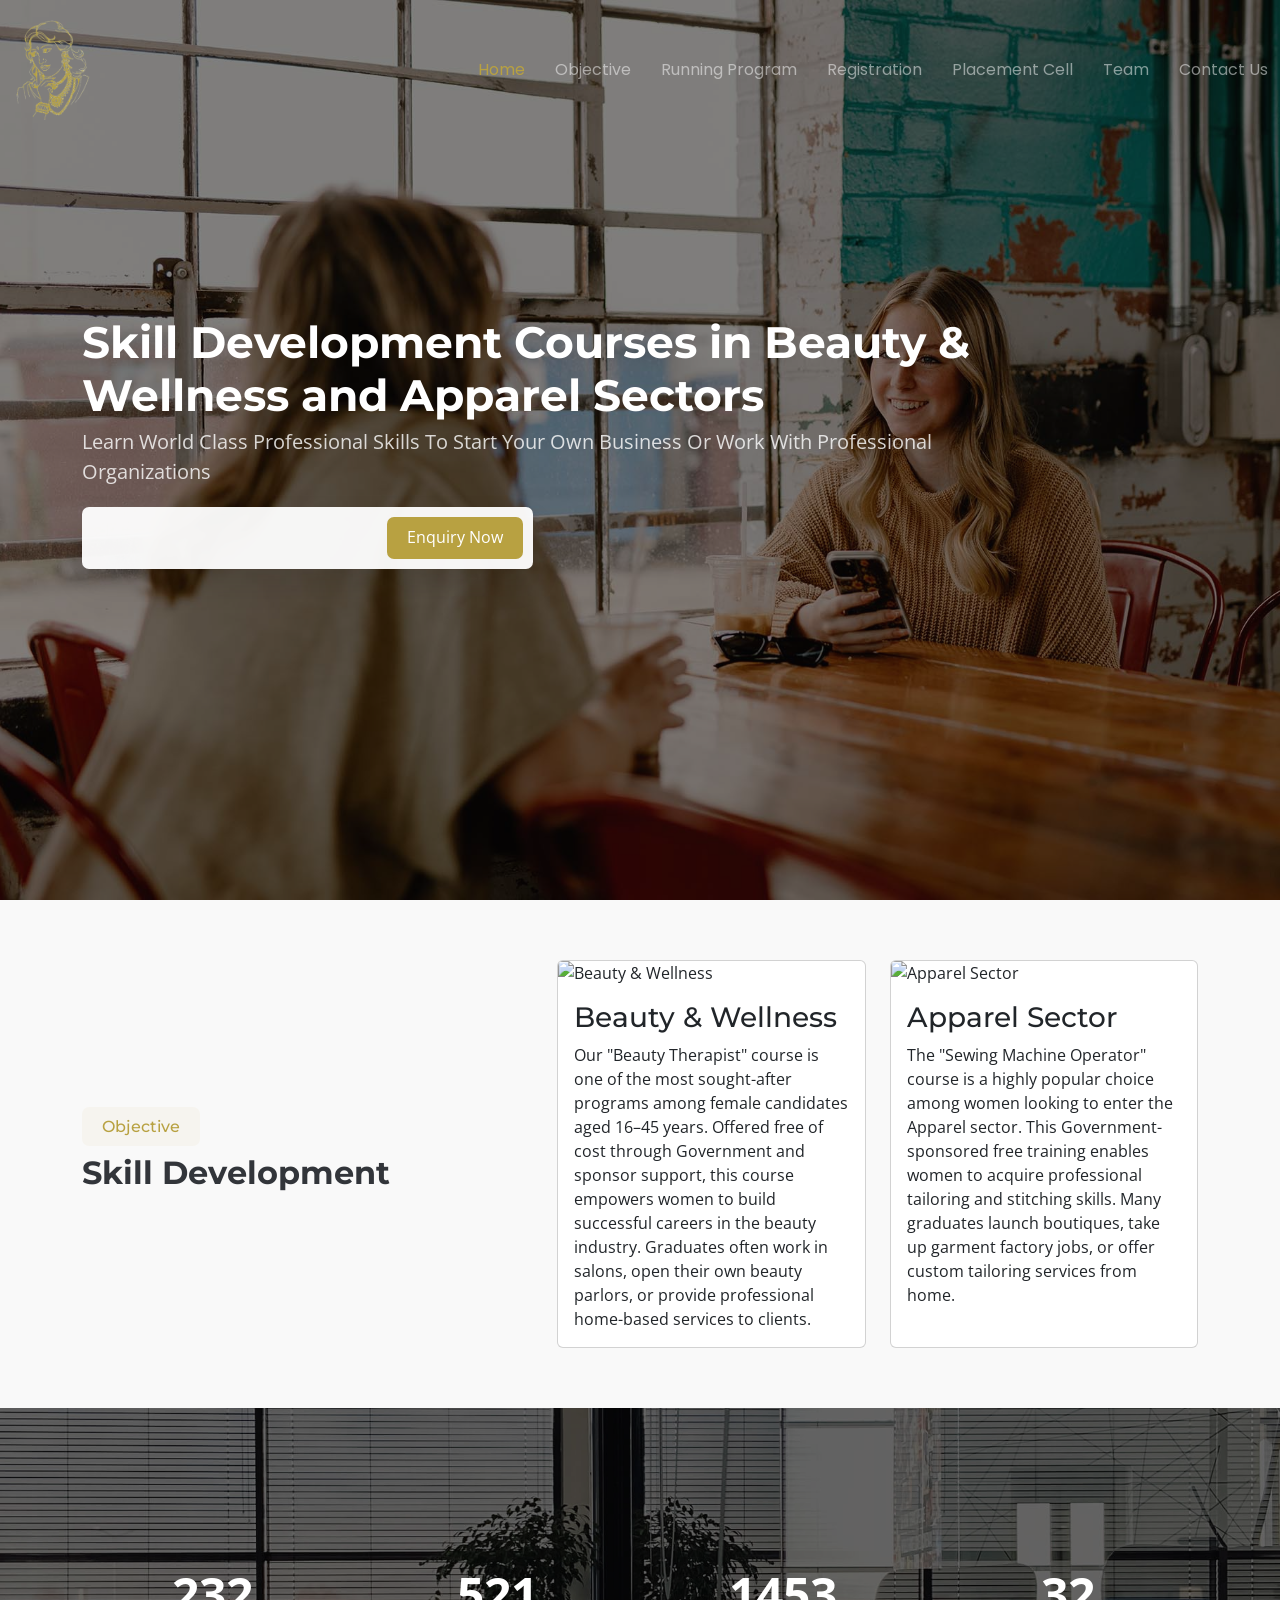
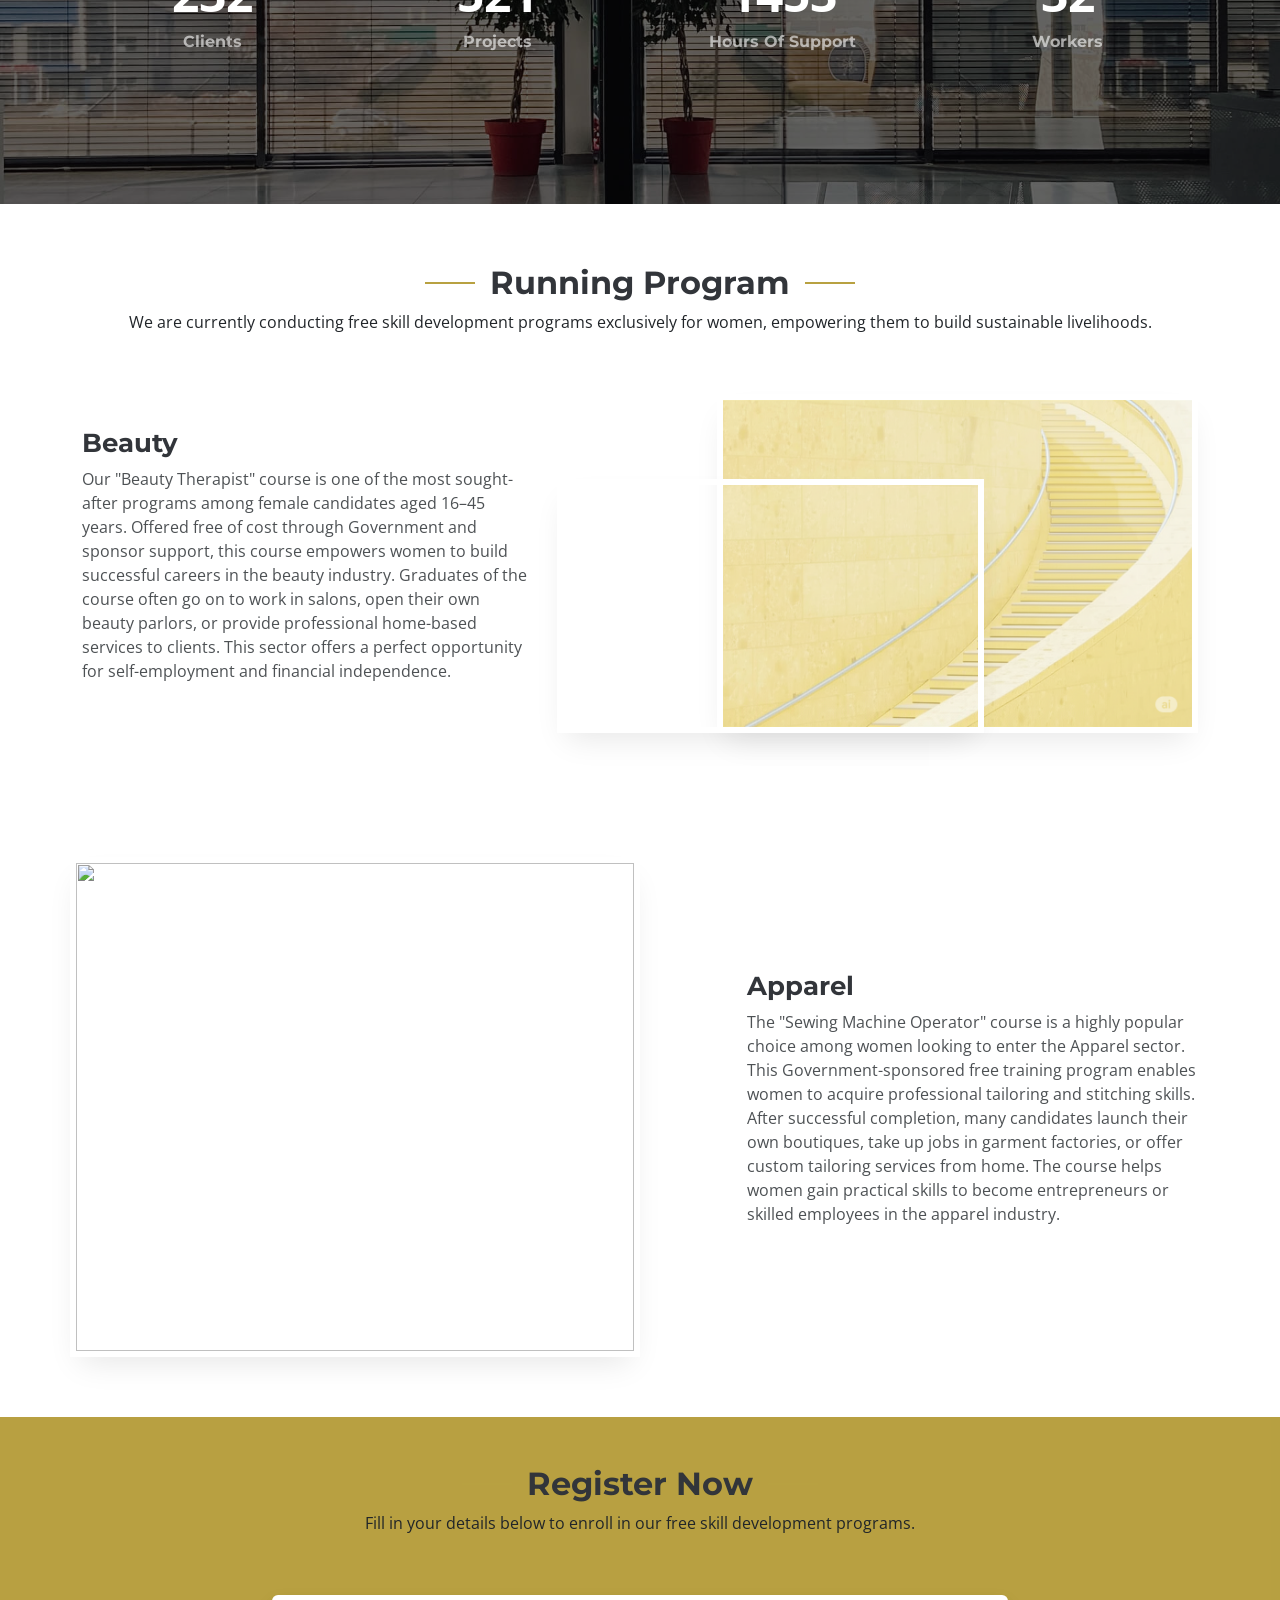
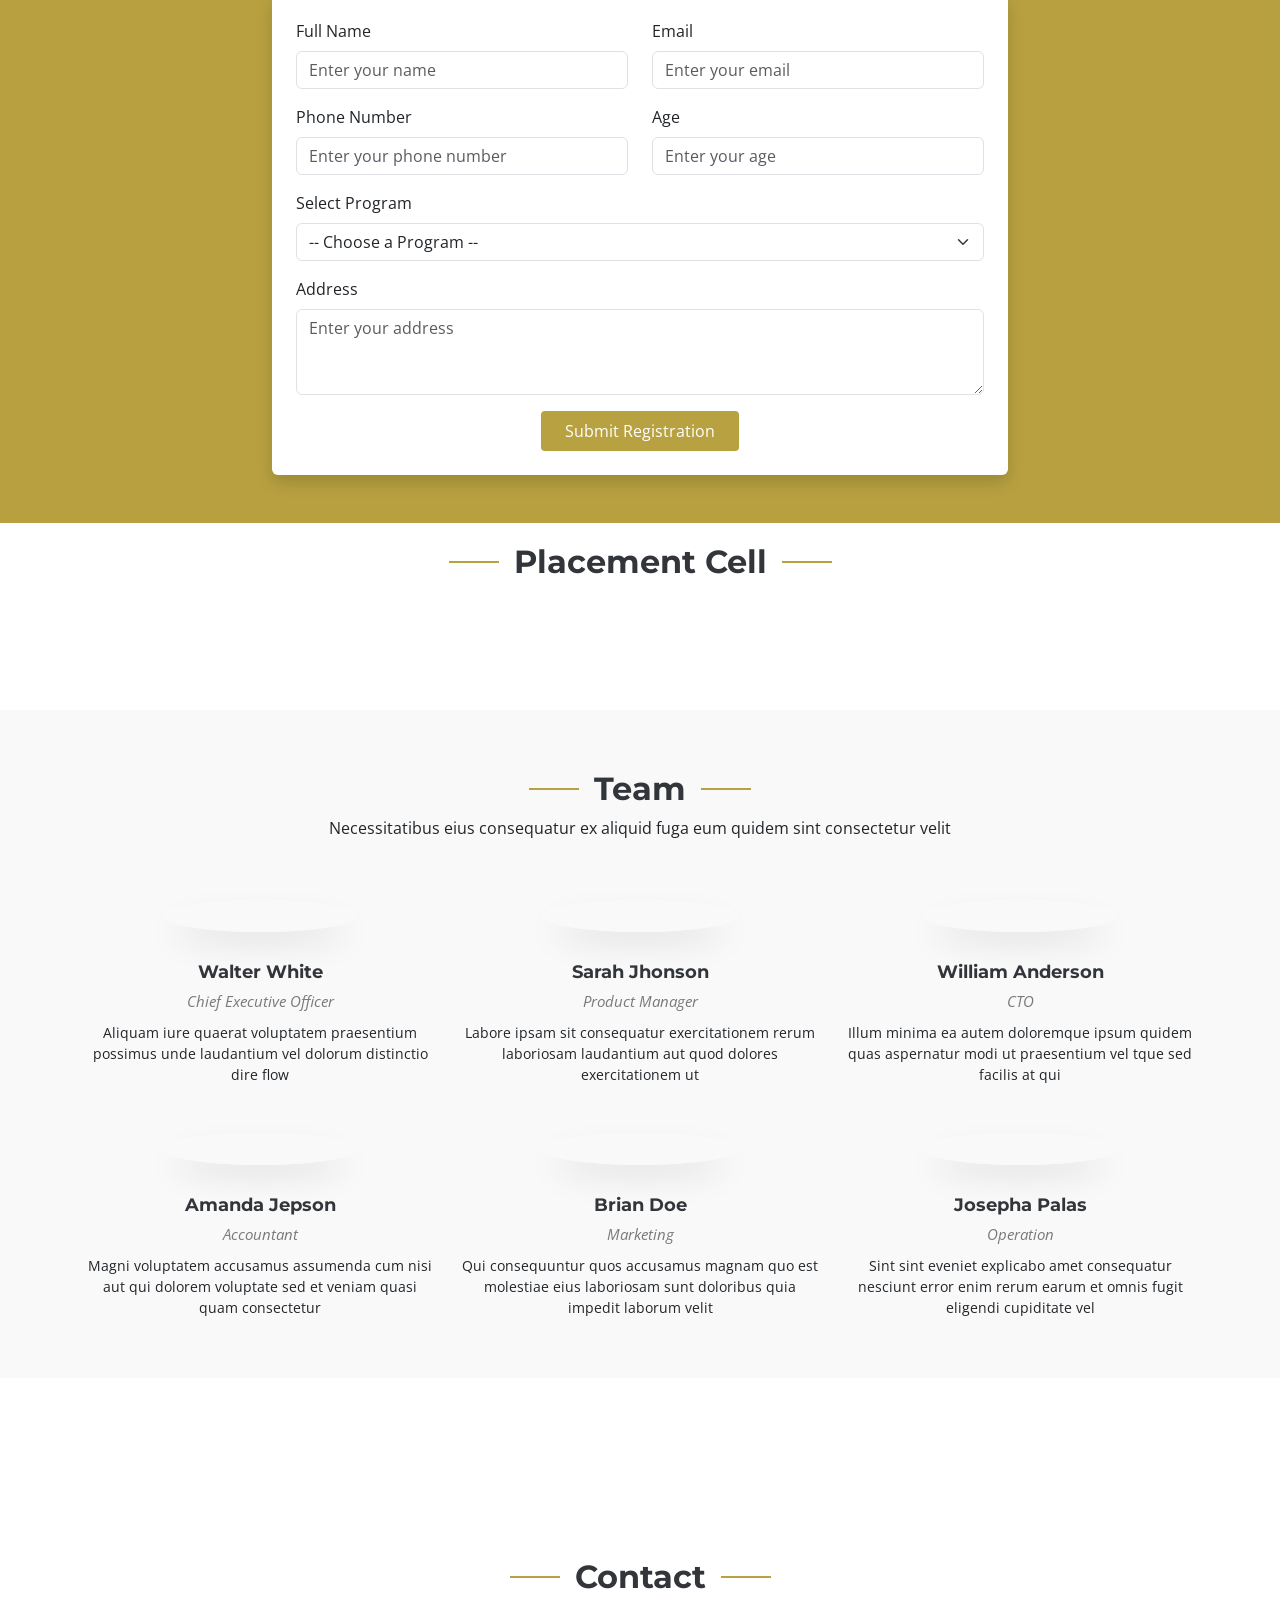
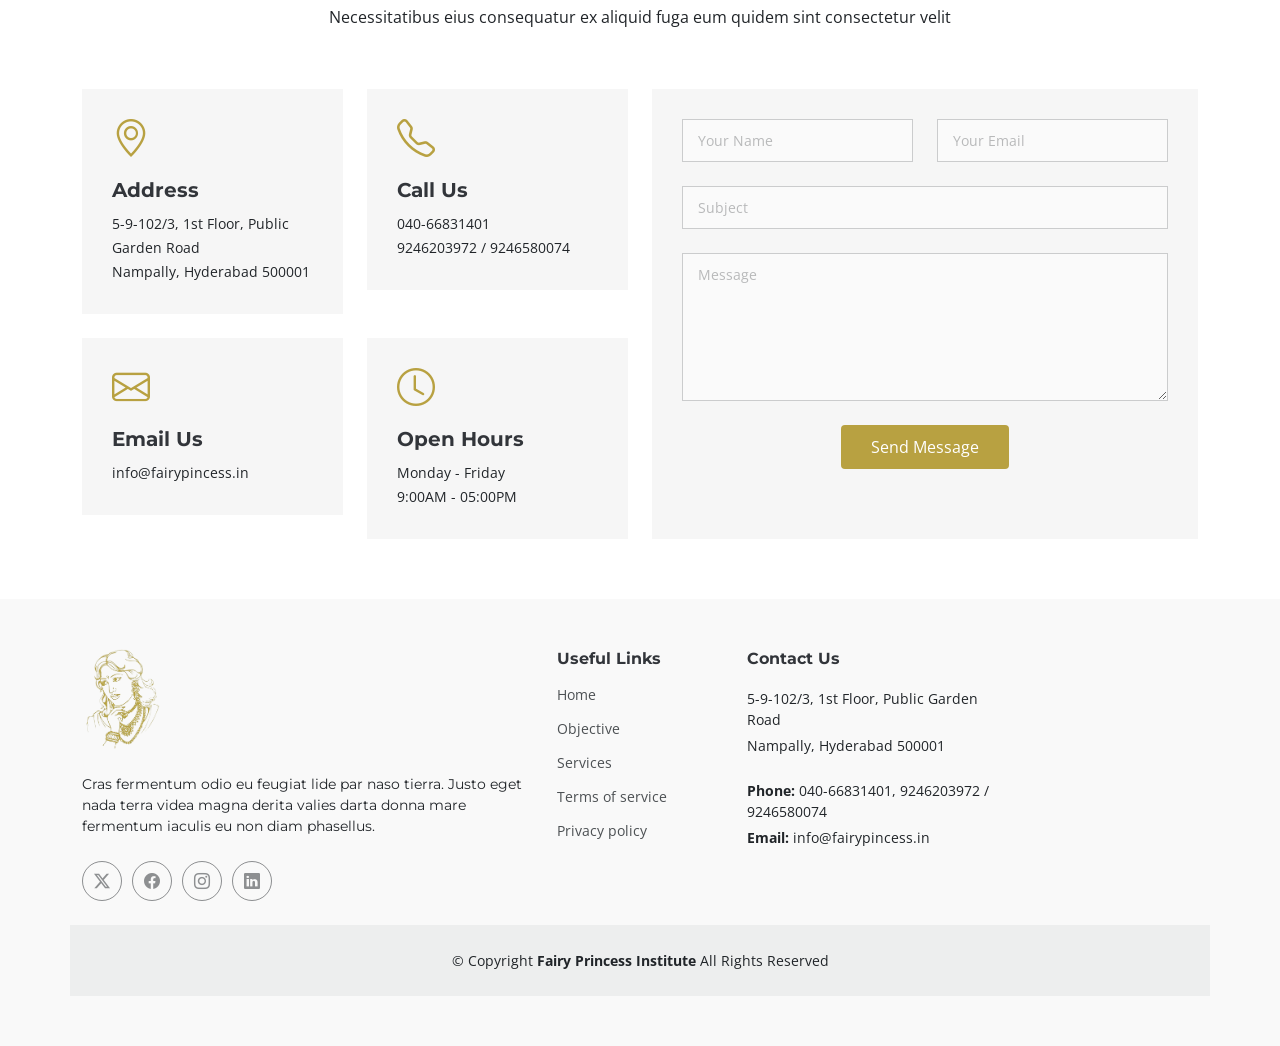
==== index.html @ ab614d85 "Initial commit for fairy_princess_institute" ====
<!DOCTYPE html>
<html lang="en">

<head>
  <meta charset="utf-8">
  <meta content="width=device-width, initial-scale=1.0" name="viewport">
  <title>Index - Append Bootstrap Template</title>
  <meta name="description" content="">
  <meta name="keywords" content="">

  <!-- Favicons -->
  <link href="assets/img/favicon.png" rel="icon">
  <link href="assets/img/apple-touch-icon.png" rel="apple-touch-icon">

  <!-- Fonts -->
  <link href="https://fonts.googleapis.com" rel="preconnect">
  <link href="https://fonts.gstatic.com" rel="preconnect" crossorigin>
  <link href="https://fonts.googleapis.com/css2?family=Open+Sans:ital,wght@0,300;0,400;0,500;0,600;0,700;0,800;1,300;1,400;1,500;1,600;1,700;1,800&family=Montserrat:ital,wght@0,100;0,200;0,300;0,400;0,500;0,600;0,700;0,800;0,900;1,100;1,200;1,300;1,400;1,500;1,600;1,700;1,800;1,900&family=Poppins:ital,wght@0,100;0,200;0,300;0,400;0,500;0,600;0,700;0,800;0,900;1,100;1,200;1,300;1,400;1,500;1,600;1,700;1,800;1,900&display=swap" rel="stylesheet">

  <!-- Vendor CSS Files -->
  <link href="assets/vendor/bootstrap/css/bootstrap.min.css" rel="stylesheet">
  <link href="assets/vendor/bootstrap-icons/bootstrap-icons.css" rel="stylesheet">
  <link href="assets/vendor/aos/aos.css" rel="stylesheet">
  <link href="assets/vendor/glightbox/css/glightbox.min.css" rel="stylesheet">
  <link href="assets/vendor/swiper/swiper-bundle.min.css" rel="stylesheet">

  <!-- Main CSS File -->
  <link href="assets/css/main.css" rel="stylesheet">

  <!-- =======================================================
  * Template Name: Append
  * Template URL: https://bootstrapmade.com/append-bootstrap-website-template/
  * Updated: Aug 07 2024 with Bootstrap v5.3.3
  * Author: BootstrapMade.com
  * License: https://bootstrapmade.com/license/
  ======================================================== -->
</head>

<body class="index-page">

  <header id="header" class="header d-flex align-items-center fixed-top">
    <div class="container-fluid position-relative d-flex align-items-center justify-content-between">

      <a href="index.html" class="logo d-flex align-items-center me-auto me-xl-0">
        <!-- Uncomment the line below if you also wish to use an image logo -->
        <img src="assets/img/company-logo-removebg.png" alt="">
        <!-- <h1 class="sitename">Append</h1><span>.</span> -->
      </a>

      <nav id="navmenu" class="navmenu">
        <ul>
          <li><a href="index.html#hero" class="active">Home</a></li>
          <li><a href="index.html#objective">Objective</a></li>
          <li><a href="index.html#runningprogram">Running Program</a></li>
          <li><a href="index.html#registration">Registration</a></li>
          <li><a href="index.html#clients">Placement Cell</a></li>
          <li><a href="index.html#team">Team</a></li>
          <li><a href="index.html#contact">Contact Us</a></li>
          <!-- <li><a href="index.html#pricing">Pricing</a></li> -->
          <!-- <li><a href="index.html#team">Team</a></li> -->
          <!-- <li><a href="blog.html">Blog</a></li> -->
          <!-- <li class="dropdown"><a href="#"><span>Dropdown</span> <i class="bi bi-chevron-down toggle-dropdown"></i></a>
            <ul>
              <li><a href="#">Dropdown 1</a></li>
              <li class="dropdown"><a href="#"><span>Deep Dropdown</span> <i class="bi bi-chevron-down toggle-dropdown"></i></a>
                <ul>
                  <li><a href="#">Deep Dropdown 1</a></li>
                  <li><a href="#">Deep Dropdown 2</a></li>
                  <li><a href="#">Deep Dropdown 3</a></li>
                  <li><a href="#">Deep Dropdown 4</a></li>
                  <li><a href="#">Deep Dropdown 5</a></li>
                </ul>
              </li>
              <li><a href="#">Dropdown 2</a></li>
              <li><a href="#">Dropdown 3</a></li>
              <li><a href="#">Dropdown 4</a></li>
            </ul>
          </li> -->
          <!-- <li><a href="index.html#contact">Contact</a></li> -->
        </ul>
        <i class="mobile-nav-toggle d-xl-none bi bi-list"></i>
      </nav>

      <!-- <a class="btn-getstarted" href="index.html#about">Get Started</a> -->

    </div>
  </header>

  <main class="main">

    <!-- Hero Section -->
    <section id="hero" class="hero section dark-background">

      <img src="assets/img/hero-bg.jpg" alt="" data-aos="fade-in">

      <div class="container">
        <div class="row">
          <div class="col-lg-10">
            <h2 data-aos="fade-up" data-aos-delay="100">Skill Development Courses in Beauty & Wellness and Apparel Sectors</h2>
            <p data-aos="fade-up" data-aos-delay="200">Learn World Class Professional Skills To Start Your Own Business

Or Work With Professional Organizations</p>
          </div>
          <div class="col-lg-5" data-aos="fade-up" data-aos-delay="300">
            <form action="forms/newsletter.php" method="post" class="php-email-form">
              <div class="sign-up-form"><input type="email" name="email"><input type="submit" value="Enquiry Now"></div>
              <div class="loading">Loading</div>
              <div class="error-message"></div>
              <div class="sent-message">Your subscription request has been sent. Thank you!</div>
            </form>
          </div>
        </div>
      </div>

    </section><!-- /Hero Section -->


    <!-- About Section -->
    <!-- <section id="about" class="about section light-background">

      <div class="container" data-aos="fade-up" data-aos-delay="100">
        <div class="row align-items-xl-center gy-5">

          <div class="col-xl-5 content">
            <h3>About Us</h3>
             <h3>Objective</h3>
            <h2>Skill Development</h2>
            <p>Ipsa sint sit. Quis ducimus tempore dolores impedit et dolor cumque alias maxime. Enim reiciendis minus et rerum hic non. Dicta quas cum quia maiores iure. Quidem nulla qui assumenda incidunt voluptatem tempora deleniti soluta.</p>
            <a href="#" class="read-more"><span>Read More</span><i class="bi bi-arrow-right"></i></a>
          </div>

          <div class="col-xl-7">
            <div class="row gy-4 icon-boxes">

              <div class="col-md-6" data-aos="fade-up" data-aos-delay="200">
      <img src="assets/img/blog/blog-recent-2.jpg" alt="" data-aos="fade-in">

                <div class="icon-box">
                  <i class="bi bi-buildings"></i>
                  <h3>Beauty & Wellness</h3>
                  <p>Our "Beauty Therapist" course is one of the most sought-after programs among female candidates aged 16–45 years. Offered free of cost through Government and sponsor support, this course empowers women to build successful careers in the beauty industry. Graduates of the course often go on to work in salons, open their own beauty parlors, or provide professional home-based services to clients. This sector offers a perfect opportunity for self-employment and financial independence.</p>
                </div>
              </div> 

              <div class="col-md-6" data-aos="fade-up" data-aos-delay="300">
                <div class="icon-box">
                  <i class="bi bi-clipboard-pulse"></i>
                  <h3>Apparel Sectors</h3>
                  <p>The "Sewing Machine Operator" course is a highly popular choice among women looking to enter the Apparel sector. This Government-sponsored free training program enables women to acquire professional tailoring and stitching skills. After successful completion, many candidates launch their own boutiques, take up jobs in garment factories, or offer custom tailoring services from home. The course helps women gain practical skills to become entrepreneurs or skilled employees in the apparel industry.

</p>
                </div>
              </div> 

              <div class="col-md-6" data-aos="fade-up" data-aos-delay="400">
                <div class="icon-box">
                  <i class="bi bi-command"></i>
                  <h3>Veniam omnis</h3>
                  <p>Omnis perferendis molestias culpa sed. Recusandae quas possimus. Quod consequatur corrupti</p>
                </div>
              </div> 

              <div class="col-md-6" data-aos="fade-up" data-aos-delay="500">
                <div class="icon-box">
                  <i class="bi bi-graph-up-arrow"></i>
                  <h3>Delares sapiente</h3>
                  <p>Sint et dolor voluptas minus possimus nostrum. Reiciendis commodi eligendi omnis quideme lorenda</p>
                </div>
              </div> 

            </div>
          </div>

        </div>
      </div>

    </section> -->
    <!-- /About Section -->

    <section id="objective" class="objective section light-background">
  <div class="container" data-aos="fade-up" data-aos-delay="100">
    <div class="row align-items-xl-center gy-5">
      <!-- Heading Section -->
      <div class="col-xl-5 content">
        <h3>Objective</h3>
        <h2>Skill Development</h2>
      </div>

      <!-- Cards Section -->
      <div class="col-xl-7">
        <div class="row gy-4">

          <!-- Beauty & Wellness Card -->
          <div class="col-md-6" data-aos="fade-up" data-aos-delay="200">
            <div class="card h-100">
              <img src="assets/img/Beauty-parlour.png" class="card-img-top" alt="Beauty & Wellness">
              <div class="card-body">
                <h3 class="card-title">Beauty & Wellness</h3>
                <p class="card-text">
                  Our "Beauty Therapist" course is one of the most sought-after programs among female candidates aged 16–45 years. Offered free of cost through Government and sponsor support, this course empowers women to build successful careers in the beauty industry. Graduates often work in salons, open their own beauty parlors, or provide professional home-based services to clients.
                </p>
              </div>
            </div>
          </div>

          <!-- Apparel Sector Card -->
          <div class="col-md-6" data-aos="fade-up" data-aos-delay="300">
            <div class="card h-100">
              <img src="assets/img/sewing.png" class="card-img-top" alt="Apparel Sector">
              <div class="card-body">
                <h3 class="card-title">Apparel Sector</h3>
                <p class="card-text">
                  The "Sewing Machine Operator" course is a highly popular choice among women looking to enter the Apparel sector. This Government-sponsored free training enables women to acquire professional tailoring and stitching skills. Many graduates launch boutiques, take up garment factory jobs, or offer custom tailoring services from home.
                </p>
              </div>
            </div>
          </div>

        </div>
      </div>
    </div>
  </div>
</section>


    <!-- Stats Section -->
    <section id="stats" class="stats section dark-background">

      <img src="assets/img/stats-bg.jpg" alt="" data-aos="fade-in">

      <div class="container position-relative" data-aos="fade-up" data-aos-delay="100">

        <div class="row gy-4">

          <div class="col-lg-3 col-md-6">
            <div class="stats-item text-center w-100 h-100">
              <span data-purecounter-start="0" data-purecounter-end="232" data-purecounter-duration="1" class="purecounter"></span>
              <p>Clients</p>
            </div>
          </div><!-- End Stats Item -->

          <div class="col-lg-3 col-md-6">
            <div class="stats-item text-center w-100 h-100">
              <span data-purecounter-start="0" data-purecounter-end="521" data-purecounter-duration="1" class="purecounter"></span>
              <p>Projects</p>
            </div>
          </div><!-- End Stats Item -->

          <div class="col-lg-3 col-md-6">
            <div class="stats-item text-center w-100 h-100">
              <span data-purecounter-start="0" data-purecounter-end="1453" data-purecounter-duration="1" class="purecounter"></span>
              <p>Hours Of Support</p>
            </div>
          </div><!-- End Stats Item -->

          <div class="col-lg-3 col-md-6">
            <div class="stats-item text-center w-100 h-100">
              <span data-purecounter-start="0" data-purecounter-end="32" data-purecounter-duration="1" class="purecounter"></span>
              <p>Workers</p>
            </div>
          </div><!-- End Stats Item -->

        </div>

      </div>

    </section><!-- /Stats Section -->

    <!-- Services Section -->
    <!-- <section id="services" class="services section">

      <div class="container section-title" data-aos="fade-up">
        <h2>Services</h2>
        <p>Necessitatibus eius consequatur ex aliquid fuga eum quidem sint consectetur velit</p>
      </div>

      <div class="container">

        <div class="row gy-4">

          <div class="col-lg-6 " data-aos="fade-up" data-aos-delay="100">
            <div class="service-item d-flex">
              <div class="icon flex-shrink-0"><i class="bi bi-briefcase"></i></div>
              <div>
                <h4 class="title"><a href="services-details.html" class="stretched-link">Lorem Ipsum</a></h4>
                <p class="description">Voluptatum deleniti atque corrupti quos dolores et quas molestias excepturi sint occaecati cupiditate non provident</p>
              </div>
            </div>
          </div>

          <div class="col-lg-6 " data-aos="fade-up" data-aos-delay="200">
            <div class="service-item d-flex">
              <div class="icon flex-shrink-0"><i class="bi bi-card-checklist"></i></div>
              <div>
                <h4 class="title"><a href="services-details.html" class="stretched-link">Dolor Sitema</a></h4>
                <p class="description">Minim veniam, quis nostrud exercitation ullamco laboris nisi ut aliquip ex ea commodo consequat tarad limino ata</p>
              </div>
            </div>
          </div>

          <div class="col-lg-6 " data-aos="fade-up" data-aos-delay="300">
            <div class="service-item d-flex">
              <div class="icon flex-shrink-0"><i class="bi bi-bar-chart"></i></div>
              <div>
                <h4 class="title"><a href="services-details.html" class="stretched-link">Sed ut perspiciatis</a></h4>
                <p class="description">Duis aute irure dolor in reprehenderit in voluptate velit esse cillum dolore eu fugiat nulla pariatur</p>
              </div>
            </div>
          </div>

          <div class="col-lg-6 " data-aos="fade-up" data-aos-delay="400">
            <div class="service-item d-flex">
              <div class="icon flex-shrink-0"><i class="bi bi-binoculars"></i></div>
              <div>
                <h4 class="title"><a href="services-details.html" class="stretched-link">Magni Dolores</a></h4>
                <p class="description">Excepteur sint occaecat cupidatat non proident, sunt in culpa qui officia deserunt mollit anim id est laborum</p>
              </div>
            </div>
          </div>

          <div class="col-lg-6 " data-aos="fade-up" data-aos-delay="500">
            <div class="service-item d-flex">
              <div class="icon flex-shrink-0"><i class="bi bi-brightness-high"></i></div>
              <div>
                <h4 class="title"><a href="services-details.html" class="stretched-link">Nemo Enim</a></h4>
                <p class="description">At vero eos et accusamus et iusto odio dignissimos ducimus qui blanditiis praesentium voluptatum deleniti atque</p>
              </div>
            </div>
          </div>

          <div class="col-lg-6 " data-aos="fade-up" data-aos-delay="600">
            <div class="service-item d-flex">
              <div class="icon flex-shrink-0"><i class="bi bi-calendar4-week"></i></div>
              <div>
                <h4 class="title"><a href="services-details.html" class="stretched-link">Eiusmod Tempor</a></h4>
                <p class="description">Et harum quidem rerum facilis est et expedita distinctio. Nam libero tempore, cum soluta nobis est eligendi</p>
              </div>
            </div>
          </div>

        </div>

      </div>

    </section> -->
    <!-- /Services Section -->

    <!-- runningprogram Section -->
    <section id="runningprogram" class="runningprogram section">

      <!-- Section Title -->
      <div class="container section-title" data-aos="fade-up">
        <h2>Running Program</h2>
        <p>We are currently conducting free skill development programs exclusively for women, empowering them to build sustainable livelihoods.</p>
      </div><!-- End Section Title -->

      <div class="container">

        <div class="row gy-4 align-items-center runningprogram-item">
          <div class="col-lg-5 order-2 order-lg-1" data-aos="fade-up" data-aos-delay="200">
            <h3>Beauty</h3>
            <p>
              Our "Beauty Therapist" course is one of the most sought-after programs among female candidates aged 16–45 years. Offered free of cost through Government and sponsor support, this course empowers women to build successful careers in the beauty industry. Graduates of the course often go on to work in salons, open their own beauty parlors, or provide professional home-based services to clients. This sector offers a perfect opportunity for self-employment and financial independence.
            </p>
            <!-- <a href="#" class="btn btn-get-started">Get Started</a> -->
          </div>
          <div class="col-lg-7 order-1 order-lg-2 d-flex align-items-center" data-aos="zoom-out" data-aos-delay="100">
            <div class="image-stack">
              <img src="assets/img/Beauty-parlour-2.png" alt="" class="stack-front">
              <img src="assets/img/Beauty-parlour-bg.png" alt="" class="stack-back">
            </div>
          </div>
        </div><!-- runningprogram Item -->

        <div class="row gy-4 align-items-stretch justify-content-between runningprogram-item ">
          <div class="col-lg-6 d-flex align-items-center runningprogram-img-bg" data-aos="zoom-out">
            <img src="assets/img/multitasking.png" class="img-fluid" alt="">
          </div>
          <div class="col-lg-5 d-flex justify-content-center flex-column" data-aos="fade-up">
            <h3>Apparel</h3>
            <p>The "Sewing Machine Operator" course is a highly popular choice among women looking to enter the Apparel sector. This Government-sponsored free training program enables women to acquire professional tailoring and stitching skills. After successful completion, many candidates launch their own boutiques, take up jobs in garment factories, or offer custom tailoring services from home. The course helps women gain practical skills to become entrepreneurs or skilled employees in the apparel industry.

</p>
            <!-- <ul>
              <li><i class="bi bi-check"></i> <span>Ullamco laboris nisi ut aliquip ex ea commodo consequat.</span></li>
              <li><i class="bi bi-check"></i><span> Duis aute irure dolor in reprehenderit in voluptate velit.</span></li>
              <li><i class="bi bi-check"></i> <span>Facilis ut et voluptatem aperiam. Autem soluta ad fugiat</span>.</li>
            </ul> -->
            <!-- <a href="#" class="btn btn-get-started align-self-start">Get Started</a> -->
          </div>
        </div><!-- runningprogram Item -->

      </div>

    </section><!-- /runningprogram Section -->


    <!-- Registration Form Section -->
<section id="registration" class="registration section-bg py-5" style="background-color: #B8A141;">
  
  <img src="assets/img/cta-bg.jpg" alt="">

  <div class="container" data-aos="fade-up">

    <div class="section-title text-center">
      <h2>Register Now</h2>
      <p>Fill in your details below to enroll in our free skill development programs.</p>
    </div>

    <div class="row justify-content-center">
      <div class="col-lg-8">
        <form action="#" method="post" class="php-email-form p-4 shadow rounded bg-white">
          <div class="row gy-3">
            
            <!-- Name -->
            <div class="col-md-6">
              <label for="name" class="form-label">Full Name</label>
              <input type="text" name="name" class="form-control" id="name" placeholder="Enter your name" required>
            </div>

            <!-- Email -->
            <div class="col-md-6">
              <label for="email" class="form-label">Email</label>
              <input type="email" class="form-control" name="email" id="email" placeholder="Enter your email" required>
            </div>

            <!-- Phone -->
            <div class="col-md-6">
              <label for="phone" class="form-label">Phone Number</label>
              <input type="tel" class="form-control" name="phone" id="phone" placeholder="Enter your phone number" required>
            </div>

            <!-- Age -->
            <div class="col-md-6">
              <label for="age" class="form-label">Age</label>
              <input type="number" class="form-control" name="age" id="age" min="16" max="60" placeholder="Enter your age" required>
            </div>

            <!-- Program Selection -->
            <div class="col-12">
              <label for="program" class="form-label">Select Program</label>
              <select class="form-select" name="program" id="program" required>
                <option value="">-- Choose a Program --</option>
                <option value="beauty">Beauty Therapist</option>
                <option value="apparel">Sewing Machine Operator</option>
              </select>
            </div>

            <!-- Address -->
            <div class="col-12">
              <label for="address" class="form-label">Address</label>
              <textarea class="form-control" name="address" id="address" rows="3" placeholder="Enter your address" required></textarea>
            </div>

            <!-- Submit Button -->
            <div class="col-12 text-center">
              <button type="submit" class="px-4 py-2">Submit Registration</button>
            </div>

          </div>
        </form>
      </div>
    </div>

  </div>
</section>


    <!-- Portfolio Section -->
    <!-- <section id="portfolio" class="portfolio section">

    
      <div class="container section-title" data-aos="fade-up">
        <h2>Portfolio</h2>
        <p>Necessitatibus eius consequatur ex aliquid fuga eum quidem sint consectetur velit</p>
      </div>

      <div class="container">

        <div class="isotope-layout" data-default-filter="*" data-layout="masonry" data-sort="original-order">

          <ul class="portfolio-filters isotope-filters" data-aos="fade-up" data-aos-delay="100">
            <li data-filter="*" class="filter-active">All</li>
            <li data-filter=".filter-app">App</li>
            <li data-filter=".filter-product">Card</li>
            <li data-filter=".filter-branding">Web</li>
          </ul>

          <div class="row gy-4 isotope-container" data-aos="fade-up" data-aos-delay="200">

            <div class="col-lg-4 col-md-6 portfolio-item isotope-item filter-app">
              <img src="assets/img/masonry-portfolio/masonry-portfolio-1.jpg" class="img-fluid" alt="">
              <div class="portfolio-info">
                <h4>App 1</h4>
                <p>Lorem ipsum, dolor sit</p>
                <a href="assets/img/masonry-portfolio/masonry-portfolio-1.jpg" title="App 1" data-gallery="portfolio-gallery-app" class="glightbox preview-link"><i class="bi bi-zoom-in"></i></a>
                <a href="portfolio-details.html" title="More Details" class="details-link"><i class="bi bi-link-45deg"></i></a>
              </div>
            </div>

            <div class="col-lg-4 col-md-6 portfolio-item isotope-item filter-product">
              <img src="assets/img/masonry-portfolio/masonry-portfolio-2.jpg" class="img-fluid" alt="">
              <div class="portfolio-info">
                <h4>Product 1</h4>
                <p>Lorem ipsum, dolor sit</p>
                <a href="assets/img/masonry-portfolio/masonry-portfolio-2.jpg" title="Product 1" data-gallery="portfolio-gallery-product" class="glightbox preview-link"><i class="bi bi-zoom-in"></i></a>
                <a href="portfolio-details.html" title="More Details" class="details-link"><i class="bi bi-link-45deg"></i></a>
              </div>
            </div>

            <div class="col-lg-4 col-md-6 portfolio-item isotope-item filter-branding">
              <img src="assets/img/masonry-portfolio/masonry-portfolio-3.jpg" class="img-fluid" alt="">
              <div class="portfolio-info">
                <h4>Branding 1</h4>
                <p>Lorem ipsum, dolor sit</p>
                <a href="assets/img/masonry-portfolio/masonry-portfolio-3.jpg" title="Branding 1" data-gallery="portfolio-gallery-branding" class="glightbox preview-link"><i class="bi bi-zoom-in"></i></a>
                <a href="portfolio-details.html" title="More Details" class="details-link"><i class="bi bi-link-45deg"></i></a>
              </div>
            </div>

            <div class="col-lg-4 col-md-6 portfolio-item isotope-item filter-app">
              <img src="assets/img/masonry-portfolio/masonry-portfolio-4.jpg" class="img-fluid" alt="">
              <div class="portfolio-info">
                <h4>App 2</h4>
                <p>Lorem ipsum, dolor sit</p>
                <a href="assets/img/masonry-portfolio/masonry-portfolio-4.jpg" title="App 2" data-gallery="portfolio-gallery-app" class="glightbox preview-link"><i class="bi bi-zoom-in"></i></a>
                <a href="portfolio-details.html" title="More Details" class="details-link"><i class="bi bi-link-45deg"></i></a>
              </div>
            </div>

            <div class="col-lg-4 col-md-6 portfolio-item isotope-item filter-product">
              <img src="assets/img/masonry-portfolio/masonry-portfolio-5.jpg" class="img-fluid" alt="">
              <div class="portfolio-info">
                <h4>Product 2</h4>
                <p>Lorem ipsum, dolor sit</p>
                <a href="assets/img/masonry-portfolio/masonry-portfolio-5.jpg" title="Product 2" data-gallery="portfolio-gallery-product" class="glightbox preview-link"><i class="bi bi-zoom-in"></i></a>
                <a href="portfolio-details.html" title="More Details" class="details-link"><i class="bi bi-link-45deg"></i></a>
              </div>
            </div>

            <div class="col-lg-4 col-md-6 portfolio-item isotope-item filter-branding">
              <img src="assets/img/masonry-portfolio/masonry-portfolio-6.jpg" class="img-fluid" alt="">
              <div class="portfolio-info">
                <h4>Branding 2</h4>
                <p>Lorem ipsum, dolor sit</p>
                <a href="assets/img/masonry-portfolio/masonry-portfolio-6.jpg" title="Branding 2" data-gallery="portfolio-gallery-branding" class="glightbox preview-link"><i class="bi bi-zoom-in"></i></a>
                <a href="portfolio-details.html" title="More Details" class="details-link"><i class="bi bi-link-45deg"></i></a>
              </div>
            </div>

            <div class="col-lg-4 col-md-6 portfolio-item isotope-item filter-app">
              <img src="assets/img/masonry-portfolio/masonry-portfolio-7.jpg" class="img-fluid" alt="">
              <div class="portfolio-info">
                <h4>App 3</h4>
                <p>Lorem ipsum, dolor sit</p>
                <a href="assets/img/masonry-portfolio/masonry-portfolio-7.jpg" title="App 3" data-gallery="portfolio-gallery-app" class="glightbox preview-link"><i class="bi bi-zoom-in"></i></a>
                <a href="portfolio-details.html" title="More Details" class="details-link"><i class="bi bi-link-45deg"></i></a>
              </div>
            </div>

            <div class="col-lg-4 col-md-6 portfolio-item isotope-item filter-product">
              <img src="assets/img/masonry-portfolio/masonry-portfolio-8.jpg" class="img-fluid" alt="">
              <div class="portfolio-info">
                <h4>Product 3</h4>
                <p>Lorem ipsum, dolor sit</p>
                <a href="assets/img/masonry-portfolio/masonry-portfolio-8.jpg" title="Product 3" data-gallery="portfolio-gallery-product" class="glightbox preview-link"><i class="bi bi-zoom-in"></i></a>
                <a href="portfolio-details.html" title="More Details" class="details-link"><i class="bi bi-link-45deg"></i></a>
              </div>
            </div>

            <div class="col-lg-4 col-md-6 portfolio-item isotope-item filter-branding">
              <img src="assets/img/masonry-portfolio/masonry-portfolio-9.jpg" class="img-fluid" alt="">
              <div class="portfolio-info">
                <h4>Branding 3</h4>
                <p>Lorem ipsum, dolor sit</p>
                <a href="assets/img/masonry-portfolio/masonry-portfolio-9.jpg" title="Branding 2" data-gallery="portfolio-gallery-branding" class="glightbox preview-link"><i class="bi bi-zoom-in"></i></a>
                <a href="portfolio-details.html" title="More Details" class="details-link"><i class="bi bi-link-45deg"></i></a>
              </div>
            </div>

          </div>

        </div>

      </div>

    </section> -->

    <!-- Pricing Section -->
    <!-- <section id="pricing" class="pricing section">

 
      <div class="container section-title" data-aos="fade-up">
        <h2>Pricing</h2>
        <p>Necessitatibus eius consequatur ex aliquid fuga eum quidem sint consectetur velit</p>
      </div>

      <div class="container" data-aos="zoom-in" data-aos-delay="100">

        <div class="row g-4">

          <div class="col-lg-4">
            <div class="pricing-item">
              <h3>Free Plan</h3>
              <div class="icon">
                <i class="bi bi-box"></i>
              </div>
              <h4><sup>$</sup>0<span> / month</span></h4>
              <ul>
                <li><i class="bi bi-check"></i> <span>Quam adipiscing vitae proin</span></li>
                <li><i class="bi bi-check"></i> <span>Nec feugiat nisl pretium</span></li>
                <li><i class="bi bi-check"></i> <span>Nulla at volutpat diam uteera</span></li>
                <li class="na"><i class="bi bi-x"></i> <span>Pharetra massa massa ultricies</span></li>
                <li class="na"><i class="bi bi-x"></i> <span>Massa ultricies mi quis hendrerit</span></li>
              </ul>
              <div class="text-center"><a href="#" class="buy-btn">Buy Now</a></div>
            </div>
          </div>

          <div class="col-lg-4">
            <div class="pricing-item featured">
              <h3>Business Plan</h3>
              <div class="icon">
                <i class="bi bi-rocket"></i>
              </div>

              <h4><sup>$</sup>29<span> / month</span></h4>
              <ul>
                <li><i class="bi bi-check"></i> <span>Quam adipiscing vitae proin</span></li>
                <li><i class="bi bi-check"></i> <span>Nec feugiat nisl pretium</span></li>
                <li><i class="bi bi-check"></i> <span>Nulla at volutpat diam uteera</span></li>
                <li><i class="bi bi-check"></i> <span>Pharetra massa massa ultricies</span></li>
                <li><i class="bi bi-check"></i> <span>Massa ultricies mi quis hendrerit</span></li>
              </ul>
              <div class="text-center"><a href="#" class="buy-btn">Buy Now</a></div>
            </div>
          </div>

          <div class="col-lg-4">
            <div class="pricing-item">
              <h3>Developer Plan</h3>
              <div class="icon">
                <i class="bi bi-send"></i>
              </div>
              <h4><sup>$</sup>49<span> / month</span></h4>
              <ul>
                <li><i class="bi bi-check"></i> <span>Quam adipiscing vitae proin</span></li>
                <li><i class="bi bi-check"></i> <span>Nec feugiat nisl pretium</span></li>
                <li><i class="bi bi-check"></i> <span>Nulla at volutpat diam uteera</span></li>
                <li><i class="bi bi-check"></i> <span>Pharetra massa massa ultricies</span></li>
                <li><i class="bi bi-check"></i> <span>Massa ultricies mi quis hendrerit</span></li>
              </ul>
              <div class="text-center"><a href="#" class="buy-btn">Buy Now</a></div>
            </div>
          </div>

        </div>

      </div>

    </section> -->
    <!-- /Pricing Section -->

    <!-- Faq Section -->
    <!-- <section id="faq" class="faq section">

      <div class="container">

        <div class="row gy-4">

          <div class="col-lg-4" data-aos="fade-up" data-aos-delay="100">
            <div class="content px-xl-5">
              <h3><span>Frequently Asked </span><strong>Questions</strong></h3>
              <p>
                Lorem ipsum dolor sit amet, consectetur adipiscing elit, sed do eiusmod tempor incididunt ut labore et dolore magna aliqua. Duis aute irure dolor in reprehenderit
              </p>
            </div>
          </div>

          <div class="col-lg-8" data-aos="fade-up" data-aos-delay="200">

            <div class="faq-container">
              <div class="faq-item faq-active">
                <h3><span class="num">1.</span> <span>Non consectetur a erat nam at lectus urna duis?</span></h3>
                <div class="faq-content">
                  <p>Feugiat pretium nibh ipsum consequat. Tempus iaculis urna id volutpat lacus laoreet non curabitur gravida. Venenatis lectus magna fringilla urna porttitor rhoncus dolor purus non.</p>
                </div>
                <i class="faq-toggle bi bi-chevron-right"></i>
              </div>

              <div class="faq-item">
                <h3><span class="num">2.</span> <span>Feugiat scelerisque varius morbi enim nunc faucibus a pellentesque?</span></h3>
                <div class="faq-content">
                  <p>Dolor sit amet consectetur adipiscing elit pellentesque habitant morbi. Id interdum velit laoreet id donec ultrices. Fringilla phasellus faucibus scelerisque eleifend donec pretium. Est pellentesque elit ullamcorper dignissim. Mauris ultrices eros in cursus turpis massa tincidunt dui.</p>
                </div>
                <i class="faq-toggle bi bi-chevron-right"></i>
              </div>

              <div class="faq-item">
                <h3><span class="num">3.</span> <span>Dolor sit amet consectetur adipiscing elit pellentesque?</span></h3>
                <div class="faq-content">
                  <p>Eleifend mi in nulla posuere sollicitudin aliquam ultrices sagittis orci. Faucibus pulvinar elementum integer enim. Sem nulla pharetra diam sit amet nisl suscipit. Rutrum tellus pellentesque eu tincidunt. Lectus urna duis convallis convallis tellus. Urna molestie at elementum eu facilisis sed odio morbi quis</p>
                </div>
                <i class="faq-toggle bi bi-chevron-right"></i>
              </div>

              <div class="faq-item">
                <h3><span class="num">4.</span> <span>Ac odio tempor orci dapibus. Aliquam eleifend mi in nulla?</span></h3>
                <div class="faq-content">
                  <p>Dolor sit amet consectetur adipiscing elit pellentesque habitant morbi. Id interdum velit laoreet id donec ultrices. Fringilla phasellus faucibus scelerisque eleifend donec pretium. Est pellentesque elit ullamcorper dignissim. Mauris ultrices eros in cursus turpis massa tincidunt dui.</p>
                </div>
                <i class="faq-toggle bi bi-chevron-right"></i>
              </div>

              <div class="faq-item">
                <h3><span class="num">5.</span> <span>Tempus quam pellentesque nec nam aliquam sem et tortor consequat?</span></h3>
                <div class="faq-content">
                  <p>Molestie a iaculis at erat pellentesque adipiscing commodo. Dignissim suspendisse in est ante in. Nunc vel risus commodo viverra maecenas accumsan. Sit amet nisl suscipit adipiscing bibendum est. Purus gravida quis blandit turpis cursus in</p>
                </div>
                <i class="faq-toggle bi bi-chevron-right"></i>
              </div>

            </div>

          </div>
        </div>

      </div>

    </section> -->
    <!-- /Faq Section -->

        <!-- Clients Section -->
    <section id="clients" class="clients section">

      <div class="container" data-aos="fade-up">

         <div class="container section-title" data-aos="fade-up">
        <h2>Placement Cell</h2>
      </div>

        <div class="row gy-4">

          <div class="col-xl-2 col-md-3 col-6 client-logo">
            <img src="assets/img/clients/client-1.png" class="img-fluid" alt="">
          </div>

          <div class="col-xl-2 col-md-3 col-6 client-logo">
            <img src="assets/img/clients/client-2.png" class="img-fluid" alt="">
          </div>

          <div class="col-xl-2 col-md-3 col-6 client-logo">
            <img src="assets/img/clients/client-3.png" class="img-fluid" alt="">
          </div>

          <div class="col-xl-2 col-md-3 col-6 client-logo">
            <img src="assets/img/clients/client-4.png" class="img-fluid" alt="">
          </div>

          <div class="col-xl-2 col-md-3 col-6 client-logo">
            <img src="assets/img/clients/client-5.png" class="img-fluid" alt="">
          </div>

          <div class="col-xl-2 col-md-3 col-6 client-logo">
            <img src="assets/img/clients/client-6.png" class="img-fluid" alt="">
          </div>

        </div>

      </div>

    </section>
    <!-- /Clients Section -->

    <!-- Team Section -->
    <section id="team" class="team section light-background">

      <!-- Section Title -->
      <div class="container section-title" data-aos="fade-up">
        <h2>Team</h2>
        <p>Necessitatibus eius consequatur ex aliquid fuga eum quidem sint consectetur velit</p>
      </div><!-- End Section Title -->

      <div class="container">

        <div class="row gy-5">

          <div class="col-lg-4 col-md-6 member" data-aos="fade-up" data-aos-delay="100">
            <div class="member-img">
              <img src="assets/img/team/team-1.jpg" class="img-fluid" alt="">
              <div class="social">
                <a href="#"><i class="bi bi-twitter-x"></i></a>
                <a href="#"><i class="bi bi-facebook"></i></a>
                <a href="#"><i class="bi bi-instagram"></i></a>
                <a href="#"><i class="bi bi-linkedin"></i></a>
              </div>
            </div>
            <div class="member-info text-center">
              <h4>Walter White</h4>
              <span>Chief Executive Officer</span>
              <p>Aliquam iure quaerat voluptatem praesentium possimus unde laudantium vel dolorum distinctio dire flow</p>
            </div>
          </div><!-- End Team Member -->

          <div class="col-lg-4 col-md-6 member" data-aos="fade-up" data-aos-delay="200">
            <div class="member-img">
              <img src="assets/img/team/team-2.jpg" class="img-fluid" alt="">
              <div class="social">
                <a href="#"><i class="bi bi-twitter-x"></i></a>
                <a href="#"><i class="bi bi-facebook"></i></a>
                <a href="#"><i class="bi bi-instagram"></i></a>
                <a href="#"><i class="bi bi-linkedin"></i></a>
              </div>
            </div>
            <div class="member-info text-center">
              <h4>Sarah Jhonson</h4>
              <span>Product Manager</span>
              <p>Labore ipsam sit consequatur exercitationem rerum laboriosam laudantium aut quod dolores exercitationem ut</p>
            </div>
          </div><!-- End Team Member -->

          <div class="col-lg-4 col-md-6 member" data-aos="fade-up" data-aos-delay="300">
            <div class="member-img">
              <img src="assets/img/team/team-3.jpg" class="img-fluid" alt="">
              <div class="social">
                <a href="#"><i class="bi bi-twitter-x"></i></a>
                <a href="#"><i class="bi bi-facebook"></i></a>
                <a href="#"><i class="bi bi-instagram"></i></a>
                <a href="#"><i class="bi bi-linkedin"></i></a>
              </div>
            </div>
            <div class="member-info text-center">
              <h4>William Anderson</h4>
              <span>CTO</span>
              <p>Illum minima ea autem doloremque ipsum quidem quas aspernatur modi ut praesentium vel tque sed facilis at qui</p>
            </div>
          </div><!-- End Team Member -->

          <div class="col-lg-4 col-md-6 member" data-aos="fade-up" data-aos-delay="400">
            <div class="member-img">
              <img src="assets/img/team/team-4.jpg" class="img-fluid" alt="">
              <div class="social">
                <a href="#"><i class="bi bi-twitter-x"></i></a>
                <a href="#"><i class="bi bi-facebook"></i></a>
                <a href="#"><i class="bi bi-instagram"></i></a>
                <a href="#"><i class="bi bi-linkedin"></i></a>
              </div>
            </div>
            <div class="member-info text-center">
              <h4>Amanda Jepson</h4>
              <span>Accountant</span>
              <p>Magni voluptatem accusamus assumenda cum nisi aut qui dolorem voluptate sed et veniam quasi quam consectetur</p>
            </div>
          </div><!-- End Team Member -->

          <div class="col-lg-4 col-md-6 member" data-aos="fade-up" data-aos-delay="500">
            <div class="member-img">
              <img src="assets/img/team/team-5.jpg" class="img-fluid" alt="">
              <div class="social">
                <a href="#"><i class="bi bi-twitter-x"></i></a>
                <a href="#"><i class="bi bi-facebook"></i></a>
                <a href="#"><i class="bi bi-instagram"></i></a>
                <a href="#"><i class="bi bi-linkedin"></i></a>
              </div>
            </div>
            <div class="member-info text-center">
              <h4>Brian Doe</h4>
              <span>Marketing</span>
              <p>Qui consequuntur quos accusamus magnam quo est molestiae eius laboriosam sunt doloribus quia impedit laborum velit</p>
            </div>
          </div><!-- End Team Member -->

          <div class="col-lg-4 col-md-6 member" data-aos="fade-up" data-aos-delay="600">
            <div class="member-img">
              <img src="assets/img/team/team-6.jpg" class="img-fluid" alt="">
              <div class="social">
                <a href="#"><i class="bi bi-twitter-x"></i></a>
                <a href="#"><i class="bi bi-facebook"></i></a>
                <a href="#"><i class="bi bi-instagram"></i></a>
                <a href="#"><i class="bi bi-linkedin"></i></a>
              </div>
            </div>
            <div class="member-info text-center">
              <h4>Josepha Palas</h4>
              <span>Operation</span>
              <p>Sint sint eveniet explicabo amet consequatur nesciunt error enim rerum earum et omnis fugit eligendi cupiditate vel</p>
            </div>
          </div><!-- End Team Member -->

        </div>

      </div>

    </section><!-- /Team Section -->

    <!-- Call To Action Section -->
    <!-- <section id="call-to-action" class="call-to-action section dark-background">

      <img src="assets/img/cta-bg.jpg" alt="">

      <div class="container">
        <div class="row justify-content-center" data-aos="zoom-in" data-aos-delay="100">
          <div class="col-xl-10">
            <div class="text-center">
              <h3>Call To Action</h3>
              <p>Duis aute irure dolor in reprehenderit in voluptate velit esse cillum dolore eu fugiat nulla pariatur. Excepteur sint occaecat cupidatat non proident, sunt in culpa qui officia deserunt mollit anim id est laborum.</p>
              <a class="cta-btn" href="#">Call To Action</a>
            </div>
          </div>
        </div>
      </div>

    </section> -->
    <!-- /Call To Action Section -->

    <!-- Testimonials Section -->
    <!-- <section id="testimonials" class="testimonials section light-background">

      <div class="container">

        <div class="row align-items-center">

          <div class="col-lg-5 info" data-aos="fade-up" data-aos-delay="100">
            <h3>Testimonials</h3>
            <p>
              Ullamco laboris nisi ut aliquip ex ea commodo consequat. Duis aute irure dolor in reprehenderit in voluptate
              velit esse cillum dolore eu fugiat nulla pariatur. Excepteur sint occaecat cupidatat non proident.
            </p>
          </div>

          <div class="col-lg-7" data-aos="fade-up" data-aos-delay="200">

            <div class="swiper init-swiper">
              <script type="application/json" class="swiper-config">
                {
                  "loop": true,
                  "speed": 600,
                  "autoplay": {
                    "delay": 5000
                  },
                  "slidesPerView": "auto",
                  "pagination": {
                    "el": ".swiper-pagination",
                    "type": "bullets",
                    "clickable": true
                  }
                }
              </script>
              <div class="swiper-wrapper">

                <div class="swiper-slide">
                  <div class="testimonial-item">
                    <div class="d-flex">
                      <img src="assets/img/testimonials/testimonials-1.jpg" class="testimonial-img flex-shrink-0" alt="">
                      <div>
                        <h3>Saul Goodman</h3>
                        <h4>Ceo &amp; Founder</h4>
                        <div class="stars">
                          <i class="bi bi-star-fill"></i><i class="bi bi-star-fill"></i><i class="bi bi-star-fill"></i><i class="bi bi-star-fill"></i><i class="bi bi-star-fill"></i>
                        </div>
                      </div>
                    </div>
                    <p>
                      <i class="bi bi-quote quote-icon-left"></i>
                      <span>Proin iaculis purus consequat sem cure digni ssim donec porttitora entum suscipit rhoncus. Accusantium quam, ultricies eget id, aliquam eget nibh et. Maecen aliquam, risus at semper.</span>
                      <i class="bi bi-quote quote-icon-right"></i>
                    </p>
                  </div>
                </div>

                <div class="swiper-slide">
                  <div class="testimonial-item">
                    <div class="d-flex">
                      <img src="assets/img/testimonials/testimonials-2.jpg" class="testimonial-img flex-shrink-0" alt="">
                      <div>
                        <h3>Sara Wilsson</h3>
                        <h4>Designer</h4>
                        <div class="stars">
                          <i class="bi bi-star-fill"></i><i class="bi bi-star-fill"></i><i class="bi bi-star-fill"></i><i class="bi bi-star-fill"></i><i class="bi bi-star-fill"></i>
                        </div>
                      </div>
                    </div>
                    <p>
                      <i class="bi bi-quote quote-icon-left"></i>
                      <span>Export tempor illum tamen malis malis eram quae irure esse labore quem cillum quid cillum eram malis quorum velit fore eram velit sunt aliqua noster fugiat irure amet legam anim culpa.</span>
                      <i class="bi bi-quote quote-icon-right"></i>
                    </p>
                  </div>
                </div>

                <div class="swiper-slide">
                  <div class="testimonial-item">
                    <div class="d-flex">
                      <img src="assets/img/testimonials/testimonials-3.jpg" class="testimonial-img flex-shrink-0" alt="">
                      <div>
                        <h3>Jena Karlis</h3>
                        <h4>Store Owner</h4>
                        <div class="stars">
                          <i class="bi bi-star-fill"></i><i class="bi bi-star-fill"></i><i class="bi bi-star-fill"></i><i class="bi bi-star-fill"></i><i class="bi bi-star-fill"></i>
                        </div>
                      </div>
                    </div>
                    <p>
                      <i class="bi bi-quote quote-icon-left"></i>
                      <span>Enim nisi quem export duis labore cillum quae magna enim sint quorum nulla quem veniam duis minim tempor labore quem eram duis noster aute amet eram fore quis sint minim.</span>
                      <i class="bi bi-quote quote-icon-right"></i>
                    </p>
                  </div>
                </div>

                <div class="swiper-slide">
                  <div class="testimonial-item">
                    <div class="d-flex">
                      <img src="assets/img/testimonials/testimonials-4.jpg" class="testimonial-img flex-shrink-0" alt="">
                      <div>
                        <h3>Matt Brandon</h3>
                        <h4>Freelancer</h4>
                        <div class="stars">
                          <i class="bi bi-star-fill"></i><i class="bi bi-star-fill"></i><i class="bi bi-star-fill"></i><i class="bi bi-star-fill"></i><i class="bi bi-star-fill"></i>
                        </div>
                      </div>
                    </div>
                    <p>
                      <i class="bi bi-quote quote-icon-left"></i>
                      <span>Fugiat enim eram quae cillum dolore dolor amet nulla culpa multos export minim fugiat minim velit minim dolor enim duis veniam ipsum anim magna sunt elit fore quem dolore labore illum veniam.</span>
                      <i class="bi bi-quote quote-icon-right"></i>
                    </p>
                  </div>
                </div>

                <div class="swiper-slide">
                  <div class="testimonial-item">
                    <div class="d-flex">
                      <img src="assets/img/testimonials/testimonials-5.jpg" class="testimonial-img flex-shrink-0" alt="">
                      <div>
                        <h3>John Larson</h3>
                        <h4>Entrepreneur</h4>
                        <div class="stars">
                          <i class="bi bi-star-fill"></i><i class="bi bi-star-fill"></i><i class="bi bi-star-fill"></i><i class="bi bi-star-fill"></i><i class="bi bi-star-fill"></i>
                        </div>
                      </div>
                    </div>
                    <p>
                      <i class="bi bi-quote quote-icon-left"></i>
                      <span>Quis quorum aliqua sint quem legam fore sunt eram irure aliqua veniam tempor noster veniam enim culpa labore duis sunt culpa nulla illum cillum fugiat legam esse veniam culpa fore nisi cillum quid.</span>
                      <i class="bi bi-quote quote-icon-right"></i>
                    </p>
                  </div>
                </div>

              </div>
              <div class="swiper-pagination"></div>
            </div>

          </div>

        </div>

      </div>

    </section> -->
    <!-- /Testimonials Section -->

    <!-- Recent Posts Section -->
    <section id="recent-posts" class="recent-posts section">

      <!-- Section Title -->
      <!-- <div class="container section-title" data-aos="fade-up">
        <h2>Recent Posts</h2>
        <p>Necessitatibus eius consequatur ex aliquid fuga eum quidem sint consectetur velit</p>
      </div>

      <div class="container">

        <div class="row gy-4">

          <div class="col-xl-4 col-md-6" data-aos="fade-up" data-aos-delay="100">
            <article>

              <div class="post-img">
                <img src="assets/img/blog/blog-1.jpg" alt="" class="img-fluid">
              </div>

              <p class="post-category">Politics</p>

              <h2 class="title">
                <a href="blog-details.html">Dolorum optio tempore voluptas dignissimos</a>
              </h2>

              <div class="d-flex align-items-center">
                <img src="assets/img/blog/blog-author.jpg" alt="" class="img-fluid post-author-img flex-shrink-0">
                <div class="post-meta">
                  <p class="post-author">Maria Doe</p>
                  <p class="post-date">
                    <time datetime="2022-01-01">Jan 1, 2022</time>
                  </p>
                </div>
              </div>

            </article>
          </div>

          <div class="col-xl-4 col-md-6" data-aos="fade-up" data-aos-delay="200">
            <article>

              <div class="post-img">
                <img src="assets/img/blog/blog-2.jpg" alt="" class="img-fluid">
              </div>

              <p class="post-category">Sports</p>

              <h2 class="title">
                <a href="blog-details.html">Nisi magni odit consequatur autem nulla dolorem</a>
              </h2>

              <div class="d-flex align-items-center">
                <img src="assets/img/blog/blog-author-2.jpg" alt="" class="img-fluid post-author-img flex-shrink-0">
                <div class="post-meta">
                  <p class="post-author">Allisa Mayer</p>
                  <p class="post-date">
                    <time datetime="2022-01-01">Jun 5, 2022</time>
                  </p>
                </div>
              </div>

            </article>
          </div>

          <div class="col-xl-4 col-md-6" data-aos="fade-up" data-aos-delay="300">
            <article>

              <div class="post-img">
                <img src="assets/img/blog/blog-3.jpg" alt="" class="img-fluid">
              </div>

              <p class="post-category">Entertainment</p>

              <h2 class="title">
                <a href="blog-details.html">Possimus soluta ut id suscipit ea ut in quo quia et soluta</a>
              </h2>

              <div class="d-flex align-items-center">
                <img src="assets/img/blog/blog-author-3.jpg" alt="" class="img-fluid post-author-img flex-shrink-0">
                <div class="post-meta">
                  <p class="post-author">Mark Dower</p>
                  <p class="post-date">
                    <time datetime="2022-01-01">Jun 22, 2022</time>
                  </p>
                </div>
              </div>

            </article>
          </div>

        </div>

      </div> -->

    </section>
    <!-- /Recent Posts Section -->

    <!-- Contact Section -->
    <section id="contact" class="contact section">

      <!-- Section Title -->
      <div class="container section-title" data-aos="fade-up">
        <h2>Contact</h2>
        <p>Necessitatibus eius consequatur ex aliquid fuga eum quidem sint consectetur velit</p>
      </div><!-- End Section Title -->

      <div class="container" data-aos="fade-up" data-aos-delay="100">

        <div class="row gy-4">

          <div class="col-lg-6">

            <div class="row gy-4">
              <div class="col-md-6">
                <div class="info-item" data-aos="fade" data-aos-delay="200">
                  <i class="bi bi-geo-alt"></i>
                  <h3>Address</h3>
                  <p>5-9-102/3, 1st Floor, Public Garden Road</p>
                  <p>Nampally, Hyderabad 500001</p>
                </div>
              </div><!-- End Info Item -->

              <div class="col-md-6">
                <div class="info-item" data-aos="fade" data-aos-delay="300">
                  <i class="bi bi-telephone"></i>
                  <h3>Call Us</h3>
                  <p>040-66831401</p>
                  <p>9246203972 / 9246580074</p>
                </div>
              </div><!-- End Info Item -->

              <div class="col-md-6">
                <div class="info-item" data-aos="fade" data-aos-delay="400">
                  <i class="bi bi-envelope"></i>
                  <h3>Email Us</h3>
                  <p>info@fairypincess.in</p>
                  <!-- <p>contact@example.com</p> -->
                </div>
              </div><!-- End Info Item -->

              <div class="col-md-6">
                <div class="info-item" data-aos="fade" data-aos-delay="500">
                  <i class="bi bi-clock"></i>
                  <h3>Open Hours</h3>
                  <p>Monday - Friday</p>
                  <p>9:00AM - 05:00PM</p>
                </div>
              </div><!-- End Info Item -->

            </div>

          </div>

          <div class="col-lg-6">
            <form action="forms/contact.php" method="post" class="php-email-form" data-aos="fade-up" data-aos-delay="200">
              <div class="row gy-4">

                <div class="col-md-6">
                  <input type="text" name="name" class="form-control" placeholder="Your Name" required="">
                </div>

                <div class="col-md-6 ">
                  <input type="email" class="form-control" name="email" placeholder="Your Email" required="">
                </div>

                <div class="col-12">
                  <input type="text" class="form-control" name="subject" placeholder="Subject" required="">
                </div>

                <div class="col-12">
                  <textarea class="form-control" name="message" rows="6" placeholder="Message" required=""></textarea>
                </div>

                <div class="col-12 text-center">
                  <div class="loading">Loading</div>
                  <div class="error-message"></div>
                  <div class="sent-message">Your message has been sent. Thank you!</div>

                  <button type="submit">Send Message</button>
                </div>

              </div>
            </form>
          </div><!-- End Contact Form -->

        </div>

      </div>

    </section><!-- /Contact Section -->

  </main>

  <footer id="footer" class="footer position-relative light-background">

    <div class="container footer-top">
      <div class="row gy-4">
        <div class="col-lg-5 col-md-12 footer-about">
          <a href="index.html" class="logo d-flex align-items-center">
            <!-- <span class="sitename">Append</span> -->
             <img src="assets/img/company-logo-removebg.png" alt="">
          </a>
          <p>Cras fermentum odio eu feugiat lide par naso tierra. Justo eget nada terra videa magna derita valies darta donna mare fermentum iaculis eu non diam phasellus.</p>
          <div class="social-links d-flex mt-4">
            <a href=""><i class="bi bi-twitter-x"></i></a>
            <a href=""><i class="bi bi-facebook"></i></a>
            <a href=""><i class="bi bi-instagram"></i></a>
            <a href=""><i class="bi bi-linkedin"></i></a>
          </div>
        </div>

        <div class="col-lg-2 col-6 footer-links">
          <h4>Useful Links</h4>
          <ul>
            <li><a href="#">Home</a></li>
            <li><a href="#">Objective</a></li>
            <li><a href="#">Services</a></li>
            <li><a href="#">Terms of service</a></li>
            <li><a href="#">Privacy policy</a></li>
          </ul>
        </div>

        <!-- <div class="col-lg-2 col-6 footer-links">
          <h4>Our Services</h4>
          <ul>
            <li><a href="#">Web Design</a></li>
            <li><a href="#">Web Development</a></li>
            <li><a href="#">Product Management</a></li>
            <li><a href="#">Marketing</a></li>
            <li><a href="#">Graphic Design</a></li>
          </ul>
        </div> -->

        <div class="col-lg-3 col-md-12 footer-contact text-center text-md-start">
          <h4>Contact Us</h4>
          <p>5-9-102/3, 1st Floor, Public Garden Road</p>
          <p>Nampally, Hyderabad 500001</p>
          <!-- <p>United States</p> -->
          <p class="mt-4"><strong>Phone:</strong> <span>040-66831401, 9246203972 / 9246580074</span></p>
          <p><strong>Email:</strong> <span>info@fairypincess.in</span></p>
        </div>

      </div>
    </div>

    <div class="container copyright text-center mt-4">
      <p>© <span>Copyright</span> <strong class="sitename">Fairy Princess Institute</strong> <span>All Rights Reserved</span></p>
      <!-- <div class="credits"> -->
        <!-- All the links in the footer should remain intact. -->
        <!-- You can delete the links only if you've purchased the pro version. -->
        <!-- Licensing information: https://bootstrapmade.com/license/ -->
        <!-- Purchase the pro version with working PHP/AJAX contact form: [buy-url] -->
        <!-- Designed by <a href="https://bootstrapmade.com/">BootstrapMade</a> -->
      <!-- </div> -->
    </div>

  </footer>

  <!-- Scroll Top -->
  <a href="#" id="scroll-top" class="scroll-top d-flex align-items-center justify-content-center"><i class="bi bi-arrow-up-short"></i></a>

  <!-- Preloader -->
  <div id="preloader"></div>

  <!-- Vendor JS Files -->
  <script src="assets/vendor/bootstrap/js/bootstrap.bundle.min.js"></script>
  <script src="assets/vendor/php-email-form/validate.js"></script>
  <script src="assets/vendor/aos/aos.js"></script>
  <script src="assets/vendor/glightbox/js/glightbox.min.js"></script>
  <script src="assets/vendor/purecounter/purecounter_vanilla.js"></script>
  <script src="assets/vendor/imagesloaded/imagesloaded.pkgd.min.js"></script>
  <script src="assets/vendor/isotope-layout/isotope.pkgd.min.js"></script>
  <script src="assets/vendor/swiper/swiper-bundle.min.js"></script>

  <!-- Main JS File -->
  <script src="assets/js/main.js"></script>

</body>

</html>
---- assets/css/main.css ----
/**
* Template Name: Append
* Template URL: https://bootstrapmade.com/append-bootstrap-website-template/
* Updated: Aug 07 2024 with Bootstrap v5.3.3
* Author: BootstrapMade.com
* License: https://bootstrapmade.com/license/
*/

/*--------------------------------------------------------------
# Font & Color Variables
# Help: https://bootstrapmade.com/color-system/
--------------------------------------------------------------*/
/* Fonts */
:root {
  --default-font: "Open Sans",  system-ui, -apple-system, "Segoe UI", Roboto, "Helvetica Neue", Arial, "Noto Sans", "Liberation Sans", sans-serif, "Apple Color Emoji", "Segoe UI Emoji", "Segoe UI Symbol", "Noto Color Emoji";
  --heading-font: "Montserrat",  sans-serif;
  --nav-font: "Poppins",  sans-serif;
}

/* Global Colors - The following color variables are used throughout the website. Updating them here will change the color scheme of the entire website */
:root { 
  --background-color: #ffffff; /* Background color for the entire website, including individual sections */
  --default-color: #212529; /* Default color used for the majority of the text content across the entire website */
  --heading-color: #32353a; /* Color for headings, subheadings and title throughout the website */
  --accent-color: #B8A141; /* Accent color that represents your brand on the website. It's used for buttons, links, and other elements that need to stand out */
  --surface-color: #ffffff; /* The surface color is used as a background of boxed elements within sections, such as cards, icon boxes, or other elements that require a visual separation from the global background. */
  --contrast-color: #ffffff; /* Contrast color for text, ensuring readability against backgrounds of accent, heading, or default colors. */
}

/* Nav Menu Colors - The following color variables are used specifically for the navigation menu. They are separate from the global colors to allow for more customization options */
:root {
  --nav-color: #3a3939;  /* The default color of the main navmenu links */
  --nav-hover-color: #e84545; /* Applied to main navmenu links when they are hovered over or active */
  --nav-mobile-background-color: #ffffff; /* Used as the background color for mobile navigation menu */
  --nav-dropdown-background-color: #ffffff; /* Used as the background color for dropdown items that appear when hovering over primary navigation items */
  --nav-dropdown-color: #3a3939; /* Used for navigation links of the dropdown items in the navigation menu. */
  --nav-dropdown-hover-color: #e84545; /* Similar to --nav-hover-color, this color is applied to dropdown navigation links when they are hovered over. */
}

/* Color Presets - These classes override global colors when applied to any section or element, providing reuse of the sam color scheme. */

.light-background {
  --background-color: #f9f9f9;
  --surface-color: #ffffff;
}

.dark-background {
  --background-color: #060606;
  --default-color: #ffffff;
  --heading-color: #ffffff;
  --surface-color: #252525;
  --contrast-color: #ffffff;
}

/* Smooth scroll */
:root {
  scroll-behavior: smooth;
}

/*--------------------------------------------------------------
# General Styling & Shared Classes
--------------------------------------------------------------*/
body {
  color: var(--default-color);
  background-color: var(--background-color);
  font-family: var(--default-font);
}

a {
  color: var(--accent-color);
  text-decoration: none;
  transition: 0.3s;
}

a:hover {
  color: color-mix(in srgb, var(--accent-color), transparent 25%);
  text-decoration: none;
}

h1,
h2,
h3,
h4,
h5,
h6 {
  color: var(--heading-color);
  font-family: var(--heading-font);
}

/* PHP Email Form Messages
------------------------------*/
.php-email-form .error-message {
  display: none;
  background: #df1529;
  color: #ffffff;
  text-align: left;
  padding: 15px;
  margin-bottom: 24px;
  font-weight: 600;
}

.php-email-form .sent-message {
  display: none;
  color: #ffffff;
  background: #059652;
  text-align: center;
  padding: 15px;
  margin-bottom: 24px;
  font-weight: 600;
}

.php-email-form .loading {
  display: none;
  background: var(--surface-color);
  text-align: center;
  padding: 15px;
  margin-bottom: 24px;
}

.php-email-form .loading:before {
  content: "";
  display: inline-block;
  border-radius: 50%;
  width: 24px;
  height: 24px;
  margin: 0 10px -6px 0;
  border: 3px solid var(--accent-color);
  border-top-color: var(--surface-color);
  animation: php-email-form-loading 1s linear infinite;
}

@keyframes php-email-form-loading {
  0% {
    transform: rotate(0deg);
  }

  100% {
    transform: rotate(360deg);
  }
}

/*--------------------------------------------------------------
# Global Header
--------------------------------------------------------------*/
.header {
  color: var(--default-color);
  background-color: var(--background-color);
  padding: 20px 0;
  transition: all 0.5s;
  z-index: 997;
}

.header .logo {
  line-height: 1;
}

.header .logo img {
  max-height: 100px;
  margin-right: auto;
}

.header .logo h1 {
  font-size: 24px;
  margin: 0;
  font-weight: 600;
  color: var(--heading-color);
}

.header .logo span {
  color: var(--accent-color);
  font-size: 24px;
  font-weight: 600;
  padding-left: 3px;
}

.header .btn-getstarted,
.header .btn-getstarted:focus {
  color: var(--contrast-color);
  background: var(--accent-color);
  font-size: 14px;
  padding: 8px 26px;
  margin: 0;
  border-radius: 4px;
  transition: 0.3s;
}

.header .btn-getstarted:hover,
.header .btn-getstarted:focus:hover {
  color: var(--contrast-color);
  background: color-mix(in srgb, var(--accent-color), transparent 15%);
}

@media (max-width: 1200px) {
  .header .logo {
    order: 1;
  }

  .header .btn-getstarted {
    order: 2;
    margin: 0 15px 0 0;
    padding: 6px 20px;
  }

  .header .navmenu {
    order: 3;
  }
}

.scrolled .header {
  box-shadow: 0 0 30px 10px rgba(0, 0, 0, 0.1);
}

/* Index Page Header
------------------------------*/
.index-page .header {
  --background-color: rgba(255, 255, 255, 0);
  --heading-color: #ffffff;
  --nav-color: rgba(255, 255, 255, 0.5);
  --nav-hover-color: #ffffff;
}

/* Index Page Header on Scroll
------------------------------*/
.index-page.scrolled .header {
  --background-color: #ffffff;
  --heading-color: #32353a;
  --nav-color: #3a3939;
  --nav-hover-color: #e84545;
}

/*--------------------------------------------------------------
# Navigation Menu
--------------------------------------------------------------*/
/* Navmenu - Desktop */
@media (min-width: 1200px) {
  .navmenu {
    padding: 0;
  }

  .navmenu ul {
    margin: 0;
    padding: 0;
    display: flex;
    list-style: none;
    align-items: center;
  }

  .navmenu li {
    position: relative;
  }

  .navmenu a,
  .navmenu a:focus {
    color: var(--nav-color);
    padding: 18px 15px;
    font-size: 16px;
    font-family: var(--nav-font);
    font-weight: 400;
    display: flex;
    align-items: center;
    justify-content: space-between;
    white-space: nowrap;
    transition: 0.3s;
  }

  .navmenu a i,
  .navmenu a:focus i {
    font-size: 12px;
    line-height: 0;
    margin-left: 5px;
    transition: 0.3s;
  }

  .navmenu li:last-child a {
    padding-right: 0;
  }

  .navmenu li:hover>a,
  .navmenu .active,
  .navmenu .active:focus {
    /* color: var(--nav-hover-color); */
    color: var(--accent-color)
  }

  .navmenu .dropdown ul {
    margin: 0;
    padding: 10px 0;
    background: var(--nav-dropdown-background-color);
    display: block;
    position: absolute;
    visibility: hidden;
    left: 14px;
    top: 130%;
    opacity: 0;
    transition: 0.3s;
    border-radius: 4px;
    z-index: 99;
    box-shadow: 0px 0px 30px rgba(0, 0, 0, 0.1);
  }

  .navmenu .dropdown ul li {
    min-width: 200px;
  }

  .navmenu .dropdown ul a {
    padding: 10px 20px;
    font-size: 15px;
    text-transform: none;
    color: var(--nav-dropdown-color);
  }

  .navmenu .dropdown ul a i {
    font-size: 12px;
  }

  .navmenu .dropdown ul a:hover,
  .navmenu .dropdown ul .active:hover,
  .navmenu .dropdown ul li:hover>a {
    /* color: var(--nav-dropdown-hover-color); */
    color: var(--accent-color)
  }

  .navmenu .dropdown:hover>ul {
    opacity: 1;
    top: 100%;
    visibility: visible;
  }

  .navmenu .dropdown .dropdown ul {
    top: 0;
    left: -90%;
    visibility: hidden;
  }

  .navmenu .dropdown .dropdown:hover>ul {
    opacity: 1;
    top: 0;
    left: -100%;
    visibility: visible;
  }
}

/* Navmenu - Mobile */
@media (max-width: 1199px) {
  .mobile-nav-toggle {
    color: var(--nav-color);
    font-size: 28px;
    line-height: 0;
    margin-right: 10px;
    cursor: pointer;
    transition: color 0.3s;
  }

  .navmenu {
    padding: 0;
    z-index: 9997;
  }

  .navmenu ul {
    display: none;
    list-style: none;
    position: absolute;
    inset: 60px 20px 20px 20px;
    padding: 10px 0;
    margin: 0;
    border-radius: 6px;
    background-color: var(--nav-mobile-background-color);
    overflow-y: auto;
    transition: 0.3s;
    z-index: 9998;
    box-shadow: 0px 0px 30px rgba(0, 0, 0, 0.1);
  }

  .navmenu a,
  .navmenu a:focus {
    color: var(--nav-dropdown-color);
    padding: 10px 20px;
    font-family: var(--nav-font);
    font-size: 17px;
    font-weight: 500;
    display: flex;
    align-items: center;
    justify-content: space-between;
    white-space: nowrap;
    transition: 0.3s;
  }

  .navmenu a i,
  .navmenu a:focus i {
    font-size: 12px;
    line-height: 0;
    margin-left: 5px;
    width: 30px;
    height: 30px;
    display: flex;
    align-items: center;
    justify-content: center;
    border-radius: 50%;
    transition: 0.3s;
    background-color: color-mix(in srgb, var(--accent-color), transparent 90%);
  }

  .navmenu a i:hover,
  .navmenu a:focus i:hover {
    background-color: var(--accent-color);
    color: var(--contrast-color);
  }

  .navmenu a:hover,
  .navmenu .active,
  .navmenu .active:focus {
    /* color: var(--nav-dropdown-hover-color); */
    color: var(--accent-color)
  }

  .navmenu .active i,
  .navmenu .active:focus i {
    background-color: var(--accent-color);
    color: var(--contrast-color);
    transform: rotate(180deg);
  }

  .navmenu .dropdown ul {
    position: static;
    display: none;
    z-index: 99;
    padding: 10px 0;
    margin: 10px 20px;
    background-color: var(--nav-dropdown-background-color);
    border: 1px solid color-mix(in srgb, var(--default-color), transparent 90%);
    box-shadow: none;
    transition: all 0.5s ease-in-out;
  }

  .navmenu .dropdown ul ul {
    background-color: rgba(33, 37, 41, 0.1);
  }

  .navmenu .dropdown>.dropdown-active {
    display: block;
    background-color: rgba(33, 37, 41, 0.03);
  }

  .mobile-nav-active {
    overflow: hidden;
  }

  .mobile-nav-active .mobile-nav-toggle {
    color: #fff;
    position: absolute;
    font-size: 32px;
    top: 15px;
    right: 15px;
    margin-right: 0;
    z-index: 9999;
  }

  .mobile-nav-active .navmenu {
    position: fixed;
    overflow: hidden;
    inset: 0;
    background: rgba(33, 37, 41, 0.8);
    transition: 0.3s;
  }

  .mobile-nav-active .navmenu>ul {
    display: block;
  }
}

/*--------------------------------------------------------------
# Global Footer
--------------------------------------------------------------*/
.footer {
  color: var(--default-color);
  background-color: var(--background-color);
  font-size: 14px;
  padding-bottom: 50px;
  position: relative;
}

.footer .footer-top {
  padding-top: 50px;
}

.footer .footer-about .logo {
  margin-bottom: 25px;
}

.footer .footer-about .logo img {
  max-height: 100px;
  margin-right: 6px;
}

.footer .footer-about .logo span {
  color: var(--heading-color);
  font-size: 30px;
  font-weight: 700;
  letter-spacing: 1px;
  font-family: var(--heading-font);
}

.footer .footer-about p {
  font-size: 14px;
  font-family: var(--heading-font);
}

.footer .social-links a {
  display: flex;
  align-items: center;
  justify-content: center;
  width: 40px;
  height: 40px;
  border-radius: 50%;
  border: 1px solid color-mix(in srgb, var(--default-color), transparent 50%);
  font-size: 16px;
  color: color-mix(in srgb, var(--default-color), transparent 50%);
  margin-right: 10px;
  transition: 0.3s;
}

.footer .social-links a:hover {
  color: var(--accent-color);
  border-color: var(--accent-color);
}

.footer h4 {
  font-size: 16px;
  font-weight: bold;
  position: relative;
  padding-bottom: 12px;
}

.footer .footer-links {
  margin-bottom: 30px;
}

.footer .footer-links ul {
  list-style: none;
  padding: 0;
  margin: 0;
}

.footer .footer-links ul i {
  padding-right: 2px;
  font-size: 12px;
  line-height: 0;
}

.footer .footer-links ul li {
  padding: 10px 0;
  display: flex;
  align-items: center;
}

.footer .footer-links ul li:first-child {
  padding-top: 0;
}

.footer .footer-links ul a {
  color: color-mix(in srgb, var(--default-color), transparent 20%);
  display: inline-block;
  line-height: 1;
}

.footer .footer-links ul a:hover {
  color: var(--accent-color);
}

.footer .footer-contact p {
  margin-bottom: 5px;
}

.footer .copyright {
  padding-top: 25px;
  padding-bottom: 25px;
  background-color: color-mix(in srgb, var(--default-color), transparent 95%);
}

.footer .copyright p {
  margin-bottom: 0;
}

.footer .credits {
  margin-top: 6px;
  font-size: 13px;
}

/*--------------------------------------------------------------
# Preloader
--------------------------------------------------------------*/
#preloader {
  position: fixed;
  inset: 0;
  z-index: 999999;
  overflow: hidden;
  background: var(--background-color);
  transition: all 0.6s ease-out;
}

#preloader:before {
  content: "";
  position: fixed;
  top: calc(50% - 30px);
  left: calc(50% - 30px);
  border: 6px solid #ffffff;
  border-color: var(--accent-color) transparent var(--accent-color) transparent;
  border-radius: 50%;
  width: 60px;
  height: 60px;
  animation: animate-preloader 1.5s linear infinite;
}

@keyframes animate-preloader {
  0% {
    transform: rotate(0deg);
  }

  100% {
    transform: rotate(360deg);
  }
}

/*--------------------------------------------------------------
# Scroll Top Button
--------------------------------------------------------------*/
.scroll-top {
  position: fixed;
  visibility: hidden;
  opacity: 0;
  right: 15px;
  bottom: 15px;
  z-index: 99999;
  background-color: var(--accent-color);
  width: 40px;
  height: 40px;
  border-radius: 4px;
  transition: all 0.4s;
}

.scroll-top i {
  font-size: 24px;
  color: var(--contrast-color);
  line-height: 0;
}

.scroll-top:hover {
  background-color: color-mix(in srgb, var(--accent-color), transparent 20%);
  color: var(--contrast-color);
}

.scroll-top.active {
  visibility: visible;
  opacity: 1;
}

/*--------------------------------------------------------------
# Disable aos animation delay on mobile devices
--------------------------------------------------------------*/
@media screen and (max-width: 768px) {
  [data-aos-delay] {
    transition-delay: 0 !important;
  }
}

/*--------------------------------------------------------------
# Global Page Titles & Breadcrumbs
--------------------------------------------------------------*/
.page-title {
  color: var(--default-color);
  background-color: var(--background-color);
  position: relative;
}

.page-title .heading {
  padding: 80px 0;
  border-top: 1px solid color-mix(in srgb, var(--default-color), transparent 90%);
}

.page-title .heading h1 {
  font-size: 38px;
  font-weight: 700;
}

.page-title nav {
  background-color: color-mix(in srgb, var(--default-color), transparent 95%);
  padding: 20px 0;
}

.page-title nav ol {
  display: flex;
  flex-wrap: wrap;
  list-style: none;
  margin: 0;
  font-size: 16px;
  font-weight: 600;
}

.page-title nav ol li+li {
  padding-left: 10px;
}

.page-title nav ol li+li::before {
  content: "/";
  display: inline-block;
  padding-right: 10px;
  color: color-mix(in srgb, var(--default-color), transparent 70%);
}

/*--------------------------------------------------------------
# Global Sections
--------------------------------------------------------------*/
section,
.section {
  color: var(--default-color);
  background-color: var(--background-color);
  padding: 60px 0;
  scroll-margin-top: 98px;
  overflow: clip;
}

@media (max-width: 1199px) {

  section,
  .section {
    scroll-margin-top: 64px;
  }
}

/*--------------------------------------------------------------
# Global Section Titles
--------------------------------------------------------------*/
.section-title {
  text-align: center;
  padding-bottom: 60px;
  position: relative;
}

.section-title h2 {
  font-size: 32px;
  font-weight: 700;
  position: relative;
}

.section-title h2:before,
.section-title h2:after {
  content: "";
  width: 50px;
  height: 2px;
  background: var(--accent-color);
  display: inline-block;
}

.section-title h2:before {
  margin: 0 15px 10px 0;
}

.section-title h2:after {
  margin: 0 0 10px 15px;
}

.section-title p {
  margin-bottom: 0;
}

/*--------------------------------------------------------------
# Hero Section
--------------------------------------------------------------*/
.hero {
  width: 100%;
  min-height: 100vh;
  position: relative;
  padding: 80px 0;
  display: flex;
  align-items: center;
  justify-content: center;
}

.hero img {
  position: absolute;
  inset: 0;
  display: block;
  width: 100%;
  height: 100%;
  object-fit: cover;
  z-index: 1;
}

.hero:before {
  content: "";
  background: color-mix(in srgb, var(--background-color), transparent 50%);
  position: absolute;
  inset: 0;
  z-index: 2;
}

.hero .container {
  position: relative;
  z-index: 3;
}

.hero h2 {
  margin: 0;
  font-size: 44px;
  font-weight: 700;
}

.hero p {
  color: color-mix(in srgb, var(--default-color), transparent 20%);
  margin: 5px 0 0 0;
  font-size: 20px;
}

.hero .sign-up-form {
  margin-top: 20px;
  margin-bottom: 15px;
  padding: 10px;
  border-radius: 7px;
  background: color-mix(in srgb, var(--default-color) 5%, white 90%);
  box-shadow: 0 15px 30px 0 rgba(0, 0, 0, 0.1);
  display: flex;
}

.hero .sign-up-form input[type=email] {
  background-color: transparent;
  border: 0;
  padding: 4px 10px;
  width: 100%;
}

.hero .sign-up-form input[type=email]:focus-visible {
  outline: none;
}

.hero .sign-up-form input[type=submit] {
  border: 0;
  box-shadow: none;
  background-color: var(--accent-color);
  border-color: var(--accent-color);
  padding: 8px 20px 10px 20px;
  border-radius: 7px;
  color: var(--contrast-color);
  transition: 0.3s;
}

.hero .sign-up-form input[type=submit]:hover {
  background-color: color-mix(in srgb, var(--accent-color), transparent 10%);
}

.hero .sign-up-form input[type=submit] {
  border: 0;
  box-shadow: none;
  background-color: var(--accent-color);
  border-color: var(--accent-color);
  padding: 8px 20px 10px 20px;
  border-radius: 7px;
  color: var(--contrast-color);
  transition: 0.3s;
}

@media (max-width: 768px) {
  .hero h2 {
    font-size: 32px;
  }

  .hero p {
    font-size: 18px;
  }
}

/*--------------------------------------------------------------
# Clients Section
--------------------------------------------------------------*/
.clients {
  padding: 20px 0;
}

.clients .client-logo {
  display: flex;
  justify-content: center;
  align-items: center;
  overflow: hidden;
}

.clients .client-logo img {
  padding: 20px 40px;
  max-width: 90%;
  transition: 0.3s;
  opacity: 0.5;
  filter: grayscale(100);
}

.clients .client-logo img:hover {
  filter: none;
  opacity: 1;
}

@media (max-width: 640px) {
  .clients .client-logo img {
    padding: 20px;
  }
}

/*--------------------------------------------------------------
# About Section
--------------------------------------------------------------*/
.objective .content h3 {
  font-size: 16px;
  font-weight: 500;
  line-height: 19px;
  padding: 10px 20px;
  background: color-mix(in srgb, var(--accent-color), transparent 95%);
  color: var(--accent-color);
  border-radius: 7px;
  display: inline-block;
}

.objective .content h2 {
  font-weight: 700;
}

.objective .content p:last-child {
  margin-bottom: 0;
}

.objective .content .read-more {
  background: var(--accent-color);
  color: var(--contrast-color);
  font-family: var(--heading-font);
  font-weight: 500;
  font-size: 16px;
  letter-spacing: 1px;
  padding: 12px 24px;
  border-radius: 5px;
  transition: 0.3s;
  display: inline-flex;
  align-items: center;
  justify-content: center;
}

.objective .content .read-more i {
  font-size: 18px;
  margin-left: 5px;
  line-height: 0;
  transition: 0.3s;
}

.objective .content .read-more:hover {
  background: color-mix(in srgb, var(--accent-color), transparent 20%);
  padding-right: 19px;
}

.objective .content .read-more:hover i {
  margin-left: 10px;
}

.objective .icon-box {
  background-color: var(--surface-color);
  padding: 50px 40px;
  box-shadow: 0px 10px 50px rgba(0, 0, 0, 0.1);
  border-radius: 10px;
  transition: all 0.3s ease-out 0s;
}

.objective .icon-box i {
  width: 80px;
  height: 80px;
  border-radius: 50%;
  display: inline-flex;
  align-items: center;
  justify-content: center;
  margin-bottom: 24px;
  font-size: 32px;
  line-height: 0;
  transition: all 0.4s ease-out 0s;
  background-color: color-mix(in srgb, var(--accent-color), transparent 95%);
  color: var(--accent-color);
}

.objective .icon-box h3 {
  margin-bottom: 10px;
  font-size: 24px;
  font-weight: 700;
}

.objective .icon-box p {
  margin-bottom: 0;
}

.objective .icon-box:hover i {
  background-color: var(--accent-color);
  color: var(--contrast-color);
}

.objective .icon-boxes .col-md-6:nth-child(2) .icon-box,
.objective .icon-boxes .col-md-6:nth-child(4) .icon-box {
  margin-top: -40px;
}

@media (max-width: 768px) {

  .objective .icon-boxes .col-md-6:nth-child(2) .icon-box,
  .objective .icon-boxes .col-md-6:nth-child(4) .icon-box {
    margin-top: 0;
  }
}

/*--------------------------------------------------------------
# Stats Section
--------------------------------------------------------------*/
.stats {
  position: relative;
  padding: 120px 0;
}

.stats img {
  position: absolute;
  inset: 0;
  display: block;
  width: 100%;
  height: 100%;
  object-fit: cover;
  z-index: 1;
}

.stats:before {
  content: "";
  background: color-mix(in srgb, var(--background-color), transparent 40%);
  position: absolute;
  inset: 0;
  z-index: 2;
}

.stats .container {
  position: relative;
  z-index: 3;
}

.stats .stats-item {
  padding: 30px;
  width: 100%;
}

.stats .stats-item span {
  font-size: 48px;
  display: block;
  color: var(--default-color);
  font-weight: 700;
}

.stats .stats-item p {
  padding: 0;
  margin: 0;
  font-family: var(--heading-font);
  font-size: 16px;
  font-weight: 700;
  color: color-mix(in srgb, var(--default-color), transparent 40%);
}

/*--------------------------------------------------------------
# Services Section
--------------------------------------------------------------*/
.services .service-item {
  position: relative;
  padding-top: 40px;
}

.services .service-item:before {
  content: "";
  position: absolute;
  top: 0;
  left: 0;
  right: 0;
  height: 2px;
  background: color-mix(in srgb, var(--default-color), transparent 90%);
}

.services .service-item::after {
  content: "";
  position: absolute;
  top: 0;
  left: 0;
  width: 30px;
  height: 2px;
  background: var(--accent-color);
  border-right: 5px solid var(--background-color);
}

.services .service-item .icon {
  width: 48px;
  height: 48px;
  position: relative;
  margin-right: 50px;
  line-height: 0;
}

.services .service-item .icon i {
  color: color-mix(in srgb, var(--default-color), transparent 30%);
  font-size: 56px;
  transition: ease-in-out 0.3s;
  z-index: 2;
  position: relative;
}

.services .service-item .icon:before {
  position: absolute;
  content: "";
  height: 30px;
  width: 30px;
  background: color-mix(in srgb, var(--accent-color), transparent 70%);
  border-radius: 50px;
  z-index: 1;
  bottom: -15px;
  right: -15px;
  transition: 0.3s;
}

.services .service-item .title {
  font-weight: 700;
  margin-bottom: 15px;
  font-size: 18px;
}

.services .service-item .title a {
  color: var(--heading-color);
}

.services .service-item .title a:hover {
  color: var(--accent-color);
}

.services .service-item .description {
  line-height: 24px;
  font-size: 14px;
}

/*--------------------------------------------------------------
# runningprogram Section
--------------------------------------------------------------*/
.runningprogram .runningprogram-item {
  color: color-mix(in srgb, var(--default-color), transparent 20%);
}

.runningprogram .runningprogram-item+.runningprogram-item {
  margin-top: 100px;
}

@media (max-width: 768px) {
  .runningprogram .runningprogram-item+.runningprogram-item {
    margin-top: 40px;
  }
}

.runningprogram .runningprogram-item h3 {
  font-weight: 700;
  font-size: 26px;
}

.runningprogram .runningprogram-item .btn-get-started {
  background-color: var(--accent-color);
  color: var(--contrast-color);
  padding: 8px 30px 10px 30px;
  border-radius: 4px;
}

.runningprogram .runningprogram-item .btn-get-started:hover {
  background-color: color-mix(in srgb, var(--accent-color), transparent 10%);
}

.runningprogram .runningprogram-item ul {
  list-style: none;
  padding: 0;
}

.runningprogram .runningprogram-item ul li {
  padding-bottom: 10px;
  display: flex;
  align-items: flex-start;
}

.runningprogram .runningprogram-item ul li:last-child {
  padding-bottom: 0;
}

.runningprogram .runningprogram-item ul i {
  font-size: 20px;
  padding-right: 4px;
  color: var(--accent-color);
}

.runningprogram .runningprogram-item img {
  border: 6px solid var(--surface-color);
  box-shadow: 0 15px 30px -10px rgba(0, 0, 0, 0.1);
}

.runningprogram .runningprogram-item .runningprogram-img-bg {
  position: relative;
  min-height: 500px;
}

@media (max-width: 640px) {
  .runningprogram .runningprogram-item .runningprogram-img-bg {
    min-height: 300px;
  }
}

.runningprogram .runningprogram-item .runningprogram-img-bg img {
  position: absolute;
  inset: 0;
  display: block;
  width: 100%;
  height: 100%;
  object-fit: cover;
}

.runningprogram .runningprogram-item .image-stack {
  display: grid;
  position: relative;
  grid-template-columns: repeat(12, 1fr);
}

.runningprogram .runningprogram-item .image-stack .stack-back {
  grid-column: 4/-1;
  grid-row: 1;
  width: 100%;
  z-index: 1;
}

.runningprogram .runningprogram-item .image-stack .stack-front {
  grid-row: 1;
  grid-column: 1/span 8;
  margin-top: 20%;
  width: 100%;
  z-index: 2;
}

/*--------------------------------------------------------------
# Portfolio Section
--------------------------------------------------------------*/
.portfolio .portfolio-filters {
  padding: 0;
  margin: 0 auto 20px auto;
  list-style: none;
  text-align: center;
}

.portfolio .portfolio-filters li {
  cursor: pointer;
  display: inline-block;
  padding: 8px 20px 10px 20px;
  margin: 0;
  font-size: 15px;
  font-weight: 500;
  line-height: 1;
  margin-bottom: 5px;
  border-radius: 50px;
  transition: all 0.3s ease-in-out;
  font-family: var(--heading-font);
}

.portfolio .portfolio-filters li:hover,
.portfolio .portfolio-filters li.filter-active {
  color: var(--contrast-color);
  background-color: var(--accent-color);
}

.portfolio .portfolio-filters li:first-child {
  margin-left: 0;
}

.portfolio .portfolio-filters li:last-child {
  margin-right: 0;
}

@media (max-width: 575px) {
  .portfolio .portfolio-filters li {
    font-size: 14px;
    margin: 0 0 10px 0;
  }
}

.portfolio .portfolio-item {
  position: relative;
  overflow: hidden;
}

.portfolio .portfolio-item .portfolio-info {
  opacity: 0;
  position: absolute;
  left: 12px;
  right: 12px;
  bottom: -100%;
  z-index: 3;
  transition: all ease-in-out 0.5s;
  background: color-mix(in srgb, var(--background-color), transparent 10%);
  padding: 15px;
}

.portfolio .portfolio-item .portfolio-info h4 {
  font-size: 18px;
  font-weight: 600;
  padding-right: 50px;
}

.portfolio .portfolio-item .portfolio-info p {
  color: color-mix(in srgb, var(--default-color), transparent 30%);
  font-size: 14px;
  margin-bottom: 0;
  padding-right: 50px;
}

.portfolio .portfolio-item .portfolio-info .preview-link,
.portfolio .portfolio-item .portfolio-info .details-link {
  position: absolute;
  right: 50px;
  font-size: 24px;
  top: calc(50% - 14px);
  color: color-mix(in srgb, var(--default-color), transparent 30%);
  transition: 0.3s;
  line-height: 0;
}

.portfolio .portfolio-item .portfolio-info .preview-link:hover,
.portfolio .portfolio-item .portfolio-info .details-link:hover {
  color: var(--accent-color);
}

.portfolio .portfolio-item .portfolio-info .details-link {
  right: 14px;
  font-size: 28px;
}

.portfolio .portfolio-item:hover .portfolio-info {
  opacity: 1;
  bottom: 0;
}

/*--------------------------------------------------------------
# Pricing Section
--------------------------------------------------------------*/
.pricing {
  padding: 60px 0 120px 0;
}

.pricing .section-title {
  margin-bottom: 40px;
}

.pricing .pricing-item {
  background-color: var(--surface-color);
  box-shadow: 0 3px 20px -2px rgba(0, 0, 0, 0.1);
  padding: 60px 40px;
  height: 100%;
  position: relative;
  border-radius: 15px;
}

.pricing h3 {
  font-weight: 600;
  margin-bottom: 15px;
  font-size: 20px;
  text-align: center;
}

.pricing .icon {
  margin: 30px auto 20px auto;
  width: 70px;
  height: 70px;
  background: var(--accent-color);
  border-radius: 50%;
  display: flex;
  align-items: center;
  justify-content: center;
  transition: 0.3s;
  transform-style: preserve-3d;
}

.pricing .icon i {
  color: var(--background-color);
  font-size: 28px;
  transition: ease-in-out 0.3s;
  line-height: 0;
}

.pricing .icon::before {
  position: absolute;
  content: "";
  height: 86px;
  width: 86px;
  border-radius: 50%;
  background: color-mix(in srgb, var(--accent-color), transparent 80%);
  transition: all 0.3s ease-out 0s;
  transform: translateZ(-1px);
}

.pricing .icon::after {
  position: absolute;
  content: "";
  height: 102px;
  width: 102px;
  border-radius: 50%;
  background: color-mix(in srgb, var(--accent-color), transparent 90%);
  transition: all 0.3s ease-out 0s;
  transform: translateZ(-2px);
}

.pricing h4 {
  font-size: 48px;
  color: var(--accent-color);
  font-weight: 700;
  font-family: var(--heading-font);
  margin-bottom: 25px;
  text-align: center;
}

.pricing h4 sup {
  font-size: 28px;
}

.pricing h4 span {
  color: color-mix(in srgb, var(--default-color), transparent 50%);
  font-size: 18px;
  font-weight: 400;
}

.pricing ul {
  padding: 20px 0;
  list-style: none;
  color: color-mix(in srgb, var(--default-color), transparent 20%);
  text-align: left;
  line-height: 20px;
}

.pricing ul li {
  padding: 10px 0;
  display: flex;
  align-items: center;
}

.pricing ul i {
  color: #059652;
  font-size: 24px;
  padding-right: 3px;
}

.pricing ul .na {
  color: color-mix(in srgb, var(--default-color), transparent 70%);
}

.pricing ul .na i {
  color: color-mix(in srgb, var(--default-color), transparent 70%);
}

.pricing ul .na span {
  text-decoration: line-through;
}

.pricing .buy-btn {
  color: color-mix(in srgb, var(--default-color), transparent 20%);
  display: inline-block;
  padding: 8px 40px 10px 40px;
  border-radius: 50px;
  border: 1px solid color-mix(in srgb, var(--default-color), transparent 80%);
  transition: none;
  font-size: 16px;
  font-weight: 600;
  font-family: var(--heading-font);
  transition: 0.3s;
}

.pricing .buy-btn:hover {
  background-color: var(--accent-color);
  color: var(--contrast-color);
}

.pricing .featured {
  z-index: 10;
  border: 3px solid var(--accent-color);
}

@media (min-width: 992px) {
  .pricing .featured {
    transform: scale(1.15);
  }
}

/*--------------------------------------------------------------
# Faq Section
--------------------------------------------------------------*/
.faq .content h3 {
  font-weight: 400;
  font-size: 34px;
}

.faq .content p {
  font-size: 15px;
  color: color-mix(in srgb, var(--default-color), transparent 30%);
}

.faq .faq-container .faq-item {
  background-color: var(--surface-color);
  position: relative;
  padding: 20px;
  margin-bottom: 20px;
  box-shadow: 0px 5px 25px 0px rgba(0, 0, 0, 0.1);
  overflow: hidden;
}

.faq .faq-container .faq-item:last-child {
  margin-bottom: 0;
}

.faq .faq-container .faq-item h3 {
  font-weight: 600;
  font-size: 18px;
  line-height: 24px;
  margin: 0 30px 0 0;
  transition: 0.3s;
  cursor: pointer;
  display: flex;
  align-items: flex-start;
}

.faq .faq-container .faq-item h3 .num {
  color: var(--accent-color);
  padding-right: 5px;
}

.faq .faq-container .faq-item h3:hover {
  color: var(--accent-color);
}

.faq .faq-container .faq-item .faq-content {
  display: grid;
  grid-template-rows: 0fr;
  transition: 0.3s ease-in-out;
  visibility: hidden;
  opacity: 0;
}

.faq .faq-container .faq-item .faq-content p {
  margin-bottom: 0;
  overflow: hidden;
}

.faq .faq-container .faq-item .faq-toggle {
  position: absolute;
  top: 20px;
  right: 20px;
  font-size: 16px;
  line-height: 0;
  transition: 0.3s;
  cursor: pointer;
}

.faq .faq-container .faq-item .faq-toggle:hover {
  color: var(--accent-color);
}

.faq .faq-container .faq-active h3 {
  color: var(--accent-color);
}

.faq .faq-container .faq-active .faq-content {
  grid-template-rows: 1fr;
  visibility: visible;
  opacity: 1;
  padding-top: 10px;
}

.faq .faq-container .faq-active .faq-toggle {
  transform: rotate(90deg);
  color: var(--accent-color);
}

/*--------------------------------------------------------------
# Team Section
--------------------------------------------------------------*/
.team .member {
  position: relative;
}

.team .member .member-img {
  margin: 0 80px;
  border-radius: 50%;
  overflow: hidden;
  position: relative;
  border: 4px solid var(--background-color);
  box-shadow: 0 15px 35px -10px rgba(0, 0, 0, 0.2);
}

@media (max-width: 1024px) {
  .team .member .member-img {
    margin: 0 60px;
  }
}

.team .member .member-img img {
  position: relative;
  z-index: 1;
}

.team .member .member-img .social {
  position: absolute;
  inset: 0;
  background-color: rgba(0, 0, 0, 0.6);
  display: flex;
  justify-content: center;
  align-items: center;
  z-index: 2;
  padding-bottom: 20px;
  transition: 0.3s;
  visibility: hidden;
  opacity: 0;
}

.team .member .member-img .social a {
  transition: 0.3s;
  color: var(--contrast-color);
  font-size: 20px;
  margin: 0 8px;
}

.team .member .member-img .social a:hover {
  color: var(--accent-color);
}

.team .member .member-info {
  margin-top: 30px;
}

.team .member .member-info h4 {
  font-weight: 700;
  margin-bottom: 6px;
  font-size: 18px;
}

.team .member .member-info span {
  font-style: italic;
  display: block;
  font-size: 15px;
  color: color-mix(in srgb, var(--default-color), transparent 40%);
  margin-bottom: 10px;
}

.team .member .member-info p {
  margin-bottom: 0;
  font-size: 14px;
}

.team .member:hover .member-img .social {
  padding-bottom: 0;
  visibility: visible;
  opacity: 1;
}

/*--------------------------------------------------------------
# Registration Section
--------------------------------------------------------------*/
.registration {
  padding: 80px 0;
  position: relative;
  clip-path: inset(0);
}

.registration img {
  position: fixed;
  top: 0;
  left: 0;
  display: block;
  width: 100%;
  height: 100%;
  object-fit: cover;
  z-index: 1;
}

.registration:before {
  content: "";
  /* background: color-mix(in srgb, var(--background-color), transparent 50%); */
  background: rgba(184, 161, 65, 0.6);
  position: absolute;
  inset: 0;
  z-index: 2;
}

.registration .container {
  position: relative;
  z-index: 3;
}

.registration h3 {
  font-size: 28px;
  font-weight: 700;
  color: var(--default-color);
}

.registration p {
  color: var(--default-color);
}

.registration .cta-btn {
  font-family: var(--heading-font);
  font-weight: 500;
  font-size: 16px;
  letter-spacing: 1px;
  display: inline-block;
  padding: 12px 40px;
  border-radius: 5px;
  transition: 0.5s;
  margin: 10px;
  border: 2px solid var(--contrast-color);
  color: var(--contrast-color);
}

.registration .cta-btn:hover {
  background: var(--accent-color);
  border: 2px solid var(--accent-color);
}

.registration button[type=submit] {
  background: var(--accent-color);
  color: var(--contrast-color);
  border: 0;
  padding: 10px 30px;
  transition: 0.4s;
  border-radius: 4px;
}

.registration button[type=submit]:hover {
  background: color-mix(in srgb, var(--accent-color), transparent 20%);
}

/*--------------------------------------------------------------
# Testimonials Section
--------------------------------------------------------------*/
.testimonials .info h3 {
  font-weight: 700;
  font-size: 32px;
}

.testimonials .swiper {
  box-shadow: 0 15px 30px 0 rgba(0, 0, 0, 0.05);
  background-color: var(--surface-color);
}

.testimonials .testimonials-carousel,
.testimonials .testimonials-slider {
  overflow: hidden;
}

.testimonials .testimonial-item {
  box-sizing: content-box;
  min-height: 200px;
  position: relative;
  margin: 30px;
}

.testimonials .testimonial-item .testimonial-img {
  width: 90px;
  height: 90px;
  border-radius: 50px;
  border: 6px solid var(--background-color);
  margin-right: 10px;
}

.testimonials .testimonial-item h3 {
  font-size: 18px;
  font-weight: bold;
  margin: 10px 0 5px 0;
}

.testimonials .testimonial-item h4 {
  color: color-mix(in srgb, var(--default-color), transparent 50%);
  font-size: 14px;
  margin: 0;
}

.testimonials .testimonial-item .stars {
  margin: 10px 0;
}

.testimonials .testimonial-item .stars i {
  color: #ffc107;
  margin: 0 1px;
}

.testimonials .testimonial-item .quote-icon-left,
.testimonials .testimonial-item .quote-icon-right {
  color: color-mix(in srgb, var(--accent-color), transparent 60%);
  font-size: 26px;
  line-height: 0;
}

.testimonials .testimonial-item .quote-icon-left {
  display: inline-block;
  left: -5px;
  position: relative;
}

.testimonials .testimonial-item .quote-icon-right {
  display: inline-block;
  right: -5px;
  position: relative;
  top: 10px;
  transform: scale(-1, -1);
}

.testimonials .testimonial-item p {
  font-style: italic;
  margin: 15px auto 15px auto;
}

.testimonials .swiper-wrapper {
  height: auto;
}

.testimonials .swiper-pagination {
  margin-top: 20px;
  margin-bottom: 20px;
  position: relative;
}

.testimonials .swiper-pagination .swiper-pagination-bullet {
  width: 10px;
  height: 10px;
  background-color: color-mix(in srgb, var(--default-color), transparent 85%);
  opacity: 1;
  border: none;
}

.testimonials .swiper-pagination .swiper-pagination-bullet-active {
  background-color: var(--accent-color);
}

@media (max-width: 767px) {

  .testimonials .testimonials-carousel,
  .testimonials .testimonials-slider {
    overflow: hidden;
  }

  .testimonials .testimonial-item {
    margin: 15px;
  }
}

/*--------------------------------------------------------------
# Recent Posts Section
--------------------------------------------------------------*/
.recent-posts article {
  background: var(--surface-color);
  box-shadow: 0 4px 16px rgba(0, 0, 0, 0.1);
  padding: 30px;
  height: 100%;
  border-radius: 10px;
  overflow: hidden;
}

.recent-posts .post-img {
  max-height: 240px;
  margin: -30px -30px 15px -30px;
  overflow: hidden;
}

.recent-posts .post-category {
  font-size: 16px;
  color: color-mix(in srgb, var(--default-color), transparent 50%);
  margin-bottom: 10px;
}

.recent-posts .title {
  font-size: 20px;
  font-weight: 700;
  padding: 0;
  margin: 0 0 20px 0;
}

.recent-posts .title a {
  color: var(--heading-color);
  transition: 0.3s;
}

.recent-posts .title a:hover {
  color: var(--accent-color);
}

.recent-posts .post-author-img {
  width: 50px;
  border-radius: 50%;
  margin-right: 15px;
}

.recent-posts .post-author {
  font-weight: 600;
  margin-bottom: 5px;
}

.recent-posts .post-date {
  font-size: 14px;
  color: color-mix(in srgb, var(--default-color), transparent 50%);
  margin-bottom: 0;
}

/*--------------------------------------------------------------
# Contact Section
--------------------------------------------------------------*/
.contact .info-item {
  background: color-mix(in srgb, var(--default-color), transparent 96%);
  padding: 30px;
}

.contact .info-item i {
  font-size: 38px;
  line-height: 0;
  color: var(--accent-color);
}

.contact .info-item h3 {
  font-size: 20px;
  font-weight: 700;
  margin: 20px 0 10px 0;
}

.contact .info-item p {
  padding: 0;
  line-height: 24px;
  font-size: 14px;
  margin-bottom: 0;
}

.contact .php-email-form {
  background: color-mix(in srgb, var(--default-color), transparent 96%);
  padding: 30px;
  height: 100%;
}

.contact .php-email-form input[type=text],
.contact .php-email-form input[type=email],
.contact .php-email-form textarea {
  font-size: 14px;
  padding: 10px 15px;
  box-shadow: none;
  border-radius: 0;
  color: var(--default-color);
  background-color: color-mix(in srgb, var(--background-color), transparent 50%);
  border-color: color-mix(in srgb, var(--default-color), transparent 80%);
}

.contact .php-email-form input[type=text]:focus,
.contact .php-email-form input[type=email]:focus,
.contact .php-email-form textarea:focus {
  border-color: var(--accent-color);
}

.contact .php-email-form input[type=text]::placeholder,
.contact .php-email-form input[type=email]::placeholder,
.contact .php-email-form textarea::placeholder {
  color: color-mix(in srgb, var(--default-color), transparent 70%);
}

.contact .php-email-form button[type=submit] {
  background: var(--accent-color);
  color: var(--contrast-color);
  border: 0;
  padding: 10px 30px;
  transition: 0.4s;
  border-radius: 4px;
}

.contact .php-email-form button[type=submit]:hover {
  background: color-mix(in srgb, var(--accent-color), transparent 20%);
}

/*--------------------------------------------------------------
# Portfolio Details Section
--------------------------------------------------------------*/
.portfolio-details .portfolio-details-slider img {
  width: 100%;
}

.portfolio-details .swiper-wrapper {
  height: auto;
}

.portfolio-details .swiper-button-prev,
.portfolio-details .swiper-button-next {
  width: 48px;
  height: 48px;
}

.portfolio-details .swiper-button-prev:after,
.portfolio-details .swiper-button-next:after {
  color: rgba(255, 255, 255, 0.8);
  background-color: rgba(0, 0, 0, 0.15);
  font-size: 24px;
  border-radius: 50%;
  width: 48px;
  height: 48px;
  display: flex;
  align-items: center;
  justify-content: center;
  transition: 0.3s;
}

.portfolio-details .swiper-button-prev:hover:after,
.portfolio-details .swiper-button-next:hover:after {
  background-color: rgba(0, 0, 0, 0.3);
}

@media (max-width: 575px) {

  .portfolio-details .swiper-button-prev,
  .portfolio-details .swiper-button-next {
    display: none;
  }
}

.portfolio-details .swiper-pagination {
  margin-top: 20px;
  position: relative;
}

.portfolio-details .swiper-pagination .swiper-pagination-bullet {
  width: 10px;
  height: 10px;
  background-color: color-mix(in srgb, var(--default-color), transparent 85%);
  opacity: 1;
}

.portfolio-details .swiper-pagination .swiper-pagination-bullet-active {
  background-color: var(--accent-color);
}

.portfolio-details .portfolio-info h3 {
  font-size: 22px;
  font-weight: 700;
  margin-bottom: 20px;
  padding-bottom: 20px;
  position: relative;
}

.portfolio-details .portfolio-info h3:after {
  content: "";
  position: absolute;
  display: block;
  width: 50px;
  height: 3px;
  background: var(--accent-color);
  left: 0;
  bottom: 0;
}

.portfolio-details .portfolio-info ul {
  list-style: none;
  padding: 0;
  font-size: 15px;
}

.portfolio-details .portfolio-info ul li {
  display: flex;
  flex-direction: column;
  padding-bottom: 15px;
}

.portfolio-details .portfolio-info ul strong {
  text-transform: uppercase;
  font-weight: 400;
  color: color-mix(in srgb, var(--default-color), transparent 50%);
  font-size: 14px;
}

.portfolio-details .portfolio-info .btn-visit {
  padding: 8px 40px;
  background: var(--accent-color);
  color: var(--contrast-color);
  border-radius: 50px;
  transition: 0.3s;
}

.portfolio-details .portfolio-info .btn-visit:hover {
  background: color-mix(in srgb, var(--accent-color), transparent 20%);
}

.portfolio-details .portfolio-description h2 {
  font-size: 26px;
  font-weight: 700;
  margin-bottom: 20px;
}

.portfolio-details .portfolio-description p {
  padding: 0;
}

.portfolio-details .portfolio-description .testimonial-item {
  padding: 30px 30px 0 30px;
  position: relative;
  background: color-mix(in srgb, var(--default-color), transparent 97%);
  margin-bottom: 50px;
}

.portfolio-details .portfolio-description .testimonial-item .testimonial-img {
  width: 90px;
  border-radius: 50px;
  border: 6px solid var(--background-color);
  float: left;
  margin: 0 10px 0 0;
}

.portfolio-details .portfolio-description .testimonial-item h3 {
  font-size: 18px;
  font-weight: bold;
  margin: 15px 0 5px 0;
  padding-top: 20px;
}

.portfolio-details .portfolio-description .testimonial-item h4 {
  font-size: 14px;
  color: #6c757d;
  margin: 0;
}

.portfolio-details .portfolio-description .testimonial-item .quote-icon-left,
.portfolio-details .portfolio-description .testimonial-item .quote-icon-right {
  color: color-mix(in srgb, var(--accent-color), transparent 50%);
  font-size: 26px;
  line-height: 0;
}

.portfolio-details .portfolio-description .testimonial-item .quote-icon-left {
  display: inline-block;
  left: -5px;
  position: relative;
}

.portfolio-details .portfolio-description .testimonial-item .quote-icon-right {
  display: inline-block;
  right: -5px;
  position: relative;
  top: 10px;
  transform: scale(-1, -1);
}

.portfolio-details .portfolio-description .testimonial-item p {
  font-style: italic;
  margin: 0 0 15px 0 0 0;
  padding: 0;
}

/*--------------------------------------------------------------
# Service Details Section
--------------------------------------------------------------*/
.service-details .service-box {
  background-color: var(--surface-color);
  padding: 20px;
  box-shadow: 0px 2px 20px rgba(0, 0, 0, 0.1);
}

.service-details .service-box+.service-box {
  margin-top: 30px;
}

.service-details .service-box h4 {
  font-size: 20px;
  font-weight: 700;
  border-bottom: 2px solid color-mix(in srgb, var(--default-color), transparent 92%);
  padding-bottom: 15px;
  margin-bottom: 15px;
}

.service-details .services-list {
  background-color: var(--surface-color);
}

.service-details .services-list a {
  color: color-mix(in srgb, var(--default-color), transparent 20%);
  background-color: color-mix(in srgb, var(--default-color), transparent 96%);
  display: flex;
  align-items: center;
  padding: 12px 15px;
  margin-top: 15px;
  transition: 0.3s;
}

.service-details .services-list a:first-child {
  margin-top: 0;
}

.service-details .services-list a i {
  font-size: 16px;
  margin-right: 8px;
  color: var(--accent-color);
}

.service-details .services-list a.active {
  color: var(--contrast-color);
  background-color: var(--accent-color);
}

.service-details .services-list a.active i {
  color: var(--contrast-color);
}

.service-details .services-list a:hover {
  background-color: color-mix(in srgb, var(--accent-color), transparent 95%);
  color: var(--accent-color);
}

.service-details .download-catalog a {
  color: var(--default-color);
  display: flex;
  align-items: center;
  padding: 10px 0;
  transition: 0.3s;
  border-top: 1px solid color-mix(in srgb, var(--default-color), transparent 90%);
}

.service-details .download-catalog a:first-child {
  border-top: 0;
  padding-top: 0;
}

.service-details .download-catalog a:last-child {
  padding-bottom: 0;
}

.service-details .download-catalog a i {
  font-size: 24px;
  margin-right: 8px;
  color: var(--accent-color);
}

.service-details .download-catalog a:hover {
  color: var(--accent-color);
}

.service-details .help-box {
  background-color: var(--accent-color);
  color: var(--contrast-color);
  margin-top: 30px;
  padding: 30px 15px;
}

.service-details .help-box .help-icon {
  font-size: 48px;
}

.service-details .help-box h4,
.service-details .help-box a {
  color: var(--contrast-color);
}

.service-details .services-img {
  margin-bottom: 20px;
}

.service-details h3 {
  font-size: 26px;
  font-weight: 700;
}

.service-details p {
  font-size: 15px;
}

.service-details ul {
  list-style: none;
  padding: 0;
  font-size: 15px;
}

.service-details ul li {
  padding: 5px 0;
  display: flex;
  align-items: center;
}

.service-details ul i {
  font-size: 20px;
  margin-right: 8px;
  color: var(--accent-color);
}

/*--------------------------------------------------------------
# Blog Posts Section
--------------------------------------------------------------*/
.blog-posts article {
  background-color: var(--surface-color);
  box-shadow: 0 4px 16px rgba(0, 0, 0, 0.1);
  padding: 30px;
  height: 100%;
  border-radius: 10px;
  overflow: hidden;
}

.blog-posts .post-img {
  max-height: 240px;
  margin: -30px -30px 15px -30px;
  overflow: hidden;
}

.blog-posts .post-category {
  font-size: 16px;
  color: color-mix(in srgb, var(--default-color), transparent 40%);
  margin-bottom: 10px;
}

.blog-posts .title {
  font-size: 20px;
  font-weight: 700;
  padding: 0;
  margin: 0 0 20px 0;
}

.blog-posts .title a {
  color: var(--heading-color);
  transition: 0.3s;
}

.blog-posts .title a:hover {
  color: var(--accent-color);
}

.blog-posts .post-author-img {
  width: 50px;
  border-radius: 50%;
  margin-right: 15px;
}

.blog-posts .post-author {
  font-weight: 600;
  margin-bottom: 5px;
}

.blog-posts .post-date {
  font-size: 14px;
  color: color-mix(in srgb, var(--default-color), transparent 40%);
  margin-bottom: 0;
}

/*--------------------------------------------------------------
# Blog Pagination Section
--------------------------------------------------------------*/
.blog-pagination {
  padding-top: 0;
  color: color-mix(in srgb, var(--default-color), transparent 40%);
}

.blog-pagination ul {
  display: flex;
  padding: 0;
  margin: 0;
  list-style: none;
}

.blog-pagination li {
  margin: 0 5px;
  transition: 0.3s;
}

.blog-pagination li a {
  color: color-mix(in srgb, var(--default-color), transparent 40%);
  padding: 7px 16px;
  display: flex;
  align-items: center;
  justify-content: center;
}

.blog-pagination li a.active,
.blog-pagination li a:hover {
  background: var(--accent-color);
  color: var(--contrast-color);
}

.blog-pagination li a.active a,
.blog-pagination li a:hover a {
  color: var(--contrast-color);
}

/*--------------------------------------------------------------
# Blog Details Section
--------------------------------------------------------------*/
.blog-details {
  padding-bottom: 30px;
}

.blog-details .article {
  background-color: var(--surface-color);
  padding: 30px;
  box-shadow: 0 4px 16px rgba(0, 0, 0, 0.1);
}

.blog-details .post-img {
  margin: -30px -30px 20px -30px;
  overflow: hidden;
}

.blog-details .title {
  color: var(--heading-color);
  font-size: 28px;
  font-weight: 700;
  padding: 0;
  margin: 30px 0;
}

.blog-details .content {
  margin-top: 20px;
}

.blog-details .content h3 {
  font-size: 22px;
  margin-top: 30px;
  font-weight: bold;
}

.blog-details .content blockquote {
  overflow: hidden;
  background-color: color-mix(in srgb, var(--default-color), transparent 95%);
  padding: 60px;
  position: relative;
  text-align: center;
  margin: 20px 0;
}

.blog-details .content blockquote p {
  color: var(--default-color);
  line-height: 1.6;
  margin-bottom: 0;
  font-style: italic;
  font-weight: 500;
  font-size: 22px;
}

.blog-details .content blockquote:after {
  content: "";
  position: absolute;
  left: 0;
  top: 0;
  bottom: 0;
  width: 3px;
  background-color: var(--accent-color);
  margin-top: 20px;
  margin-bottom: 20px;
}

.blog-details .meta-top {
  margin-top: 20px;
  color: color-mix(in srgb, var(--default-color), transparent 40%);
}

.blog-details .meta-top ul {
  display: flex;
  flex-wrap: wrap;
  list-style: none;
  align-items: center;
  padding: 0;
  margin: 0;
}

.blog-details .meta-top ul li+li {
  padding-left: 20px;
}

.blog-details .meta-top i {
  font-size: 16px;
  margin-right: 8px;
  line-height: 0;
  color: color-mix(in srgb, var(--default-color), transparent 40%);
}

.blog-details .meta-top a {
  color: color-mix(in srgb, var(--default-color), transparent 40%);
  font-size: 14px;
  display: inline-block;
  line-height: 1;
}

.blog-details .meta-bottom {
  padding-top: 10px;
  border-top: 1px solid color-mix(in srgb, var(--default-color), transparent 90%);
}

.blog-details .meta-bottom i {
  color: color-mix(in srgb, var(--default-color), transparent 40%);
  display: inline;
}

.blog-details .meta-bottom a {
  color: color-mix(in srgb, var(--default-color), transparent 40%);
  transition: 0.3s;
}

.blog-details .meta-bottom a:hover {
  color: var(--accent-color);
}

.blog-details .meta-bottom .cats {
  list-style: none;
  display: inline;
  padding: 0 20px 0 0;
  font-size: 14px;
}

.blog-details .meta-bottom .cats li {
  display: inline-block;
}

.blog-details .meta-bottom .tags {
  list-style: none;
  display: inline;
  padding: 0;
  font-size: 14px;
}

.blog-details .meta-bottom .tags li {
  display: inline-block;
}

.blog-details .meta-bottom .tags li+li::before {
  padding-right: 6px;
  color: var(--default-color);
  content: ",";
}

.blog-details .meta-bottom .share {
  font-size: 16px;
}

.blog-details .meta-bottom .share i {
  padding-left: 5px;
}

/*--------------------------------------------------------------
# Blog Author Section
--------------------------------------------------------------*/
.blog-author {
  padding: 10px 0 40px 0;
}

.blog-author .author-container {
  background-color: var(--surface-color);
  padding: 20px;
  box-shadow: 0 4px 16px rgba(0, 0, 0, 0.1);
}

.blog-author img {
  max-width: 120px;
  margin-right: 20px;
}

.blog-author h4 {
  font-weight: 600;
  font-size: 20px;
  margin-bottom: 0px;
  padding: 0;
  color: color-mix(in srgb, var(--default-color), transparent 20%);
}

.blog-author .social-links {
  margin: 0 10px 10px 0;
}

.blog-author .social-links a {
  color: color-mix(in srgb, var(--default-color), transparent 60%);
  margin-right: 5px;
}

.blog-author p {
  font-style: italic;
  color: color-mix(in srgb, var(--default-color), transparent 30%);
  margin-bottom: 0;
}

/*--------------------------------------------------------------
# Blog Comments Section
--------------------------------------------------------------*/
.blog-comments {
  padding: 10px 0;
}

.blog-comments .comments-count {
  font-weight: bold;
}

.blog-comments .comment {
  margin-top: 30px;
  position: relative;
}

.blog-comments .comment .comment-img {
  margin-right: 14px;
}

.blog-comments .comment .comment-img img {
  width: 60px;
}

.blog-comments .comment h5 {
  font-size: 16px;
  margin-bottom: 2px;
}

.blog-comments .comment h5 a {
  font-weight: bold;
  color: var(--default-color);
  transition: 0.3s;
}

.blog-comments .comment h5 a:hover {
  color: var(--accent-color);
}

.blog-comments .comment h5 .reply {
  padding-left: 10px;
  color: color-mix(in srgb, var(--default-color), transparent 20%);
}

.blog-comments .comment h5 .reply i {
  font-size: 20px;
}

.blog-comments .comment time {
  display: block;
  font-size: 14px;
  color: color-mix(in srgb, var(--default-color), transparent 40%);
  margin-bottom: 5px;
}

.blog-comments .comment.comment-reply {
  padding-left: 40px;
}

/*--------------------------------------------------------------
# Comment Form Section
--------------------------------------------------------------*/
.comment-form {
  padding-top: 10px;
}

.comment-form form {
  background-color: var(--surface-color);
  margin-top: 30px;
  padding: 30px;
  box-shadow: 0 4px 16px rgba(0, 0, 0, 0.1);
}

.comment-form form h4 {
  font-weight: bold;
  font-size: 22px;
}

.comment-form form p {
  font-size: 14px;
}

.comment-form form input {
  background-color: var(--surface-color);
  color: var(--default-color);
  border: 1px solid color-mix(in srgb, var(--default-color), transparent 70%);
  font-size: 14px;
  border-radius: 4px;
  padding: 10px 10px;
}

.comment-form form input:focus {
  color: var(--default-color);
  background-color: var(--surface-color);
  box-shadow: none;
  border-color: var(--accent-color);
}

.comment-form form input::placeholder {
  color: color-mix(in srgb, var(--default-color), transparent 50%);
}

.comment-form form textarea {
  background-color: var(--surface-color);
  color: var(--default-color);
  border: 1px solid color-mix(in srgb, var(--default-color), transparent 70%);
  border-radius: 4px;
  padding: 10px 10px;
  font-size: 14px;
  height: 120px;
}

.comment-form form textarea:focus {
  color: var(--default-color);
  box-shadow: none;
  border-color: var(--accent-color);
  background-color: var(--surface-color);
}

.comment-form form textarea::placeholder {
  color: color-mix(in srgb, var(--default-color), transparent 50%);
}

.comment-form form .form-group {
  margin-bottom: 25px;
}

.comment-form form .btn-primary {
  border-radius: 4px;
  padding: 10px 20px;
  border: 0;
  background-color: var(--accent-color);
  color: var(--contrast-color);
}

.comment-form form .btn-primary:hover {
  color: var(--contrast-color);
  background-color: color-mix(in srgb, var(--accent-color), transparent 20%);
}

/*--------------------------------------------------------------
# Starter Section Section
--------------------------------------------------------------*/
.starter-section {
  /* Add your styles here */
}

/*--------------------------------------------------------------
# Widgets
--------------------------------------------------------------*/
.widgets-container {
  background-color: var(--surface-color);
  padding: 30px;
  margin: 60px 0 30px 0;
  box-shadow: 0 4px 16px rgba(0, 0, 0, 0.1);
}

.widget-title {
  color: var(--heading-color);
  font-size: 20px;
  font-weight: 700;
  padding: 0;
  margin: 0 0 20px 0;
}

.widget-item {
  margin-bottom: 40px;
}

.widget-item:last-child {
  margin-bottom: 0;
}

.search-widget form {
  background: var(--background-color);
  border: 1px solid color-mix(in srgb, var(--default-color), transparent 70%);
  padding: 3px 10px;
  position: relative;
  transition: 0.3s;
}

.search-widget form input[type=text] {
  border: 0;
  padding: 4px;
  border-radius: 4px;
  width: calc(100% - 40px);
  background-color: var(--background-color);
  color: var(--default-color);
}

.search-widget form input[type=text]:focus {
  outline: none;
}

.search-widget form button {
  background: var(--accent-color);
  color: var(--contrast-color);
  position: absolute;
  top: 0;
  right: 0;
  bottom: 0;
  border: 0;
  font-size: 16px;
  padding: 0 15px;
  margin: -1px;
  transition: 0.3s;
  border-radius: 0 4px 4px 0;
  line-height: 0;
}

.search-widget form button i {
  line-height: 0;
}

.search-widget form button:hover {
  background: color-mix(in srgb, var(--accent-color), transparent 20%);
}

.search-widget form:is(:focus-within) {
  border-color: var(--accent-color);
}

.categories-widget ul {
  list-style: none;
  padding: 0;
  margin: 0;
}

.categories-widget ul li {
  padding-bottom: 10px;
}

.categories-widget ul li:last-child {
  padding-bottom: 0;
}

.categories-widget ul a {
  color: color-mix(in srgb, var(--default-color), transparent 20%);
  transition: 0.3s;
}

.categories-widget ul a:hover {
  color: var(--accent-color);
}

.categories-widget ul a span {
  padding-left: 5px;
  color: color-mix(in srgb, var(--default-color), transparent 50%);
  font-size: 14px;
}

.recent-posts-widget .post-item {
  display: flex;
  margin-bottom: 15px;
}

.recent-posts-widget .post-item:last-child {
  margin-bottom: 0;
}

.recent-posts-widget .post-item img {
  width: 80px;
  margin-right: 15px;
}

.recent-posts-widget .post-item h4 {
  font-size: 15px;
  font-weight: bold;
  margin-bottom: 5px;
}

.recent-posts-widget .post-item h4 a {
  color: var(--default-color);
  transition: 0.3s;
}

.recent-posts-widget .post-item h4 a:hover {
  color: var(--accent-color);
}

.recent-posts-widget .post-item time {
  display: block;
  font-style: italic;
  font-size: 14px;
  color: color-mix(in srgb, var(--default-color), transparent 50%);
}

.tags-widget {
  margin-bottom: -10px;
}

.tags-widget ul {
  list-style: none;
  padding: 0;
  margin: 0;
}

.tags-widget ul li {
  display: inline-block;
}

.tags-widget ul a {
  color: color-mix(in srgb, var(--default-color), transparent 30%);
  font-size: 14px;
  padding: 6px 14px;
  margin: 0 6px 8px 0;
  border: 1px solid color-mix(in srgb, var(--default-color), transparent 60%);
  display: inline-block;
  transition: 0.3s;
}

.tags-widget ul a:hover {
  background: var(--accent-color);
  color: var(--contrast-color);
  border: 1px solid var(--accent-color);
}

.tags-widget ul a span {
  padding-left: 5px;
  color: color-mix(in srgb, var(--default-color), transparent 60%);
  font-size: 14px;
}
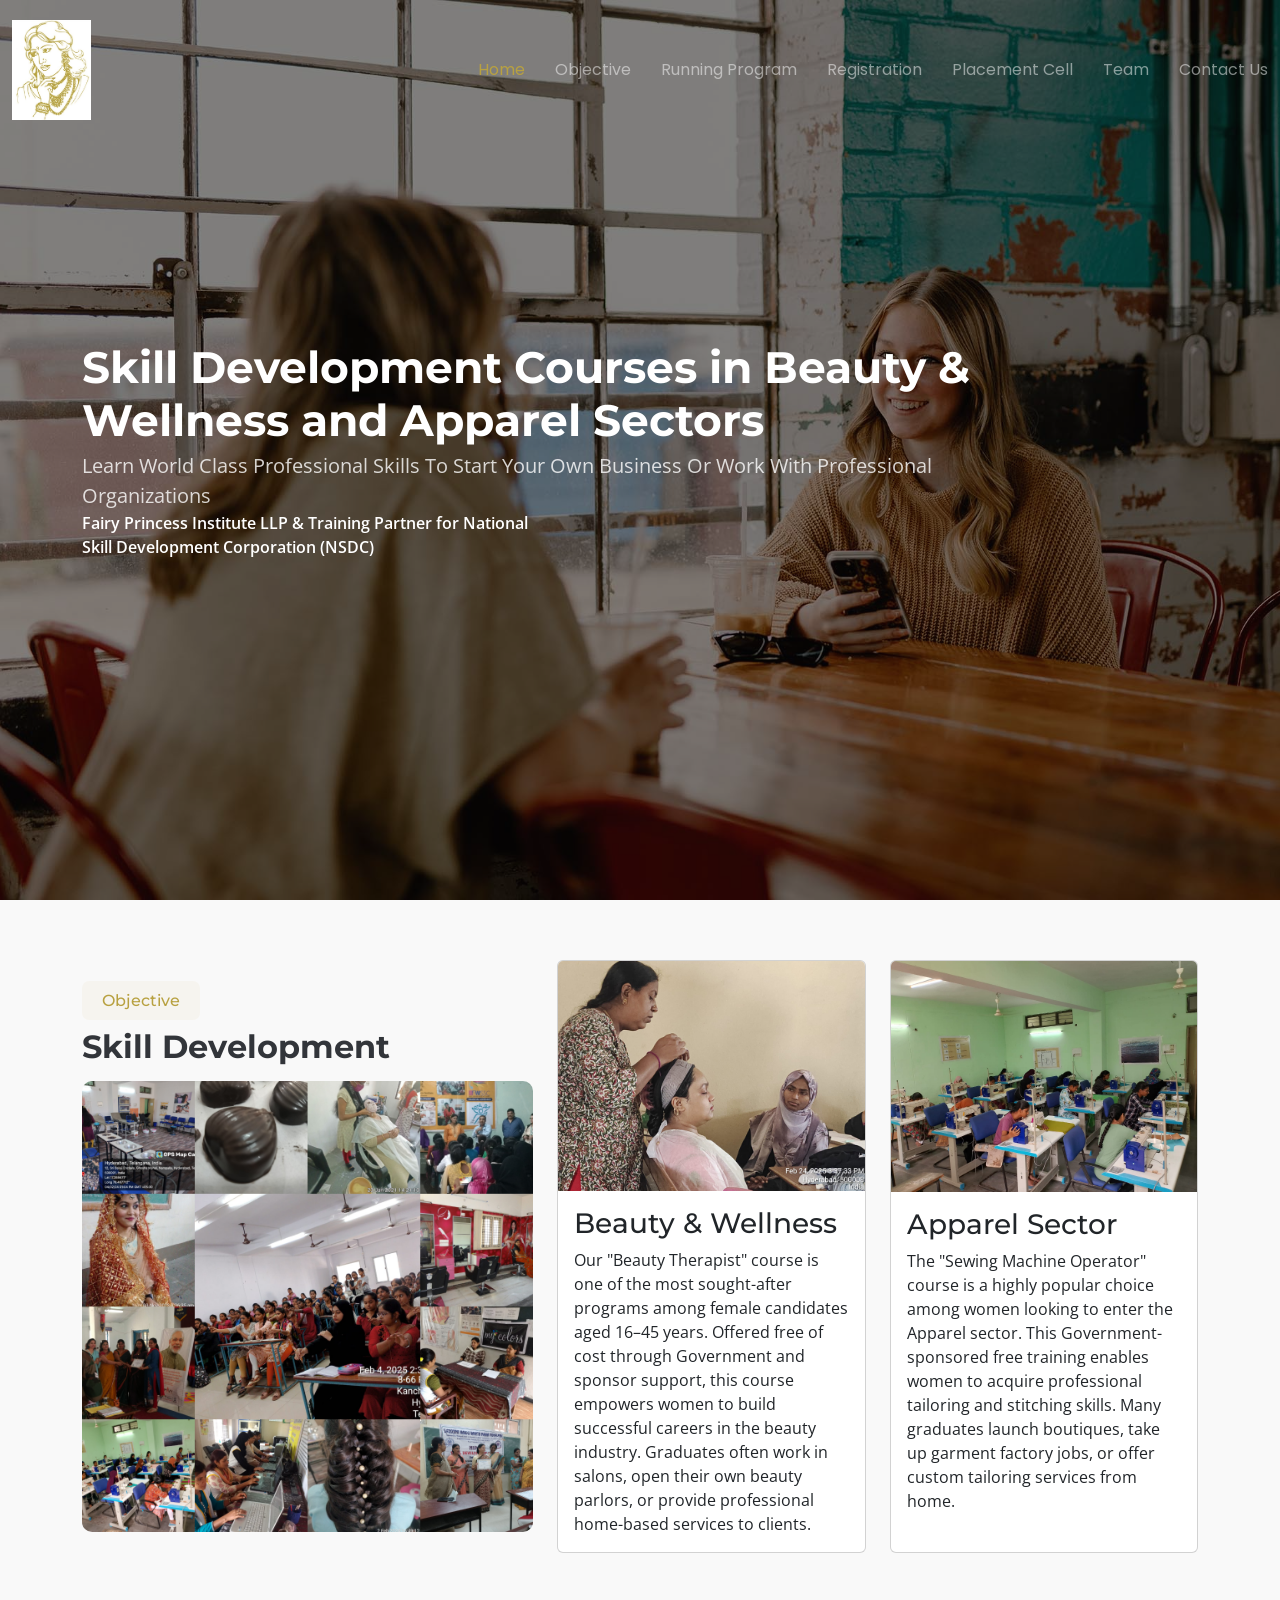
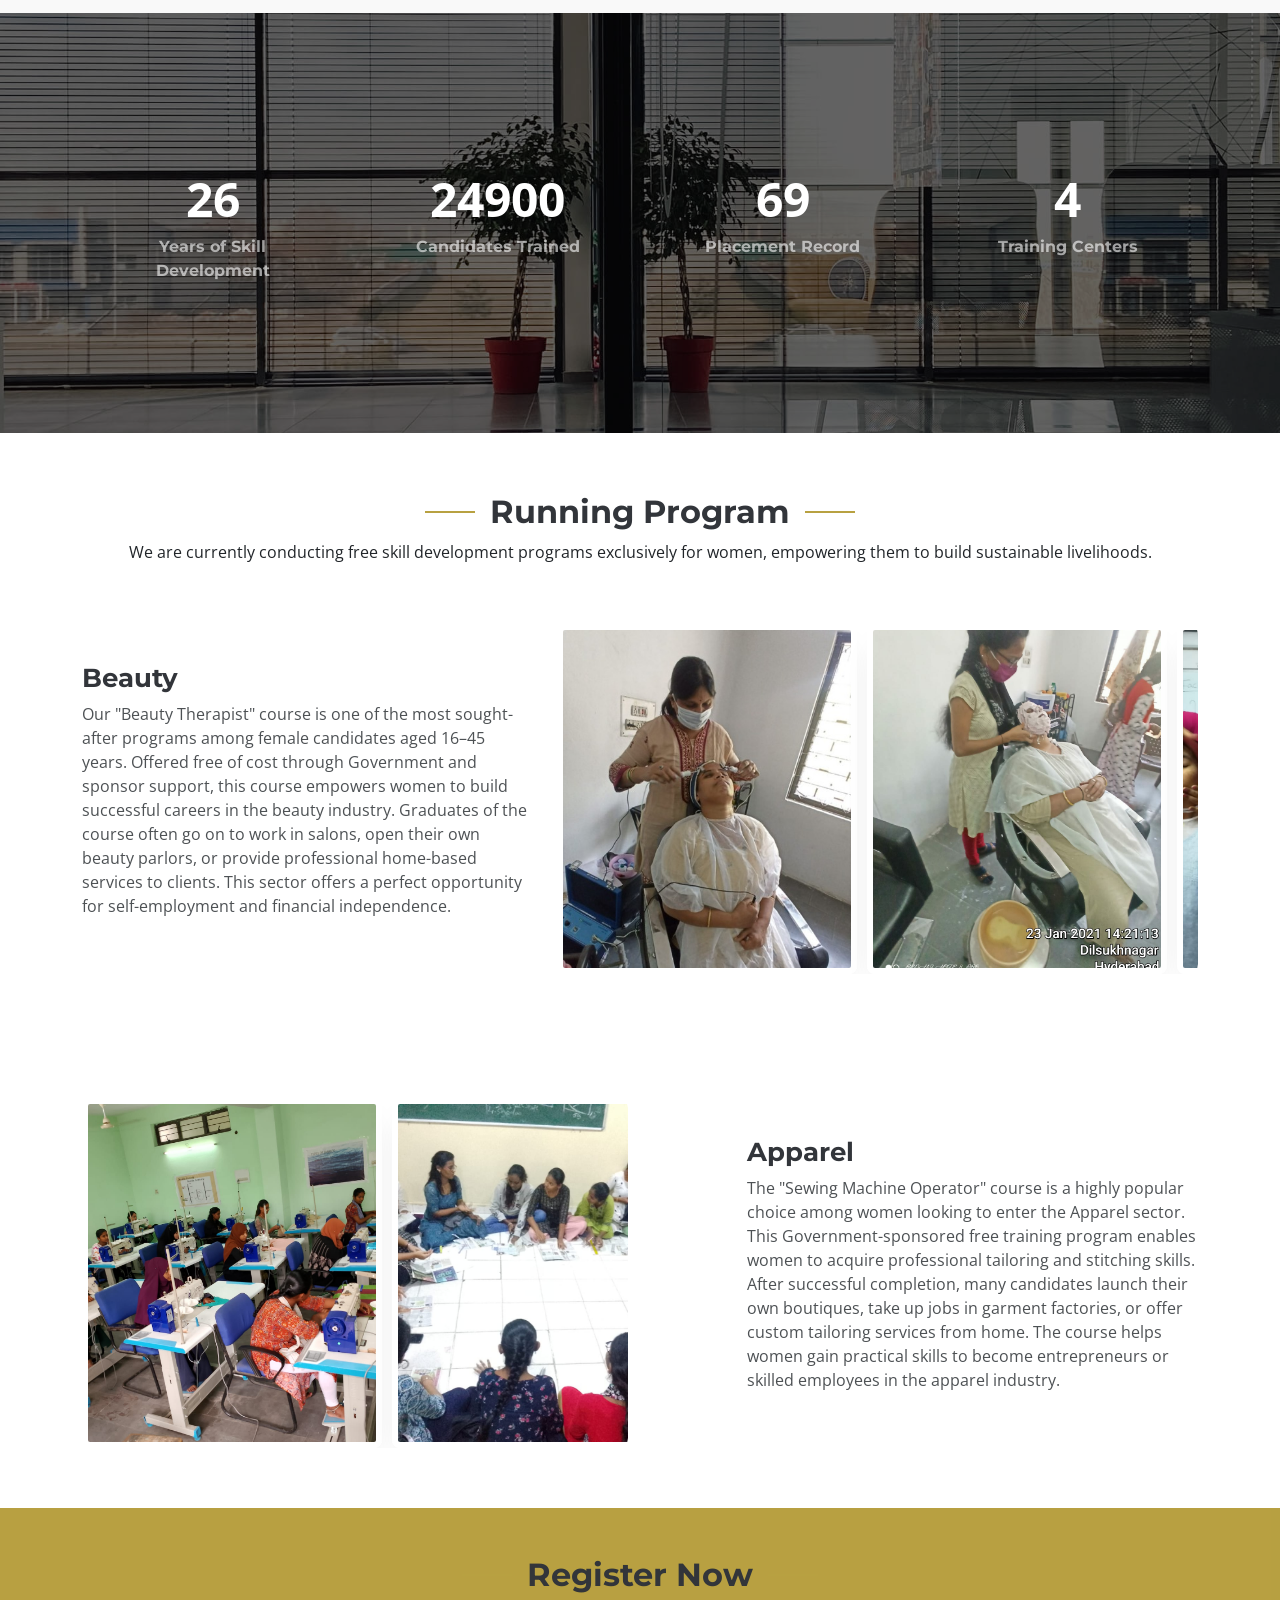
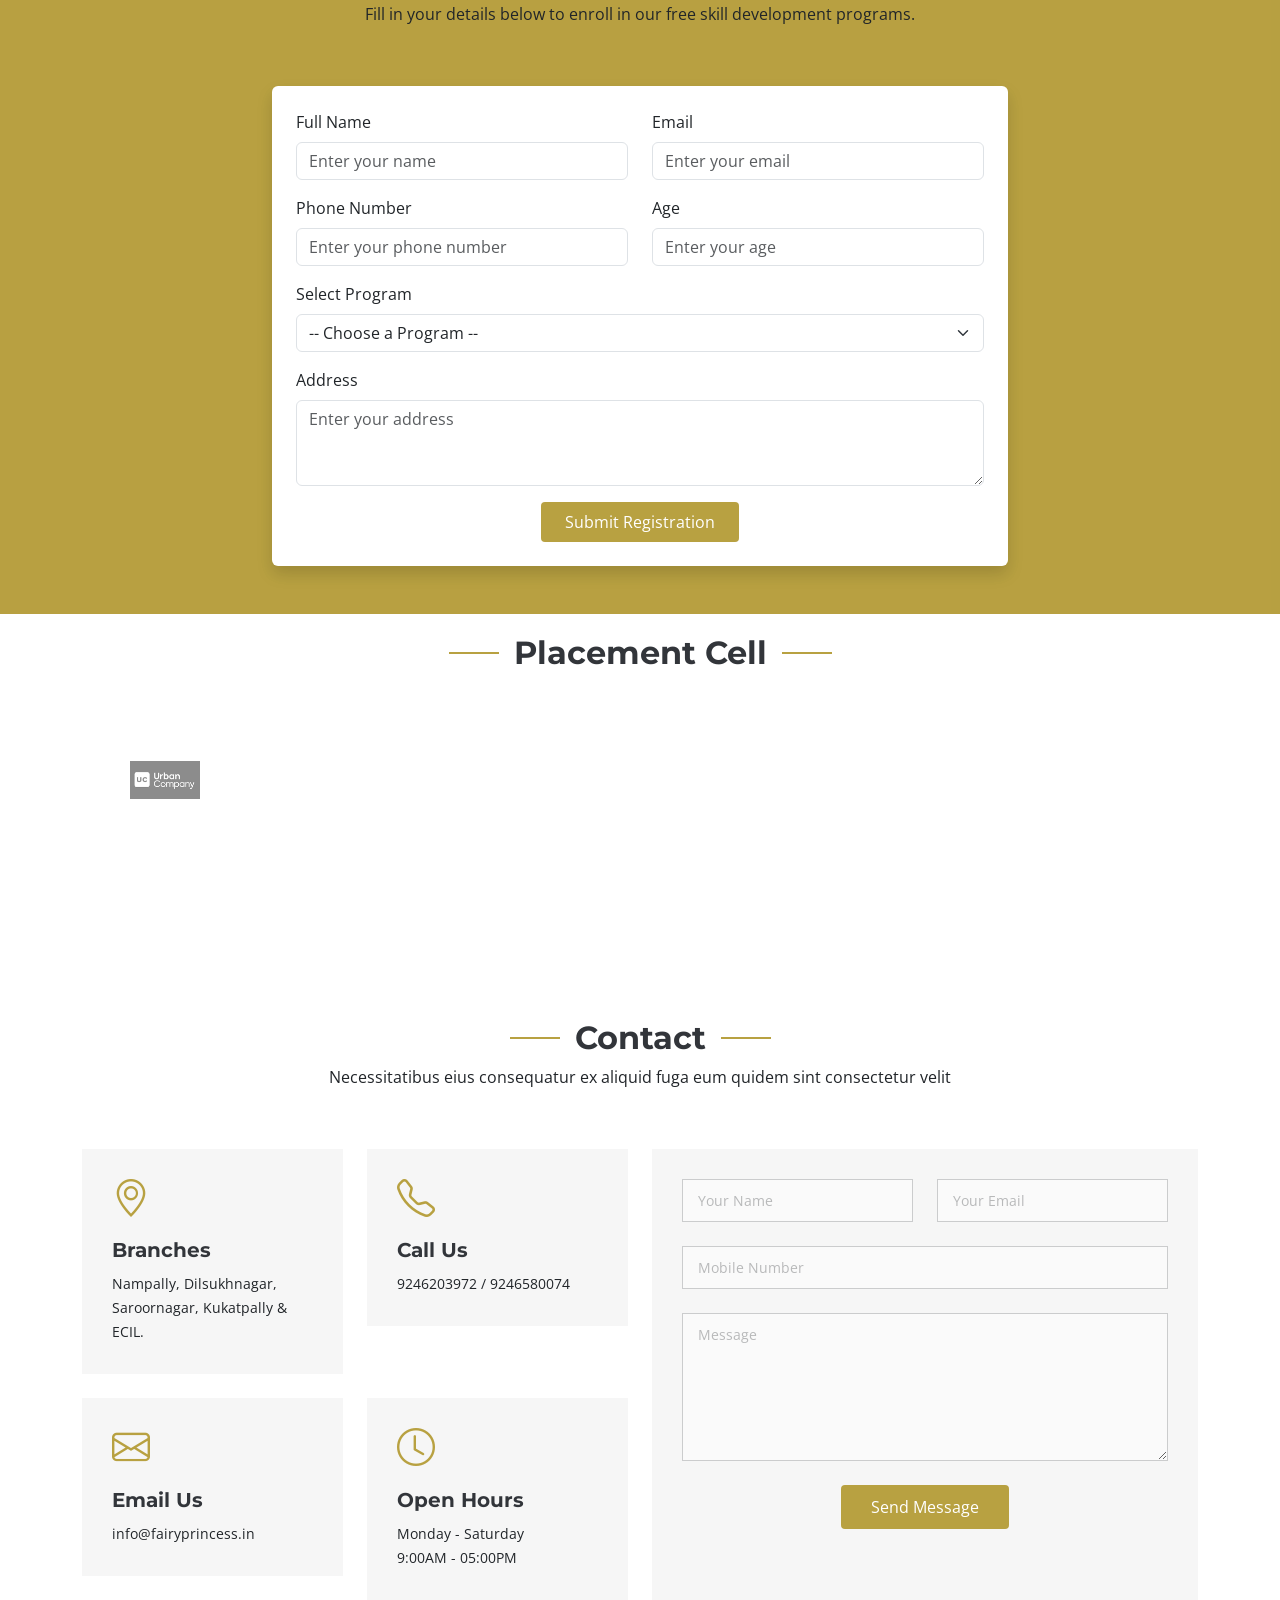
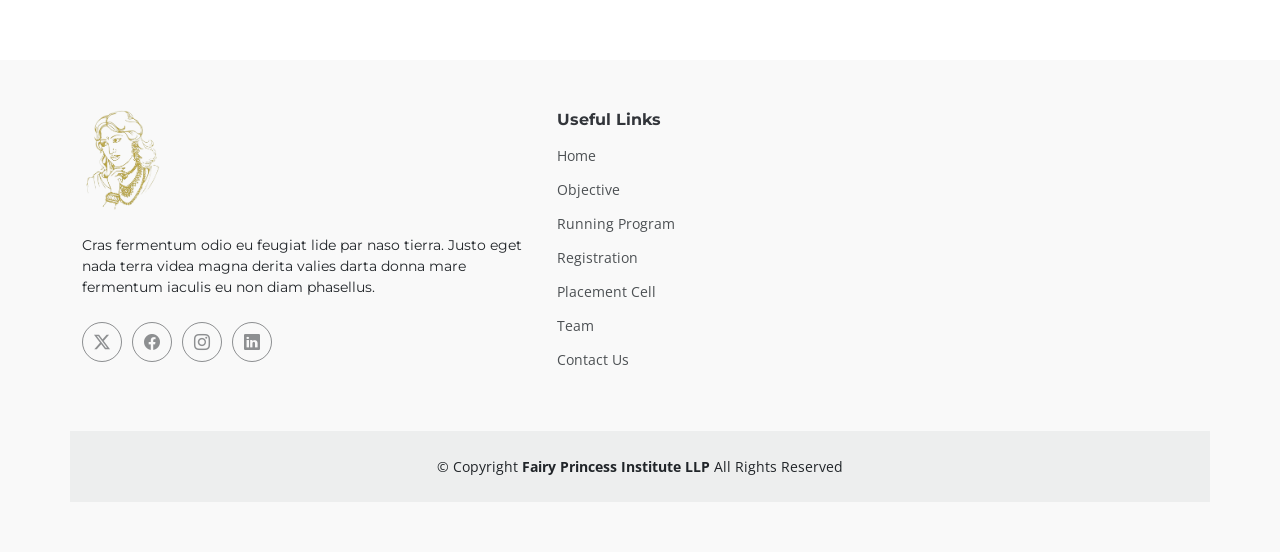
==== commit e21a2404: "made changes as per requirement." ====
--- a/index.html
+++ b/index.html
@@ -4,12 +4,12 @@
 <head>
   <meta charset="utf-8">
   <meta content="width=device-width, initial-scale=1.0" name="viewport">
-  <title>Index - Append Bootstrap Template</title>
+  <title>Index - Fairy Princess Institute LLP</title>
   <meta name="description" content="">
   <meta name="keywords" content="">
 
   <!-- Favicons -->
-  <link href="assets/img/favicon.png" rel="icon">
+  <link href="assets/img/company-logo.jpeg" rel="icon">
   <link href="assets/img/apple-touch-icon.png" rel="apple-touch-icon">
 
   <!-- Fonts -->
@@ -28,7 +28,7 @@
   <link href="assets/css/main.css" rel="stylesheet">
 
   <!-- =======================================================
-  * Template Name: Append
+  * Template Name: Fairy Princess Institute LLP
   * Template URL: https://bootstrapmade.com/append-bootstrap-website-template/
   * Updated: Aug 07 2024 with Bootstrap v5.3.3
   * Author: BootstrapMade.com
@@ -43,8 +43,8 @@
 
       <a href="index.html" class="logo d-flex align-items-center me-auto me-xl-0">
         <!-- Uncomment the line below if you also wish to use an image logo -->
-        <img src="assets/img/company-logo-removebg.png" alt="">
-        <!-- <h1 class="sitename">Append</h1><span>.</span> -->
+        <img src="assets/img/company-logo.jpeg" alt="">
+        <!-- <h1 class="sitename">Fairy Princess Institute LLP</h1><span>.</span> -->
       </a>
 
       <nav id="navmenu" class="navmenu">
@@ -102,17 +102,34 @@
 Or Work With Professional Organizations</p>
           </div>
           <div class="col-lg-5" data-aos="fade-up" data-aos-delay="300">
+  <a href="index.html" class="logo d-flex align-items-center me-auto me-xl-0">
+    <!-- <img src="assets/img/company-logo.jpeg" alt="company logo" class="hero-logo"> -->
+    <span class="company-name">
+      Fairy Princess Institute LLP & Training Partner for National Skill Development Corporation (NSDC)
+    </span>
+  </a>
+</div>
+
+          <!-- <div class="col-lg-5" data-aos="fade-up" data-aos-delay="300">
+                  <a href="index.html" class="logo d-flex align-items-center me-auto me-xl-0">
+        Fairy Princess Institute LLP & Training Partner for National Skill Development Corporation (NSDC)
+        <img src="assets/img/company-logo-removebg.png" alt="company logo" class="hero-logo">
+        <h1 class="sitename">Fairy Princess Institute LLP</h1><span>.</span>
+      </a>
+          </div> -->
+          <!-- <div class="col-lg-5" data-aos="fade-up" data-aos-delay="300">
             <form action="forms/newsletter.php" method="post" class="php-email-form">
               <div class="sign-up-form"><input type="email" name="email"><input type="submit" value="Enquiry Now"></div>
               <div class="loading">Loading</div>
               <div class="error-message"></div>
               <div class="sent-message">Your subscription request has been sent. Thank you!</div>
             </form>
-          </div>
-        </div>
-      </div>
-
-    </section><!-- /Hero Section -->
+          </div> -->
+        </div>
+      </div>
+
+    </section>
+    <!-- /Hero Section -->
 
 
     <!-- About Section -->
@@ -184,6 +201,9 @@
       <div class="col-xl-5 content">
         <h3>Objective</h3>
         <h2>Skill Development</h2>
+        <div class="photo-collage-wrapper">
+        <img src="assets/img/photo-collage.png" class="photo-collage" alt="skill development college">
+        </div>
       </div>
 
       <!-- Cards Section -->
@@ -193,7 +213,7 @@
           <!-- Beauty & Wellness Card -->
           <div class="col-md-6" data-aos="fade-up" data-aos-delay="200">
             <div class="card h-100">
-              <img src="assets/img/Beauty-parlour.png" class="card-img-top" alt="Beauty & Wellness">
+              <img src="assets/img/photos/Class/parlour-3.jpeg" class="card-img-top" alt="Beauty & Wellness">
               <div class="card-body">
                 <h3 class="card-title">Beauty & Wellness</h3>
                 <p class="card-text">
@@ -206,7 +226,7 @@
           <!-- Apparel Sector Card -->
           <div class="col-md-6" data-aos="fade-up" data-aos-delay="300">
             <div class="card h-100">
-              <img src="assets/img/sewing.png" class="card-img-top" alt="Apparel Sector">
+              <img src="assets/img/photos/Class/sewing-2.jpeg" class="card-img-top" alt="Apparel Sector">
               <div class="card-body">
                 <h3 class="card-title">Apparel Sector</h3>
                 <p class="card-text">
@@ -234,29 +254,29 @@
 
           <div class="col-lg-3 col-md-6">
             <div class="stats-item text-center w-100 h-100">
-              <span data-purecounter-start="0" data-purecounter-end="232" data-purecounter-duration="1" class="purecounter"></span>
-              <p>Clients</p>
+              <span data-purecounter-start="0" data-purecounter-end="30" data-purecounter-duration="1" class="purecounter"></span>
+              <p>Years of Skill Development</p>
             </div>
           </div><!-- End Stats Item -->
 
           <div class="col-lg-3 col-md-6">
             <div class="stats-item text-center w-100 h-100">
-              <span data-purecounter-start="0" data-purecounter-end="521" data-purecounter-duration="1" class="purecounter"></span>
-              <p>Projects</p>
+              <span data-purecounter-start="0" data-purecounter-end="60000" data-purecounter-duration="2" class="purecounter"></span>
+              <p>Candidates Trained</p>
             </div>
           </div><!-- End Stats Item -->
 
           <div class="col-lg-3 col-md-6">
             <div class="stats-item text-center w-100 h-100">
-              <span data-purecounter-start="0" data-purecounter-end="1453" data-purecounter-duration="1" class="purecounter"></span>
-              <p>Hours Of Support</p>
+              <span data-purecounter-start="0" data-purecounter-end="83" data-purecounter-duration="1" class="purecounter"></span>
+              <p>Placement Record</p>
             </div>
           </div><!-- End Stats Item -->
 
           <div class="col-lg-3 col-md-6">
             <div class="stats-item text-center w-100 h-100">
-              <span data-purecounter-start="0" data-purecounter-end="32" data-purecounter-duration="1" class="purecounter"></span>
-              <p>Workers</p>
+              <span data-purecounter-start="0" data-purecounter-end="5" data-purecounter-duration="1" class="purecounter"></span>
+              <p>Training Centers</p>
             </div>
           </div><!-- End Stats Item -->
 
@@ -356,23 +376,49 @@
 
       <div class="container">
 
-        <div class="row gy-4 align-items-center runningprogram-item">
+        <!-- <div class="row gy-4 align-items-center runningprogram-item">
           <div class="col-lg-5 order-2 order-lg-1" data-aos="fade-up" data-aos-delay="200">
             <h3>Beauty</h3>
             <p>
               Our "Beauty Therapist" course is one of the most sought-after programs among female candidates aged 16–45 years. Offered free of cost through Government and sponsor support, this course empowers women to build successful careers in the beauty industry. Graduates of the course often go on to work in salons, open their own beauty parlors, or provide professional home-based services to clients. This sector offers a perfect opportunity for self-employment and financial independence.
             </p>
-            <!-- <a href="#" class="btn btn-get-started">Get Started</a> -->
           </div>
           <div class="col-lg-7 order-1 order-lg-2 d-flex align-items-center" data-aos="zoom-out" data-aos-delay="100">
             <div class="image-stack">
-              <img src="assets/img/Beauty-parlour-2.png" alt="" class="stack-front">
+              <img src="assets/img/photos/Class/parlour-1.jpeg" alt="" class="stack-front">
               <img src="assets/img/Beauty-parlour-bg.png" alt="" class="stack-back">
             </div>
           </div>
-        </div><!-- runningprogram Item -->
-
-        <div class="row gy-4 align-items-stretch justify-content-between runningprogram-item ">
+        </div> -->
+
+        <div class="row gy-4 align-items-center runningprogram-item">
+  <div class="col-lg-5 order-2 order-lg-1" data-aos="fade-up" data-aos-delay="200">
+    <h3>Beauty</h3>
+            <p>
+              Our "Beauty Therapist" course is one of the most sought-after programs among female candidates aged 16–45 years. Offered free of cost through Government and sponsor support, this course empowers women to build successful careers in the beauty industry. Graduates of the course often go on to work in salons, open their own beauty parlors, or provide professional home-based services to clients. This sector offers a perfect opportunity for self-employment and financial independence.
+            </p>
+  </div>
+
+  <div class="col-lg-7 order-1 order-lg-2 d-flex align-items-center" data-aos="zoom-out" data-aos-delay="100">
+    <div class="carousel-container">
+      <div class="carousel-track">
+        <img src="assets/img/photos/Class/parlour-1.jpeg" alt="">
+        <img src="assets/img/photos/Class/parlour-2.jpg" alt="">
+        <img src="assets/img/photos/Class/parlour-7.jpg" alt="">
+        <img src="assets/img/photos/Class/parlour-9.jpg" alt="">
+        <!-- duplicate images for smooth looping -->
+        <img src="assets/img/photos/Class/parlour-1.jpeg" alt="">
+        <img src="assets/img/photos/Class/parlour-2.jpg" alt="">
+        <img src="assets/img/photos/Class/parlour-7.jpg" alt="">
+        <img src="assets/img/photos/Class/parlour-9.jpg" alt="">
+      </div>
+    </div>
+  </div>
+</div>
+
+        <!-- runningprogram Item -->
+
+        <!-- <div class="row gy-4 align-items-stretch justify-content-between runningprogram-item ">
           <div class="col-lg-6 d-flex align-items-center runningprogram-img-bg" data-aos="zoom-out">
             <img src="assets/img/multitasking.png" class="img-fluid" alt="">
           </div>
@@ -381,18 +427,41 @@
             <p>The "Sewing Machine Operator" course is a highly popular choice among women looking to enter the Apparel sector. This Government-sponsored free training program enables women to acquire professional tailoring and stitching skills. After successful completion, many candidates launch their own boutiques, take up jobs in garment factories, or offer custom tailoring services from home. The course helps women gain practical skills to become entrepreneurs or skilled employees in the apparel industry.
 
 </p>
-            <!-- <ul>
-              <li><i class="bi bi-check"></i> <span>Ullamco laboris nisi ut aliquip ex ea commodo consequat.</span></li>
-              <li><i class="bi bi-check"></i><span> Duis aute irure dolor in reprehenderit in voluptate velit.</span></li>
-              <li><i class="bi bi-check"></i> <span>Facilis ut et voluptatem aperiam. Autem soluta ad fugiat</span>.</li>
-            </ul> -->
-            <!-- <a href="#" class="btn btn-get-started align-self-start">Get Started</a> -->
-          </div>
-        </div><!-- runningprogram Item -->
-
-      </div>
-
-    </section><!-- /runningprogram Section -->
+          </div> -->
+          <div class="row gy-4 align-items-stretch justify-content-between runningprogram-item">
+  <!-- Carousel on left -->
+  <div class="col-lg-6 d-flex align-items-center" data-aos="zoom-out">
+    <div class="carousel-container">
+      <div class="carousel-track">
+        <img src="assets/img/photos/Apparel/Apparel-1.jpeg" alt="">
+        <img src="assets/img/photos/Apparel/Apparel-2.jpeg" alt="">
+        <img src="assets/img/photos/Class/sewing-1.jpeg" alt="">
+        <img src="assets/img/photos/Class/sewing-2.jpeg" alt="">
+        <!-- duplicate for smooth loop -->
+        <img src="assets/img/photos/Apparel/Apparel-1.jpeg" alt="">
+        <img src="assets/img/photos/Apparel/Apparel-2.jpeg" alt="">
+        <img src="assets/img/photos/Class/sewing-1.jpeg" alt="">
+        <img src="assets/img/photos/Class/sewing-2.jpeg" alt="">
+      </div>
+    </div>
+  </div>
+
+  <!-- Text on right -->
+  <div class="col-lg-5 d-flex justify-content-center flex-column" data-aos="fade-up">
+    <h3>Apparel</h3>
+    <p>The "Sewing Machine Operator" course is a highly popular choice among women looking to enter the Apparel sector. This Government-sponsored free training program enables women to acquire professional tailoring and stitching skills. After successful completion, many candidates launch their own boutiques, take up jobs in garment factories, or offer custom tailoring services from home. The course helps women gain practical skills to become entrepreneurs or skilled employees in the apparel industry.
+
+</p>
+  </div>
+</div>
+
+        </div>
+
+
+      </div>
+
+    </section>
+    <!-- /runningprogram Section -->
 
 
     <!-- Registration Form Section -->
@@ -742,10 +811,10 @@
         <div class="row gy-4">
 
           <div class="col-xl-2 col-md-3 col-6 client-logo">
-            <img src="assets/img/clients/client-1.png" class="img-fluid" alt="">
-          </div>
-
-          <div class="col-xl-2 col-md-3 col-6 client-logo">
+            <img src="assets/img/clients/urban_company.png" class="img-fluid" alt="">
+          </div>
+
+          <!-- <div class="col-xl-2 col-md-3 col-6 client-logo">
             <img src="assets/img/clients/client-2.png" class="img-fluid" alt="">
           </div>
 
@@ -763,7 +832,7 @@
 
           <div class="col-xl-2 col-md-3 col-6 client-logo">
             <img src="assets/img/clients/client-6.png" class="img-fluid" alt="">
-          </div>
+          </div> -->
 
         </div>
 
@@ -773,13 +842,14 @@
     <!-- /Clients Section -->
 
     <!-- Team Section -->
-    <section id="team" class="team section light-background">
-
-      <!-- Section Title -->
+    <!-- <section id="team" class="team section light-background">
+
+    
       <div class="container section-title" data-aos="fade-up">
         <h2>Team</h2>
         <p>Necessitatibus eius consequatur ex aliquid fuga eum quidem sint consectetur velit</p>
-      </div><!-- End Section Title -->
+      </div>
+   
 
       <div class="container">
 
@@ -800,7 +870,7 @@
               <span>Chief Executive Officer</span>
               <p>Aliquam iure quaerat voluptatem praesentium possimus unde laudantium vel dolorum distinctio dire flow</p>
             </div>
-          </div><!-- End Team Member -->
+          </div>
 
           <div class="col-lg-4 col-md-6 member" data-aos="fade-up" data-aos-delay="200">
             <div class="member-img">
@@ -817,7 +887,7 @@
               <span>Product Manager</span>
               <p>Labore ipsam sit consequatur exercitationem rerum laboriosam laudantium aut quod dolores exercitationem ut</p>
             </div>
-          </div><!-- End Team Member -->
+          </div>
 
           <div class="col-lg-4 col-md-6 member" data-aos="fade-up" data-aos-delay="300">
             <div class="member-img">
@@ -834,7 +904,7 @@
               <span>CTO</span>
               <p>Illum minima ea autem doloremque ipsum quidem quas aspernatur modi ut praesentium vel tque sed facilis at qui</p>
             </div>
-          </div><!-- End Team Member -->
+          </div>
 
           <div class="col-lg-4 col-md-6 member" data-aos="fade-up" data-aos-delay="400">
             <div class="member-img">
@@ -851,7 +921,7 @@
               <span>Accountant</span>
               <p>Magni voluptatem accusamus assumenda cum nisi aut qui dolorem voluptate sed et veniam quasi quam consectetur</p>
             </div>
-          </div><!-- End Team Member -->
+          </div>
 
           <div class="col-lg-4 col-md-6 member" data-aos="fade-up" data-aos-delay="500">
             <div class="member-img">
@@ -868,7 +938,7 @@
               <span>Marketing</span>
               <p>Qui consequuntur quos accusamus magnam quo est molestiae eius laboriosam sunt doloribus quia impedit laborum velit</p>
             </div>
-          </div><!-- End Team Member -->
+          </div>
 
           <div class="col-lg-4 col-md-6 member" data-aos="fade-up" data-aos-delay="600">
             <div class="member-img">
@@ -885,13 +955,14 @@
               <span>Operation</span>
               <p>Sint sint eveniet explicabo amet consequatur nesciunt error enim rerum earum et omnis fugit eligendi cupiditate vel</p>
             </div>
-          </div><!-- End Team Member -->
-
-        </div>
-
-      </div>
-
-    </section><!-- /Team Section -->
+          </div>
+
+        </div>
+
+      </div>
+
+    </section>  -->
+    <!-- /Team Section -->
 
     <!-- Call To Action Section -->
     <!-- <section id="call-to-action" class="call-to-action section dark-background">
@@ -1178,9 +1249,10 @@
               <div class="col-md-6">
                 <div class="info-item" data-aos="fade" data-aos-delay="200">
                   <i class="bi bi-geo-alt"></i>
-                  <h3>Address</h3>
-                  <p>5-9-102/3, 1st Floor, Public Garden Road</p>
-                  <p>Nampally, Hyderabad 500001</p>
+                  <h3>Branches</h3>
+                  <p>Nampally, Dilsukhnagar, Saroornagar, Kukatpally & ECIL.</p>
+                  <!-- <p>5-9-102/3, 1st Floor, Public Garden Road</p> -->
+                  <!-- <p>Nampally, Hyderabad 500001</p> -->
                 </div>
               </div><!-- End Info Item -->
 
@@ -1188,7 +1260,7 @@
                 <div class="info-item" data-aos="fade" data-aos-delay="300">
                   <i class="bi bi-telephone"></i>
                   <h3>Call Us</h3>
-                  <p>040-66831401</p>
+                  <!-- <p>040-66831401</p> -->
                   <p>9246203972 / 9246580074</p>
                 </div>
               </div><!-- End Info Item -->
@@ -1197,7 +1269,7 @@
                 <div class="info-item" data-aos="fade" data-aos-delay="400">
                   <i class="bi bi-envelope"></i>
                   <h3>Email Us</h3>
-                  <p>info@fairypincess.in</p>
+                  <p>info@fairyprincess.in</p>
                   <!-- <p>contact@example.com</p> -->
                 </div>
               </div><!-- End Info Item -->
@@ -1206,7 +1278,7 @@
                 <div class="info-item" data-aos="fade" data-aos-delay="500">
                   <i class="bi bi-clock"></i>
                   <h3>Open Hours</h3>
-                  <p>Monday - Friday</p>
+                  <p>Monday - Saturday</p>
                   <p>9:00AM - 05:00PM</p>
                 </div>
               </div><!-- End Info Item -->
@@ -1228,7 +1300,7 @@
                 </div>
 
                 <div class="col-12">
-                  <input type="text" class="form-control" name="subject" placeholder="Subject" required="">
+                  <input type="text" class="form-control" name="mobile" placeholder="Mobile Number" required="" pattern="[0-9]{10}" title="Enter a valid 10-digit mobile number">
                 </div>
 
                 <div class="col-12">
@@ -1245,7 +1317,8 @@
 
               </div>
             </form>
-          </div><!-- End Contact Form -->
+          </div>
+          <!-- End Contact Form -->
 
         </div>
 
@@ -1261,7 +1334,7 @@
       <div class="row gy-4">
         <div class="col-lg-5 col-md-12 footer-about">
           <a href="index.html" class="logo d-flex align-items-center">
-            <!-- <span class="sitename">Append</span> -->
+            <!-- <span class="sitename">Fairy Princess Institute LLP</span> -->
              <img src="assets/img/company-logo-removebg.png" alt="">
           </a>
           <p>Cras fermentum odio eu feugiat lide par naso tierra. Justo eget nada terra videa magna derita valies darta donna mare fermentum iaculis eu non diam phasellus.</p>
@@ -1276,11 +1349,13 @@
         <div class="col-lg-2 col-6 footer-links">
           <h4>Useful Links</h4>
           <ul>
-            <li><a href="#">Home</a></li>
-            <li><a href="#">Objective</a></li>
-            <li><a href="#">Services</a></li>
-            <li><a href="#">Terms of service</a></li>
-            <li><a href="#">Privacy policy</a></li>
+          <li><a href="index.html#hero" class="active">Home</a></li>
+          <li><a href="index.html#objective">Objective</a></li>
+          <li><a href="index.html#runningprogram">Running Program</a></li>
+          <li><a href="index.html#registration">Registration</a></li>
+          <li><a href="index.html#clients">Placement Cell</a></li>
+          <li><a href="index.html#team">Team</a></li>
+          <li><a href="index.html#contact">Contact Us</a></li>
           </ul>
         </div>
 
@@ -1295,20 +1370,20 @@
           </ul>
         </div> -->
 
-        <div class="col-lg-3 col-md-12 footer-contact text-center text-md-start">
+        <!-- <div class="col-lg-3 col-md-12 footer-contact text-center text-md-start">
           <h4>Contact Us</h4>
           <p>5-9-102/3, 1st Floor, Public Garden Road</p>
           <p>Nampally, Hyderabad 500001</p>
-          <!-- <p>United States</p> -->
+          <p>United States</p>
           <p class="mt-4"><strong>Phone:</strong> <span>040-66831401, 9246203972 / 9246580074</span></p>
-          <p><strong>Email:</strong> <span>info@fairypincess.in</span></p>
-        </div>
+          <p><strong>Email:</strong> <span>info@fairyprincess.in</span></p>
+        </div> -->
 
       </div>
     </div>
 
     <div class="container copyright text-center mt-4">
-      <p>© <span>Copyright</span> <strong class="sitename">Fairy Princess Institute</strong> <span>All Rights Reserved</span></p>
+      <p>© <span>Copyright</span> <strong class="sitename">Fairy Princess Institute LLP</strong> <span>All Rights Reserved</span></p>
       <!-- <div class="credits"> -->
         <!-- All the links in the footer should remain intact. -->
         <!-- You can delete the links only if you've purchased the pro version. -->
--- a/assets/css/main.css
+++ b/assets/css/main.css
@@ -1,5 +1,5 @@
 /**
-* Template Name: Append
+* Template Name: Fairy Princess Institute LLP
 * Template URL: https://bootstrapmade.com/append-bootstrap-website-template/
 * Updated: Aug 07 2024 with Bootstrap v5.3.3
 * Author: BootstrapMade.com
@@ -858,6 +858,23 @@
   transition: 0.3s;
 }
 
+.hero-logo {
+  max-width: 70px; /* adjust size as needed */
+  height: auto;     /* keeps aspect ratio */
+  /* display: block; */
+  margin-right: 10px;
+}
+
+/* Align logo + text side by side */
+.logo {
+  display: flex;
+  align-items: center;
+  gap: 10px; /* extra spacing if needed */
+  color: white; /* keep text visible on dark bg */
+  font-weight: 600;
+  text-decoration: none;
+}
+
 @media (max-width: 768px) {
   .hero h2 {
     font-size: 32px;
@@ -866,6 +883,15 @@
   .hero p {
     font-size: 18px;
   }
+
+  .hero-logo {
+    max-width: 120px; /* smaller size for mobile */
+  }
+
+  .company-name {
+    font-size: 14px;
+  }
+  
 }
 
 /*--------------------------------------------------------------
@@ -997,6 +1023,21 @@
   margin-top: -40px;
 }
 
+.photo-collage-wrapper {
+  display: flex;
+  justify-content: center;
+  align-items: center;
+  margin-top: 15px;
+}
+
+.photo-collage {
+  max-width: 100%;
+  height: auto;
+  border-radius: 10px; /* optional: makes it smooth */
+  object-fit: cover;
+}
+
+
 @media (max-width: 768px) {
 
   .objective .icon-boxes .col-md-6:nth-child(2) .icon-box,
@@ -1233,6 +1274,43 @@
   width: 100%;
   z-index: 2;
 }
+
+
+/* ++++++++++++++++++++++++++++++++++++ */
+
+
+.carousel-container {
+  position: relative;
+  width: 100%;
+  overflow: hidden;
+  height: 350px; /* fixed height */
+  border-radius: 10px;
+}
+
+.carousel-track {
+  display: flex;
+  width: max-content;
+  animation: scroll-left 20s linear infinite;
+}
+
+.carousel-track img {
+  width: 300px;           /* fixed width for all images */
+  height: 350px;          /* same as container height */
+  object-fit: cover;      /* fills the box, crops extra part */
+  margin-right: 10px;
+  border-radius: 8px;
+}
+
+
+@keyframes scroll-left {
+  from {
+    transform: translateX(0);
+  }
+  to {
+    transform: translateX(-50%);
+  }
+}
+
 
 /*--------------------------------------------------------------
 # Portfolio Section
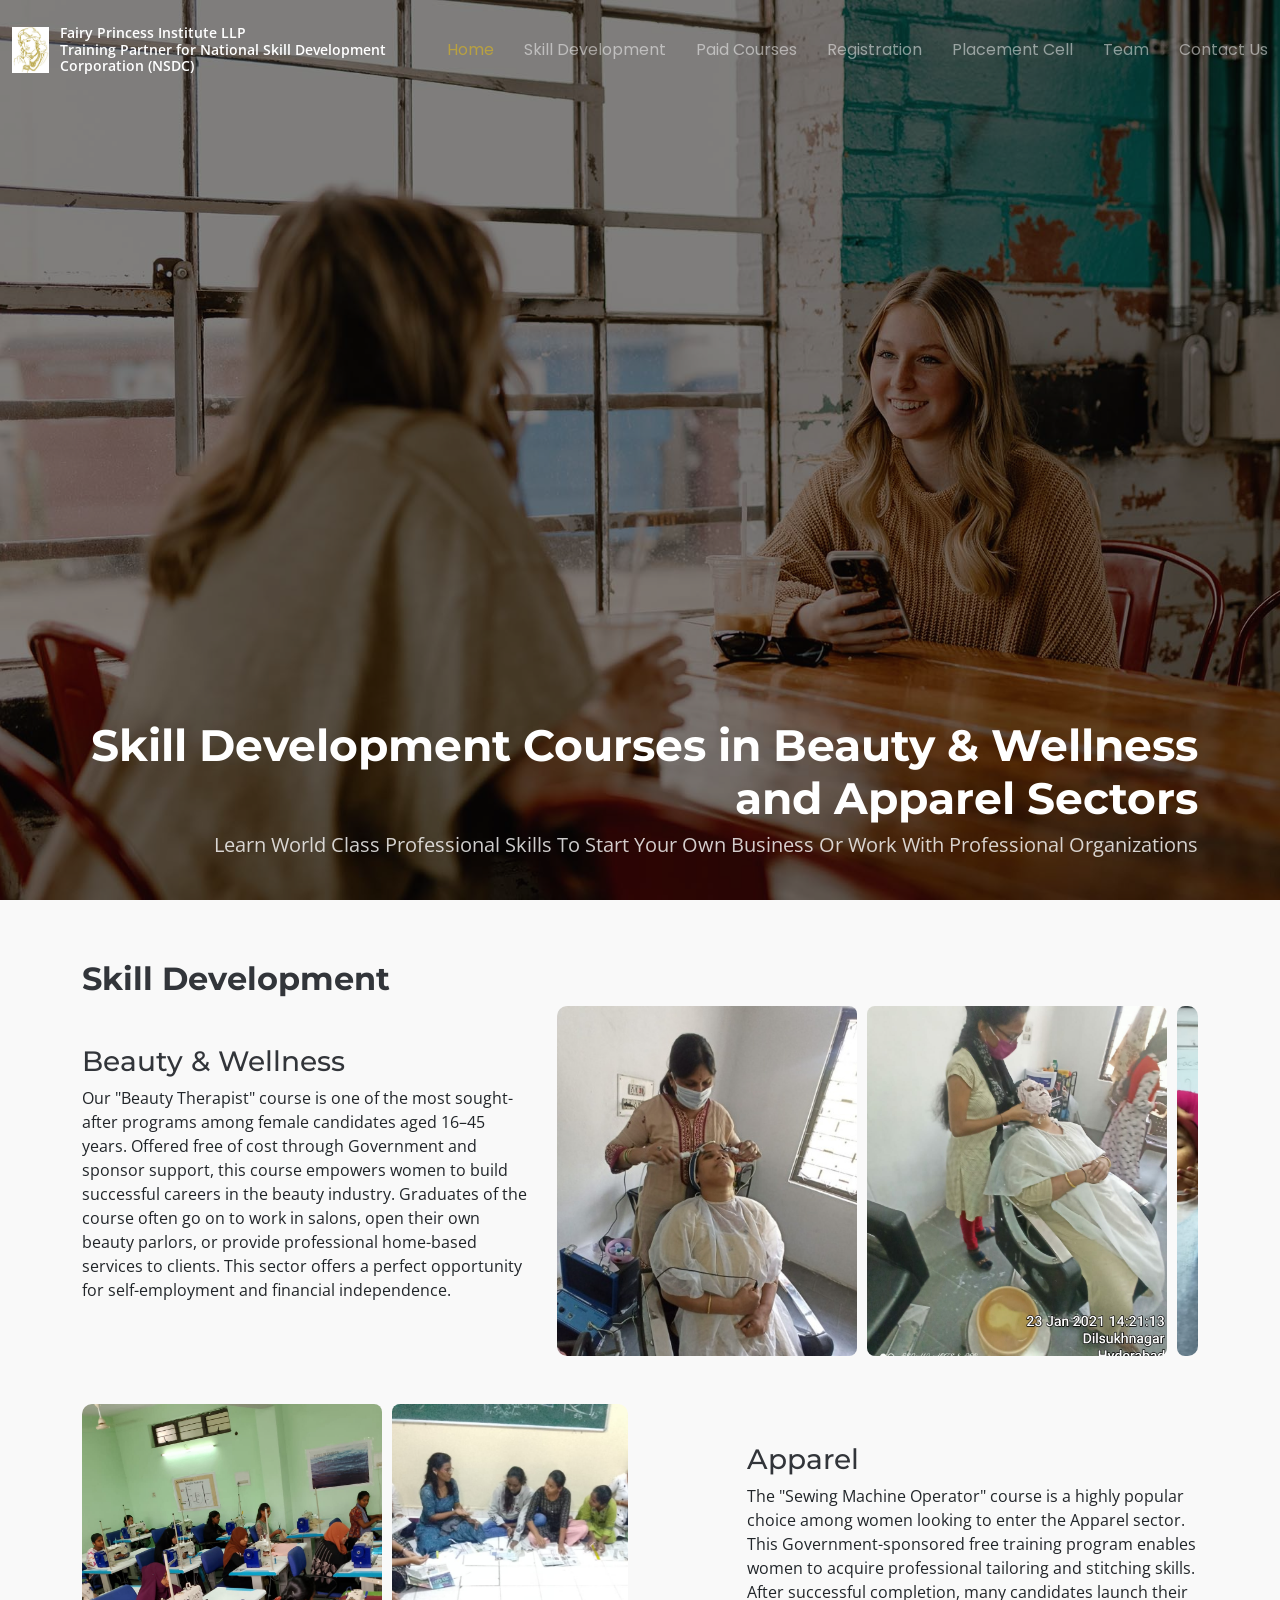
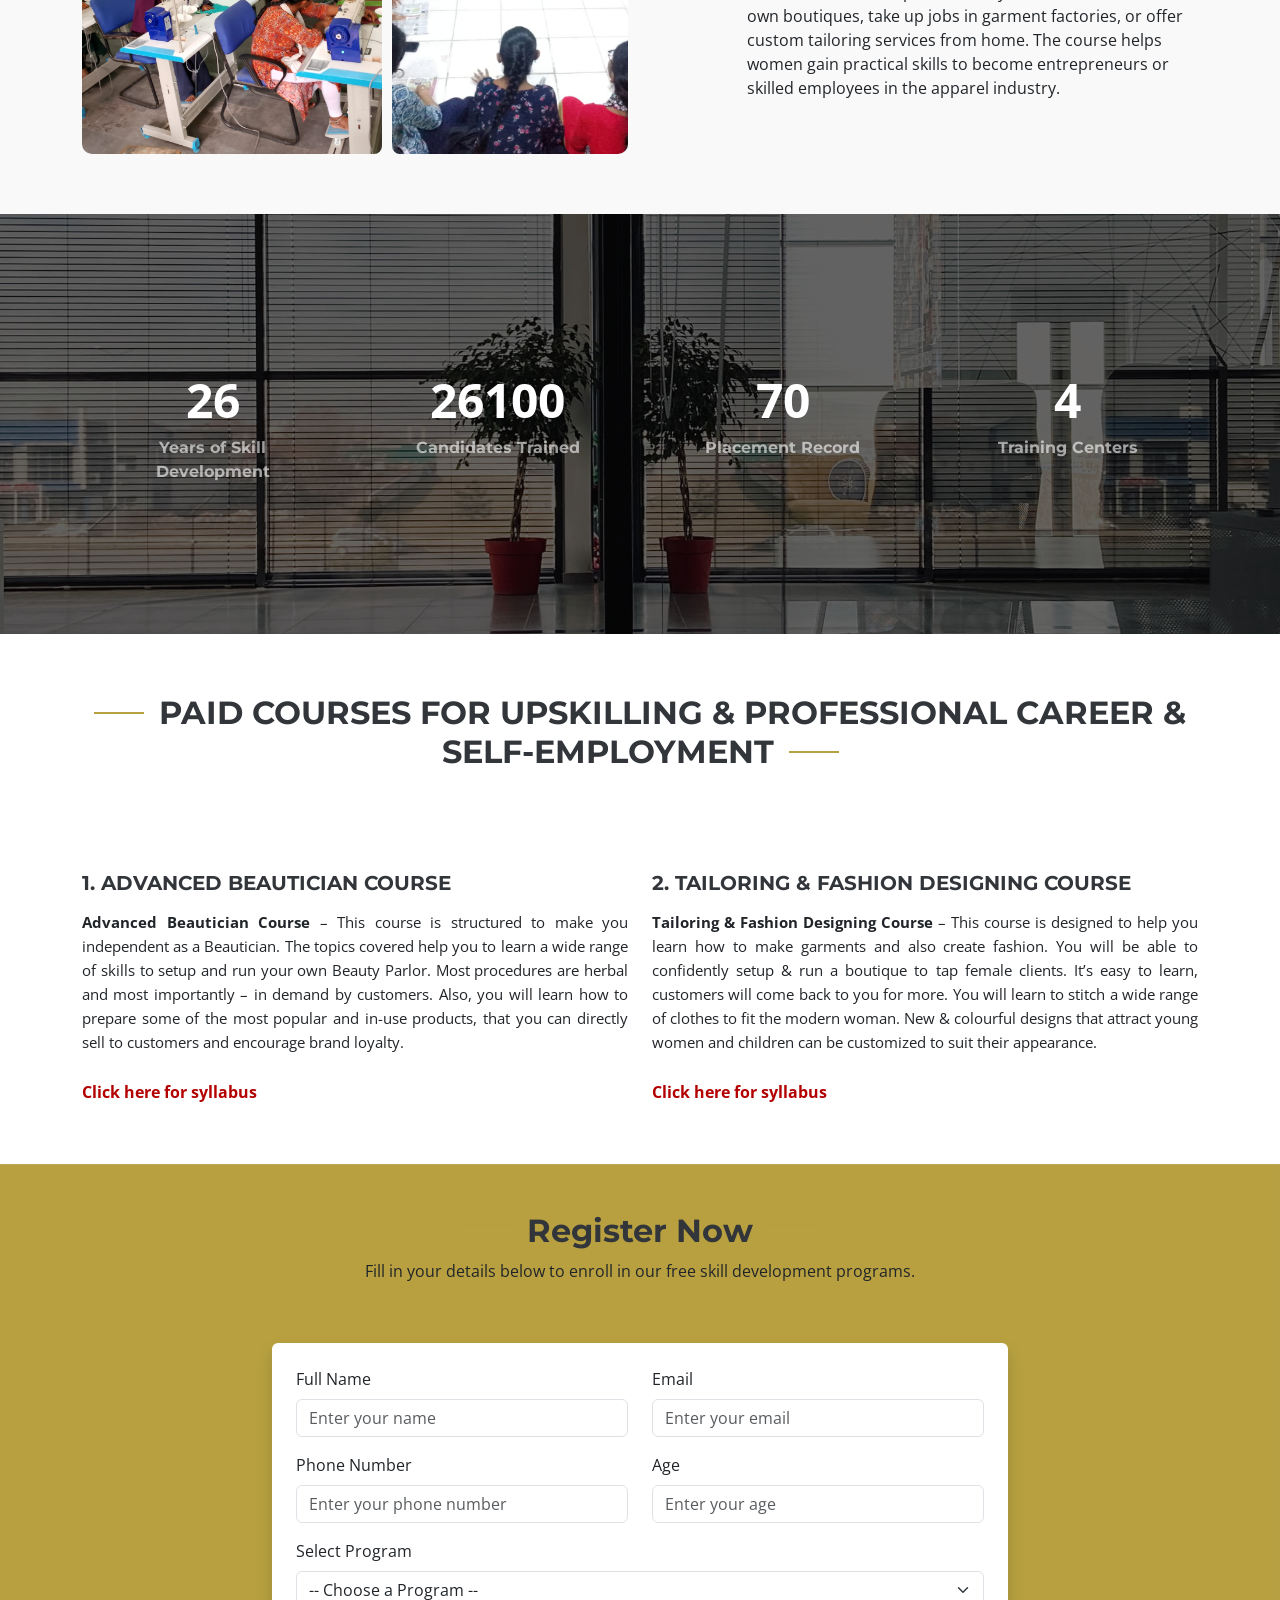
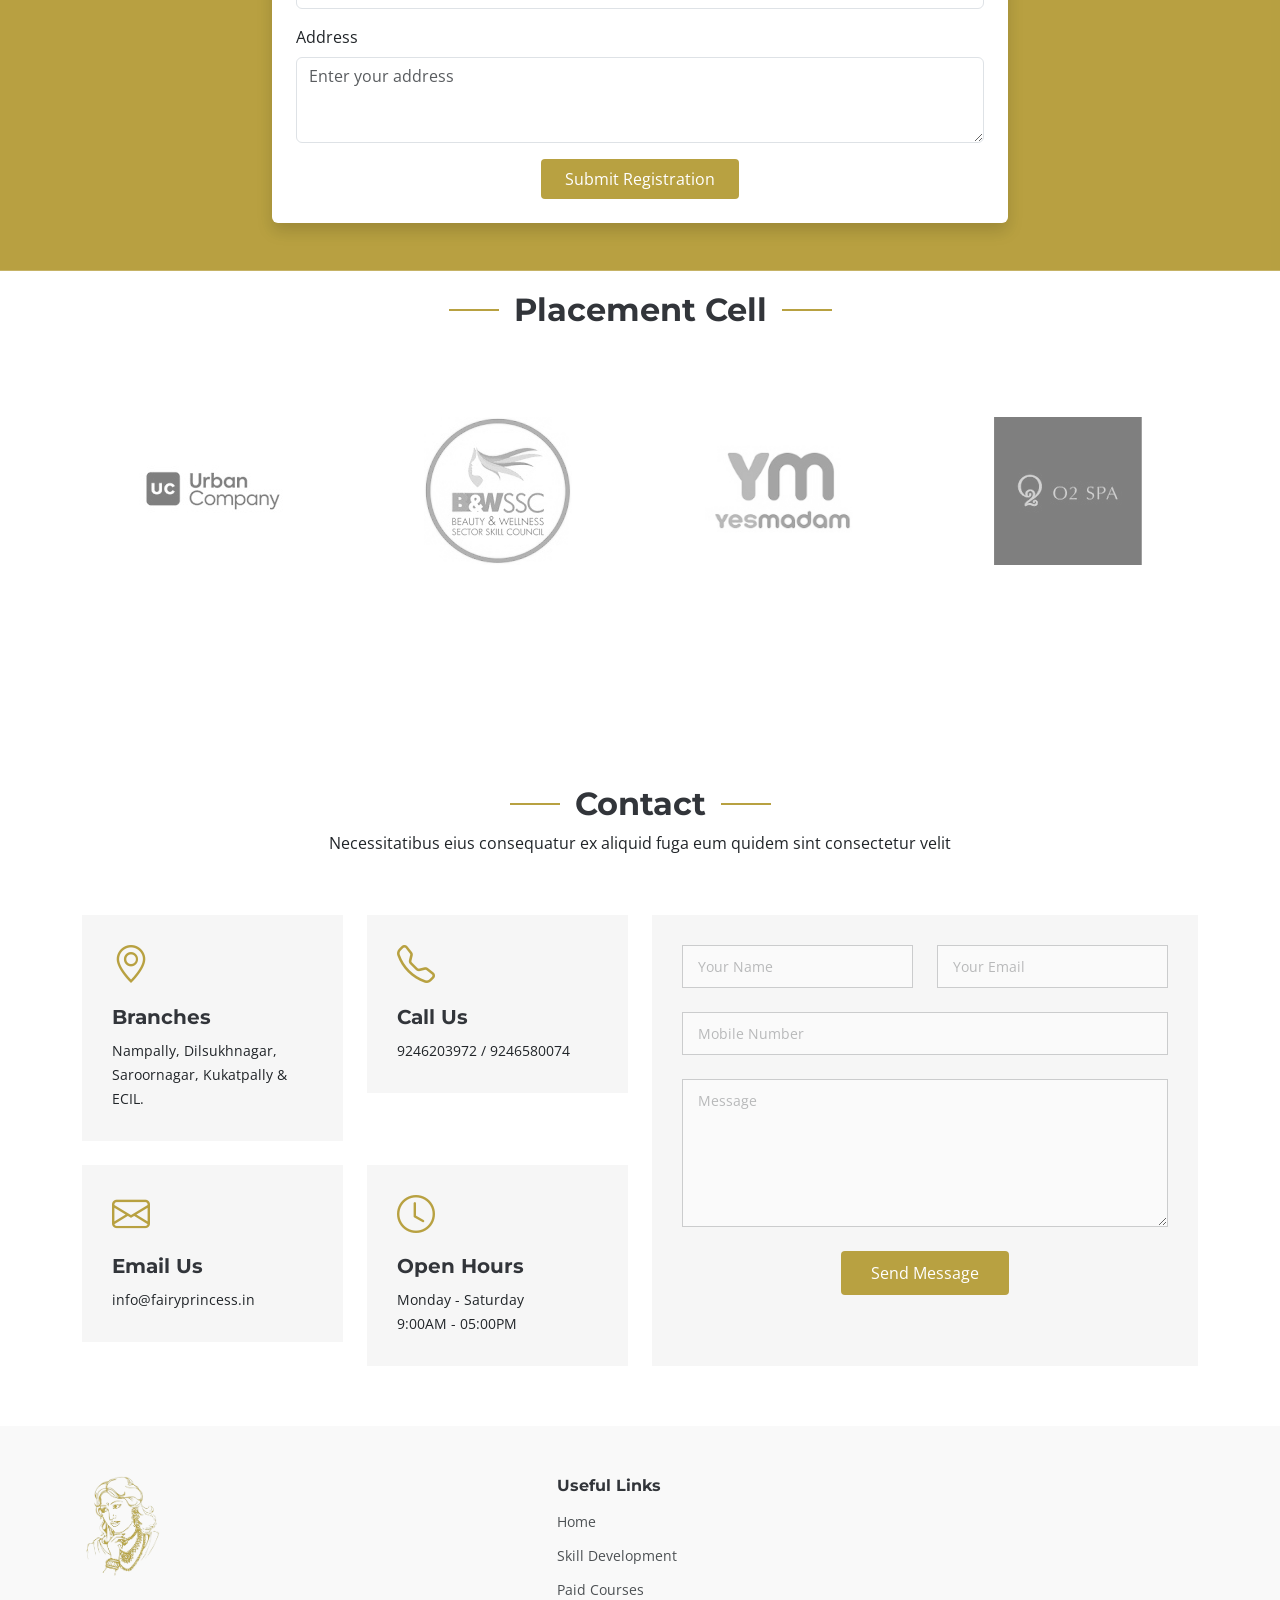
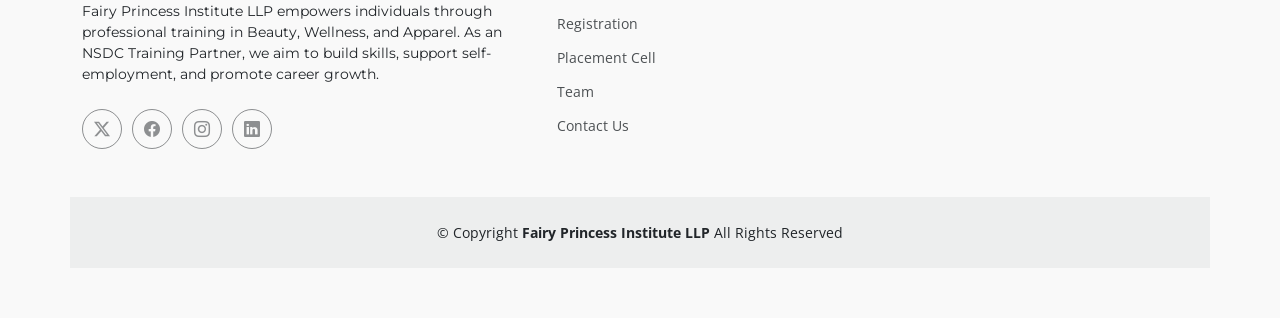
==== commit 2d1d1c3e: "changes" ====
--- a/index.html
+++ b/index.html
@@ -4,9 +4,9 @@
 <head>
   <meta charset="utf-8">
   <meta content="width=device-width, initial-scale=1.0" name="viewport">
-  <title>Index - Fairy Princess Institute LLP</title>
-  <meta name="description" content="">
-  <meta name="keywords" content="">
+  <title>Fairy Princess Institute LLP</title>
+  <meta name="description" content="Fairy Princess Institute LLP offers professional skill development, training, and career growth opportunities in beauty, wellness, and apparel sectors.">
+  <meta name="keywords" content="Fairy Princess Institute, skill development, beauty training, wellness courses, apparel courses, career development, professional institute">
 
   <!-- Favicons -->
   <link href="assets/img/company-logo.jpeg" rel="icon">
@@ -43,15 +43,18 @@
 
       <a href="index.html" class="logo d-flex align-items-center me-auto me-xl-0">
         <!-- Uncomment the line below if you also wish to use an image logo -->
-        <img src="assets/img/company-logo.jpeg" alt="">
+        <img src="assets/img/company-logo.jpeg" alt="Company Logo">
+        <span class="company-name">
+      Fairy Princess Institute LLP <br> Training Partner for National Skill Development Corporation (NSDC)
+    </span>
         <!-- <h1 class="sitename">Fairy Princess Institute LLP</h1><span>.</span> -->
       </a>
 
       <nav id="navmenu" class="navmenu">
         <ul>
           <li><a href="index.html#hero" class="active">Home</a></li>
-          <li><a href="index.html#objective">Objective</a></li>
-          <li><a href="index.html#runningprogram">Running Program</a></li>
+          <li><a href="index.html#skilldevelopment">Skill Development</a></li>
+          <li><a href="index.html#paidcourses">Paid Courses</a></li>
           <li><a href="index.html#registration">Registration</a></li>
           <li><a href="index.html#clients">Placement Cell</a></li>
           <li><a href="index.html#team">Team</a></li>
@@ -95,20 +98,17 @@
 
       <div class="container">
         <div class="row">
-          <div class="col-lg-10">
+          <div >
             <h2 data-aos="fade-up" data-aos-delay="100">Skill Development Courses in Beauty & Wellness and Apparel Sectors</h2>
             <p data-aos="fade-up" data-aos-delay="200">Learn World Class Professional Skills To Start Your Own Business
 
 Or Work With Professional Organizations</p>
           </div>
-          <div class="col-lg-5" data-aos="fade-up" data-aos-delay="300">
+          <!-- <div class="col-lg-5" data-aos="fade-up" data-aos-delay="300">
   <a href="index.html" class="logo d-flex align-items-center me-auto me-xl-0">
-    <!-- <img src="assets/img/company-logo.jpeg" alt="company logo" class="hero-logo"> -->
-    <span class="company-name">
-      Fairy Princess Institute LLP & Training Partner for National Skill Development Corporation (NSDC)
-    </span>
+    
   </a>
-</div>
+</div> -->
 
           <!-- <div class="col-lg-5" data-aos="fade-up" data-aos-delay="300">
                   <a href="index.html" class="logo d-flex align-items-center me-auto me-xl-0">
@@ -194,187 +194,19 @@
     </section> -->
     <!-- /About Section -->
 
-    <section id="objective" class="objective section light-background">
+    <section id="skilldevelopment" class="skilldevelopment section light-background">
   <div class="container" data-aos="fade-up" data-aos-delay="100">
     <div class="row align-items-xl-center gy-5">
       <!-- Heading Section -->
       <div class="col-xl-5 content">
-        <h3>Objective</h3>
+        <!-- <h3>Objective</h3> -->
         <h2>Skill Development</h2>
-        <div class="photo-collage-wrapper">
+        <!-- <div class="photo-collage-wrapper">
         <img src="assets/img/photo-collage.png" class="photo-collage" alt="skill development college">
-        </div>
-      </div>
-
-      <!-- Cards Section -->
-      <div class="col-xl-7">
-        <div class="row gy-4">
-
-          <!-- Beauty & Wellness Card -->
-          <div class="col-md-6" data-aos="fade-up" data-aos-delay="200">
-            <div class="card h-100">
-              <img src="assets/img/photos/Class/parlour-3.jpeg" class="card-img-top" alt="Beauty & Wellness">
-              <div class="card-body">
-                <h3 class="card-title">Beauty & Wellness</h3>
-                <p class="card-text">
-                  Our "Beauty Therapist" course is one of the most sought-after programs among female candidates aged 16–45 years. Offered free of cost through Government and sponsor support, this course empowers women to build successful careers in the beauty industry. Graduates often work in salons, open their own beauty parlors, or provide professional home-based services to clients.
-                </p>
-              </div>
-            </div>
-          </div>
-
-          <!-- Apparel Sector Card -->
-          <div class="col-md-6" data-aos="fade-up" data-aos-delay="300">
-            <div class="card h-100">
-              <img src="assets/img/photos/Class/sewing-2.jpeg" class="card-img-top" alt="Apparel Sector">
-              <div class="card-body">
-                <h3 class="card-title">Apparel Sector</h3>
-                <p class="card-text">
-                  The "Sewing Machine Operator" course is a highly popular choice among women looking to enter the Apparel sector. This Government-sponsored free training enables women to acquire professional tailoring and stitching skills. Many graduates launch boutiques, take up garment factory jobs, or offer custom tailoring services from home.
-                </p>
-              </div>
-            </div>
-          </div>
-
-        </div>
-      </div>
-    </div>
-  </div>
-</section>
-
-
-    <!-- Stats Section -->
-    <section id="stats" class="stats section dark-background">
-
-      <img src="assets/img/stats-bg.jpg" alt="" data-aos="fade-in">
-
-      <div class="container position-relative" data-aos="fade-up" data-aos-delay="100">
-
-        <div class="row gy-4">
-
-          <div class="col-lg-3 col-md-6">
-            <div class="stats-item text-center w-100 h-100">
-              <span data-purecounter-start="0" data-purecounter-end="30" data-purecounter-duration="1" class="purecounter"></span>
-              <p>Years of Skill Development</p>
-            </div>
-          </div><!-- End Stats Item -->
-
-          <div class="col-lg-3 col-md-6">
-            <div class="stats-item text-center w-100 h-100">
-              <span data-purecounter-start="0" data-purecounter-end="60000" data-purecounter-duration="2" class="purecounter"></span>
-              <p>Candidates Trained</p>
-            </div>
-          </div><!-- End Stats Item -->
-
-          <div class="col-lg-3 col-md-6">
-            <div class="stats-item text-center w-100 h-100">
-              <span data-purecounter-start="0" data-purecounter-end="83" data-purecounter-duration="1" class="purecounter"></span>
-              <p>Placement Record</p>
-            </div>
-          </div><!-- End Stats Item -->
-
-          <div class="col-lg-3 col-md-6">
-            <div class="stats-item text-center w-100 h-100">
-              <span data-purecounter-start="0" data-purecounter-end="5" data-purecounter-duration="1" class="purecounter"></span>
-              <p>Training Centers</p>
-            </div>
-          </div><!-- End Stats Item -->
-
-        </div>
-
-      </div>
-
-    </section><!-- /Stats Section -->
-
-    <!-- Services Section -->
-    <!-- <section id="services" class="services section">
-
-      <div class="container section-title" data-aos="fade-up">
-        <h2>Services</h2>
-        <p>Necessitatibus eius consequatur ex aliquid fuga eum quidem sint consectetur velit</p>
-      </div>
-
-      <div class="container">
-
-        <div class="row gy-4">
-
-          <div class="col-lg-6 " data-aos="fade-up" data-aos-delay="100">
-            <div class="service-item d-flex">
-              <div class="icon flex-shrink-0"><i class="bi bi-briefcase"></i></div>
-              <div>
-                <h4 class="title"><a href="services-details.html" class="stretched-link">Lorem Ipsum</a></h4>
-                <p class="description">Voluptatum deleniti atque corrupti quos dolores et quas molestias excepturi sint occaecati cupiditate non provident</p>
-              </div>
-            </div>
-          </div>
-
-          <div class="col-lg-6 " data-aos="fade-up" data-aos-delay="200">
-            <div class="service-item d-flex">
-              <div class="icon flex-shrink-0"><i class="bi bi-card-checklist"></i></div>
-              <div>
-                <h4 class="title"><a href="services-details.html" class="stretched-link">Dolor Sitema</a></h4>
-                <p class="description">Minim veniam, quis nostrud exercitation ullamco laboris nisi ut aliquip ex ea commodo consequat tarad limino ata</p>
-              </div>
-            </div>
-          </div>
-
-          <div class="col-lg-6 " data-aos="fade-up" data-aos-delay="300">
-            <div class="service-item d-flex">
-              <div class="icon flex-shrink-0"><i class="bi bi-bar-chart"></i></div>
-              <div>
-                <h4 class="title"><a href="services-details.html" class="stretched-link">Sed ut perspiciatis</a></h4>
-                <p class="description">Duis aute irure dolor in reprehenderit in voluptate velit esse cillum dolore eu fugiat nulla pariatur</p>
-              </div>
-            </div>
-          </div>
-
-          <div class="col-lg-6 " data-aos="fade-up" data-aos-delay="400">
-            <div class="service-item d-flex">
-              <div class="icon flex-shrink-0"><i class="bi bi-binoculars"></i></div>
-              <div>
-                <h4 class="title"><a href="services-details.html" class="stretched-link">Magni Dolores</a></h4>
-                <p class="description">Excepteur sint occaecat cupidatat non proident, sunt in culpa qui officia deserunt mollit anim id est laborum</p>
-              </div>
-            </div>
-          </div>
-
-          <div class="col-lg-6 " data-aos="fade-up" data-aos-delay="500">
-            <div class="service-item d-flex">
-              <div class="icon flex-shrink-0"><i class="bi bi-brightness-high"></i></div>
-              <div>
-                <h4 class="title"><a href="services-details.html" class="stretched-link">Nemo Enim</a></h4>
-                <p class="description">At vero eos et accusamus et iusto odio dignissimos ducimus qui blanditiis praesentium voluptatum deleniti atque</p>
-              </div>
-            </div>
-          </div>
-
-          <div class="col-lg-6 " data-aos="fade-up" data-aos-delay="600">
-            <div class="service-item d-flex">
-              <div class="icon flex-shrink-0"><i class="bi bi-calendar4-week"></i></div>
-              <div>
-                <h4 class="title"><a href="services-details.html" class="stretched-link">Eiusmod Tempor</a></h4>
-                <p class="description">Et harum quidem rerum facilis est et expedita distinctio. Nam libero tempore, cum soluta nobis est eligendi</p>
-              </div>
-            </div>
-          </div>
-
-        </div>
-
-      </div>
-
-    </section> -->
-    <!-- /Services Section -->
-
-    <!-- runningprogram Section -->
-    <section id="runningprogram" class="runningprogram section">
-
-      <!-- Section Title -->
-      <div class="container section-title" data-aos="fade-up">
-        <h2>Running Program</h2>
-        <p>We are currently conducting free skill development programs exclusively for women, empowering them to build sustainable livelihoods.</p>
-      </div><!-- End Section Title -->
-
-      <div class="container">
+        </div> -->
+      </div>
+
+            <div class="container">
 
         <!-- <div class="row gy-4 align-items-center runningprogram-item">
           <div class="col-lg-5 order-2 order-lg-1" data-aos="fade-up" data-aos-delay="200">
@@ -391,9 +223,9 @@
           </div>
         </div> -->
 
-        <div class="row gy-4 align-items-center runningprogram-item">
+        <div class="row gy-4 align-items-center runningprogram-item mb-5">
   <div class="col-lg-5 order-2 order-lg-1" data-aos="fade-up" data-aos-delay="200">
-    <h3>Beauty</h3>
+    <h3>Beauty & Wellness</h3>
             <p>
               Our "Beauty Therapist" course is one of the most sought-after programs among female candidates aged 16–45 years. Offered free of cost through Government and sponsor support, this course empowers women to build successful careers in the beauty industry. Graduates of the course often go on to work in salons, open their own beauty parlors, or provide professional home-based services to clients. This sector offers a perfect opportunity for self-employment and financial independence.
             </p>
@@ -457,11 +289,233 @@
 
         </div>
 
-
-      </div>
-
-    </section>
+      <!-- Cards Section -->
+      <!-- <div class="col-xl-7">
+        <div class="row gy-4">
+
+          <div class="col-md-6" data-aos="fade-up" data-aos-delay="200">
+            <div class="card h-100">
+              <img src="assets/img/photos/Class/parlour-3.jpeg" class="card-img-top" alt="Beauty & Wellness">
+              <div class="card-body">
+                <h3 class="card-title">Beauty & Wellness</h3>
+                <p class="card-text">
+                  Our "Beauty Therapist" course is one of the most sought-after programs among female candidates aged 16–45 years. Offered free of cost through Government and sponsor support, this course empowers women to build successful careers in the beauty industry. Graduates often work in salons, open their own beauty parlors, or provide professional home-based services to clients.
+                </p>
+              </div>
+            </div>
+          </div>
+
+          <div class="col-md-6" data-aos="fade-up" data-aos-delay="300">
+            <div class="card h-100">
+              <img src="assets/img/photos/Class/sewing-2.jpeg" class="card-img-top" alt="Apparel Sector">
+              <div class="card-body">
+                <h3 class="card-title">Apparel Sector</h3>
+                <p class="card-text">
+                  The "Sewing Machine Operator" course is a highly popular choice among women looking to enter the Apparel sector. This Government-sponsored free training enables women to acquire professional tailoring and stitching skills. Many graduates launch boutiques, take up garment factory jobs, or offer custom tailoring services from home.
+                </p>
+              </div>
+            </div>
+          </div>
+
+        </div>
+      </div> -->
+    </div>
+  </div>
+</section>
+
+
+    <!-- Stats Section -->
+    <section id="stats" class="stats section dark-background">
+
+      <img src="assets/img/stats-bg.jpg" alt="" data-aos="fade-in">
+
+      <div class="container position-relative" data-aos="fade-up" data-aos-delay="100">
+
+        <div class="row gy-4">
+
+          <div class="col-lg-3 col-md-6">
+            <div class="stats-item text-center w-100 h-100">
+              <span data-purecounter-start="0" data-purecounter-end="30" data-purecounter-duration="1" class="purecounter"></span>
+              <p>Years of Skill Development</p>
+            </div>
+          </div><!-- End Stats Item -->
+
+          <div class="col-lg-3 col-md-6">
+            <div class="stats-item text-center w-100 h-100">
+              <span data-purecounter-start="0" data-purecounter-end="60000" data-purecounter-duration="2" class="purecounter"></span>
+              <p>Candidates Trained</p>
+            </div>
+          </div><!-- End Stats Item -->
+
+          <div class="col-lg-3 col-md-6">
+            <div class="stats-item text-center w-100 h-100">
+              <span data-purecounter-start="0" data-purecounter-end="83" data-purecounter-duration="1" class="purecounter"></span>
+              <p>Placement Record</p>
+            </div>
+          </div><!-- End Stats Item -->
+
+          <div class="col-lg-3 col-md-6">
+            <div class="stats-item text-center w-100 h-100">
+              <span data-purecounter-start="0" data-purecounter-end="5" data-purecounter-duration="1" class="purecounter"></span>
+              <p>Training Centers</p>
+            </div>
+          </div><!-- End Stats Item -->
+
+        </div>
+
+      </div>
+
+    </section><!-- /Stats Section -->
+
+    <!-- Services Section -->
+    <!-- <section id="services" class="services section">
+
+      <div class="container section-title" data-aos="fade-up">
+        <h2>Services</h2>
+        <p>Necessitatibus eius consequatur ex aliquid fuga eum quidem sint consectetur velit</p>
+      </div>
+
+      <div class="container">
+
+        <div class="row gy-4">
+
+          <div class="col-lg-6 " data-aos="fade-up" data-aos-delay="100">
+            <div class="service-item d-flex">
+              <div class="icon flex-shrink-0"><i class="bi bi-briefcase"></i></div>
+              <div>
+                <h4 class="title"><a href="services-details.html" class="stretched-link">Lorem Ipsum</a></h4>
+                <p class="description">Voluptatum deleniti atque corrupti quos dolores et quas molestias excepturi sint occaecati cupiditate non provident</p>
+              </div>
+            </div>
+          </div>
+
+          <div class="col-lg-6 " data-aos="fade-up" data-aos-delay="200">
+            <div class="service-item d-flex">
+              <div class="icon flex-shrink-0"><i class="bi bi-card-checklist"></i></div>
+              <div>
+                <h4 class="title"><a href="services-details.html" class="stretched-link">Dolor Sitema</a></h4>
+                <p class="description">Minim veniam, quis nostrud exercitation ullamco laboris nisi ut aliquip ex ea commodo consequat tarad limino ata</p>
+              </div>
+            </div>
+          </div>
+
+          <div class="col-lg-6 " data-aos="fade-up" data-aos-delay="300">
+            <div class="service-item d-flex">
+              <div class="icon flex-shrink-0"><i class="bi bi-bar-chart"></i></div>
+              <div>
+                <h4 class="title"><a href="services-details.html" class="stretched-link">Sed ut perspiciatis</a></h4>
+                <p class="description">Duis aute irure dolor in reprehenderit in voluptate velit esse cillum dolore eu fugiat nulla pariatur</p>
+              </div>
+            </div>
+          </div>
+
+          <div class="col-lg-6 " data-aos="fade-up" data-aos-delay="400">
+            <div class="service-item d-flex">
+              <div class="icon flex-shrink-0"><i class="bi bi-binoculars"></i></div>
+              <div>
+                <h4 class="title"><a href="services-details.html" class="stretched-link">Magni Dolores</a></h4>
+                <p class="description">Excepteur sint occaecat cupidatat non proident, sunt in culpa qui officia deserunt mollit anim id est laborum</p>
+              </div>
+            </div>
+          </div>
+
+          <div class="col-lg-6 " data-aos="fade-up" data-aos-delay="500">
+            <div class="service-item d-flex">
+              <div class="icon flex-shrink-0"><i class="bi bi-brightness-high"></i></div>
+              <div>
+                <h4 class="title"><a href="services-details.html" class="stretched-link">Nemo Enim</a></h4>
+                <p class="description">At vero eos et accusamus et iusto odio dignissimos ducimus qui blanditiis praesentium voluptatum deleniti atque</p>
+              </div>
+            </div>
+          </div>
+
+          <div class="col-lg-6 " data-aos="fade-up" data-aos-delay="600">
+            <div class="service-item d-flex">
+              <div class="icon flex-shrink-0"><i class="bi bi-calendar4-week"></i></div>
+              <div>
+                <h4 class="title"><a href="services-details.html" class="stretched-link">Eiusmod Tempor</a></h4>
+                <p class="description">Et harum quidem rerum facilis est et expedita distinctio. Nam libero tempore, cum soluta nobis est eligendi</p>
+              </div>
+            </div>
+          </div>
+
+        </div>
+
+      </div>
+
+    </section> -->
+    <!-- /Services Section -->
+
+    <!-- runningprogram Section -->
+    <!-- <section id="runningprogram" class="runningprogram section">
+
+      <div class="container section-title" data-aos="fade-up">
+        <h2>Running Program</h2>
+        <p>We are currently conducting free skill development programs exclusively for women, empowering them to build sustainable livelihoods.</p>
+      </div>
+
+
+
+
+      </div>
+
+    </section> -->
     <!-- /runningprogram Section -->
+
+<section id="paidcourses" class="paidcourses section">
+  <!-- Section Title -->
+  <div class="container section-title" data-aos="fade-up">
+    <h2>PAID COURSES FOR UPSKILLING &amp; PROFESSIONAL CAREER &amp; SELF-EMPLOYMENT</h2>
+  </div><!-- End Section Title -->
+
+  <div class="container">
+    <div class="row gy-4">
+      
+      <!-- Course 1 -->
+      <div class="col-lg-6" data-aos="fade-up" data-aos-delay="100">
+        <h3>1. ADVANCED BEAUTICIAN COURSE</h3>
+        <p>
+          <strong>Advanced Beautician Course</strong> – This course is structured to make you independent as a Beautician. 
+          The topics covered help you to learn a wide range of skills to setup and run your own Beauty Parlor. 
+          Most procedures are herbal and most importantly – in demand by customers. 
+          Also, you will learn how to prepare some of the most popular and in-use products, 
+          that you can directly sell to customers and encourage brand loyalty.
+        </p>
+        <a href="javascript:void(0)" class="syllabus-link" onclick="toggleSyllabus('beautician-img')">
+          Click here for syllabus
+        </a>
+
+        <!-- Hidden syllabus image -->
+        <div id="beautician-img" class="syllabus-img" style="display:none; margin-top:15px;">
+          <img src="assets/img/syllabus/Advanced-Beautician-Course.jpeg" alt="Advanced Beautician Course Syllabus" class="img-fluid">
+        </div>
+      </div>
+
+      <!-- Course 2 -->
+       <div class="col-lg-6" data-aos="fade-up" data-aos-delay="200">
+        <h3>2. TAILORING &amp; FASHION DESIGNING COURSE</h3>
+        <p>
+          <strong>Tailoring &amp; Fashion Designing Course</strong> – This course is designed to help you learn how to make garments 
+          and also create fashion. You will be able to confidently setup &amp; run a boutique to tap female clients. 
+          It’s easy to learn, customers will come back to you for more. 
+          You will learn to stitch a wide range of clothes to fit the modern woman. 
+          New &amp; colourful designs that attract young women and children can be customized to suit their appearance.
+        </p>
+        <a href="javascript:void(0)" class="syllabus-link" onclick="toggleSyllabus('tailoring-img')">
+          Click here for syllabus
+        </a>
+
+        <!-- Hidden syllabus image -->
+        <div id="tailoring-img" class="syllabus-img" style="display:none; margin-top:15px;">
+          <img src="assets/img/syllabus/Tailoring-and-Fashion-Designing-Course.jpeg" 
+               alt="Tailoring & Fashion Designing Course Syllabus" class="img-fluid">
+        </div>
+      </div>
+
+    </div>
+  </div>
+</section>
+
 
 
     <!-- Registration Form Section -->
@@ -810,29 +864,21 @@
 
         <div class="row gy-4">
 
-          <div class="col-xl-2 col-md-3 col-6 client-logo">
-            <img src="assets/img/clients/urban_company.png" class="img-fluid" alt="">
-          </div>
-
-          <!-- <div class="col-xl-2 col-md-3 col-6 client-logo">
-            <img src="assets/img/clients/client-2.png" class="img-fluid" alt="">
-          </div>
-
-          <div class="col-xl-2 col-md-3 col-6 client-logo">
-            <img src="assets/img/clients/client-3.png" class="img-fluid" alt="">
-          </div>
-
-          <div class="col-xl-2 col-md-3 col-6 client-logo">
-            <img src="assets/img/clients/client-4.png" class="img-fluid" alt="">
-          </div>
-
-          <div class="col-xl-2 col-md-3 col-6 client-logo">
-            <img src="assets/img/clients/client-5.png" class="img-fluid" alt="">
-          </div>
-
-          <div class="col-xl-2 col-md-3 col-6 client-logo">
-            <img src="assets/img/clients/client-6.png" class="img-fluid" alt="">
-          </div> -->
+          <div class="col-xl-3 col-md-3 col-6 client-logo">
+            <img src="assets/img/clients/urban-company.jpeg" class="img-fluid" alt="">
+          </div>
+
+          <div class="col-xl-3 col-md-3 col-6 client-logo">
+            <img src="assets/img/clients/B&W.jpeg" class="img-fluid" alt="">
+          </div>
+
+          <div class="col-xl-3 col-md-3 col-6 client-logo">
+            <img src="assets/img/clients/yesmadam.jpeg" class="img-fluid" alt="">
+          </div>
+
+          <div class="col-xl-3 col-md-3 col-6 client-logo">
+            <img src="assets/img/clients/O2-SPA.jpeg" class="img-fluid" alt="">
+          </div>
 
         </div>
 
@@ -1335,9 +1381,13 @@
         <div class="col-lg-5 col-md-12 footer-about">
           <a href="index.html" class="logo d-flex align-items-center">
             <!-- <span class="sitename">Fairy Princess Institute LLP</span> -->
-             <img src="assets/img/company-logo-removebg.png" alt="">
+             <img src="assets/img/company-logo-removebg.png" alt="Company Logo">
           </a>
-          <p>Cras fermentum odio eu feugiat lide par naso tierra. Justo eget nada terra videa magna derita valies darta donna mare fermentum iaculis eu non diam phasellus.</p>
+          <p>
+  Fairy Princess Institute LLP empowers individuals through professional training in Beauty, Wellness, and Apparel. 
+  As an NSDC Training Partner, we aim to build skills, support self-employment, and promote career growth.
+</p>
+
           <div class="social-links d-flex mt-4">
             <a href=""><i class="bi bi-twitter-x"></i></a>
             <a href=""><i class="bi bi-facebook"></i></a>
@@ -1350,8 +1400,8 @@
           <h4>Useful Links</h4>
           <ul>
           <li><a href="index.html#hero" class="active">Home</a></li>
-          <li><a href="index.html#objective">Objective</a></li>
-          <li><a href="index.html#runningprogram">Running Program</a></li>
+          <li><a href="index.html#skilldevelopment">Skill Development</a></li>
+          <li><a href="index.html#paidcourses">Paid Courses</a></li>
           <li><a href="index.html#registration">Registration</a></li>
           <li><a href="index.html#clients">Placement Cell</a></li>
           <li><a href="index.html#team">Team</a></li>
@@ -1410,6 +1460,13 @@
   <script src="assets/vendor/imagesloaded/imagesloaded.pkgd.min.js"></script>
   <script src="assets/vendor/isotope-layout/isotope.pkgd.min.js"></script>
   <script src="assets/vendor/swiper/swiper-bundle.min.js"></script>
+  <script>
+  function toggleSyllabus(id) {
+    const syllabus = document.getElementById(id);
+    syllabus.style.display = (syllabus.style.display === "none") ? "block" : "none";
+  }
+</script>
+
 
   <!-- Main JS File -->
   <script src="assets/js/main.js"></script>
--- a/assets/css/main.css
+++ b/assets/css/main.css
@@ -767,13 +767,17 @@
 # Hero Section
 --------------------------------------------------------------*/
 .hero {
+  display: flex;
   width: 100%;
   min-height: 100vh;
   position: relative;
-  padding: 80px 0;
-  display: flex;
-  align-items: center;
-  justify-content: center;
+  /* padding: 80px 0; */
+  /* align-items: center;
+  justify-content: center; */
+    align-items: flex-end;   
+  justify-content: flex-end;
+   padding: 40px;
+   text-align: right;
 }
 
 .hero img {
@@ -866,14 +870,32 @@
 }
 
 /* Align logo + text side by side */
-.logo {
-  display: flex;
-  align-items: center;
-  gap: 10px; /* extra spacing if needed */
-  color: white; /* keep text visible on dark bg */
-  font-weight: 600;
-  text-decoration: none;
-}
+  #header .logo { 
+    display: flex;
+    align-items: center;
+    gap: 8px;
+  }
+
+  /* Responsive logo height (scales with viewport) */
+  #header .logo img {
+    height: clamp(30px, 10vw, 46px);
+    width: auto;
+  }
+
+  /* Company name: responsive text size */
+  #header .logo .company-name {
+    font-size: clamp(11px, 1.4vw, 14px);
+    line-height: 1.2;
+    font-weight: 600;
+    /* Optional: set color if needed for contrast */
+    color: #fff;
+  }
+
+
+  /* If you want the second line smaller */
+  #header .logo .company-name br + * {
+    font-size: 0.9em;
+  }
 
 @media (max-width: 768px) {
   .hero h2 {
@@ -888,8 +910,11 @@
     max-width: 120px; /* smaller size for mobile */
   }
 
-  .company-name {
-    font-size: 14px;
+.logo img {
+    max-height: 35px; /* smaller logo on mobile */
+  }
+  .logo .company-name {
+    font-size: 12px;  /* smaller text on mobile */
   }
   
 }
@@ -930,7 +955,7 @@
 /*--------------------------------------------------------------
 # About Section
 --------------------------------------------------------------*/
-.objective .content h3 {
+.skilldevelopment .content h3 {
   font-size: 16px;
   font-weight: 500;
   line-height: 19px;
@@ -941,15 +966,15 @@
   display: inline-block;
 }
 
-.objective .content h2 {
+.skilldevelopment .content h2 {
   font-weight: 700;
 }
 
-.objective .content p:last-child {
+.skilldevelopment .content p:last-child {
   margin-bottom: 0;
 }
 
-.objective .content .read-more {
+.skilldevelopment .content .read-more {
   background: var(--accent-color);
   color: var(--contrast-color);
   font-family: var(--heading-font);
@@ -964,23 +989,23 @@
   justify-content: center;
 }
 
-.objective .content .read-more i {
+.skilldevelopment .content .read-more i {
   font-size: 18px;
   margin-left: 5px;
   line-height: 0;
   transition: 0.3s;
 }
 
-.objective .content .read-more:hover {
+.skilldevelopment .content .read-more:hover {
   background: color-mix(in srgb, var(--accent-color), transparent 20%);
   padding-right: 19px;
 }
 
-.objective .content .read-more:hover i {
+.skilldevelopment .content .read-more:hover i {
   margin-left: 10px;
 }
 
-.objective .icon-box {
+.skilldevelopment .icon-box {
   background-color: var(--surface-color);
   padding: 50px 40px;
   box-shadow: 0px 10px 50px rgba(0, 0, 0, 0.1);
@@ -988,7 +1013,7 @@
   transition: all 0.3s ease-out 0s;
 }
 
-.objective .icon-box i {
+.skilldevelopment .icon-box i {
   width: 80px;
   height: 80px;
   border-radius: 50%;
@@ -1003,23 +1028,23 @@
   color: var(--accent-color);
 }
 
-.objective .icon-box h3 {
+.skilldevelopment .icon-box h3 {
   margin-bottom: 10px;
   font-size: 24px;
   font-weight: 700;
 }
 
-.objective .icon-box p {
+.skilldevelopment .icon-box p {
   margin-bottom: 0;
 }
 
-.objective .icon-box:hover i {
+.skilldevelopment .icon-box:hover i {
   background-color: var(--accent-color);
   color: var(--contrast-color);
 }
 
-.objective .icon-boxes .col-md-6:nth-child(2) .icon-box,
-.objective .icon-boxes .col-md-6:nth-child(4) .icon-box {
+.skilldevelopment .icon-boxes .col-md-6:nth-child(2) .icon-box,
+.skilldevelopment .icon-boxes .col-md-6:nth-child(4) .icon-box {
   margin-top: -40px;
 }
 
@@ -1040,8 +1065,8 @@
 
 @media (max-width: 768px) {
 
-  .objective .icon-boxes .col-md-6:nth-child(2) .icon-box,
-  .objective .icon-boxes .col-md-6:nth-child(4) .icon-box {
+  .skilldevelopment .icon-boxes .col-md-6:nth-child(2) .icon-box,
+  .skilldevelopment .icon-boxes .col-md-6:nth-child(4) .icon-box {
     margin-top: 0;
   }
 }
@@ -1178,7 +1203,7 @@
 /*--------------------------------------------------------------
 # runningprogram Section
 --------------------------------------------------------------*/
-.runningprogram .runningprogram-item {
+/* .runningprogram .runningprogram-item {
   color: color-mix(in srgb, var(--default-color), transparent 20%);
 }
 
@@ -1273,6 +1298,56 @@
   margin-top: 20%;
   width: 100%;
   z-index: 2;
+} */
+
+.paidcourses h2 {
+  text-align: center;
+  font-weight: 700;
+  margin-bottom: 40px;
+}
+
+.paidcourses h3 {
+  font-size: 20px;
+  font-weight: 700;
+  margin-bottom: 15px;
+}
+
+.paidcourses p {
+  font-size: 15px;
+  line-height: 1.6;
+  text-align: justify;
+}
+
+.paidcourses .syllabus-link {
+  display: inline-block;
+  margin-top: 10px;
+  font-weight: 700;
+  color: #b30000; /* red like in screenshot */
+  text-decoration: none;
+}
+
+.paidcourses .syllabus-link:hover {
+  text-decoration: underline;
+}
+
+.syllabus-link {
+  display: inline-block;
+  margin-top: 10px;
+  font-weight: 700;
+  color: #b30000;
+  text-decoration: none;
+  cursor: pointer;
+}
+
+.syllabus-link:hover {
+  text-decoration: underline;
+}
+
+.syllabus-img img {
+  border: 1px solid #ddd;
+  border-radius: 6px;
+  max-width: 100%;
+  height: auto;
 }
 
 
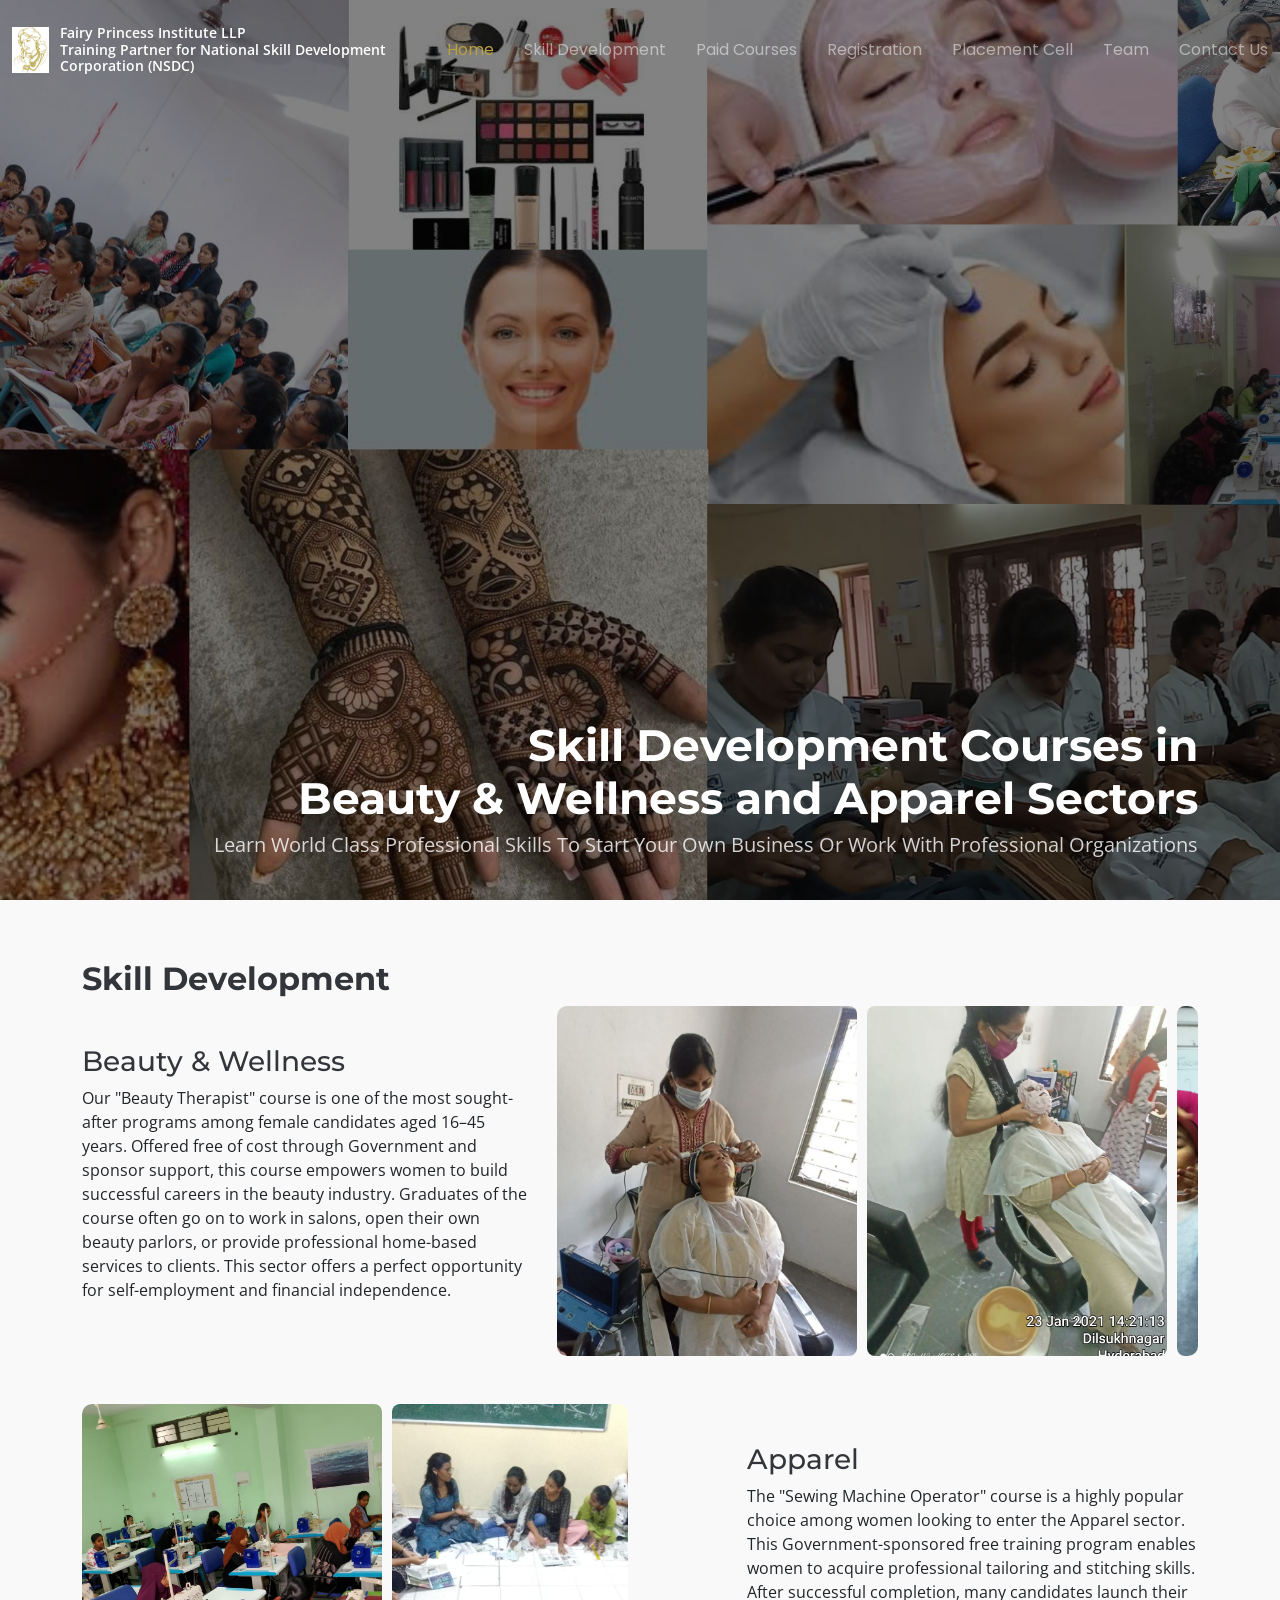
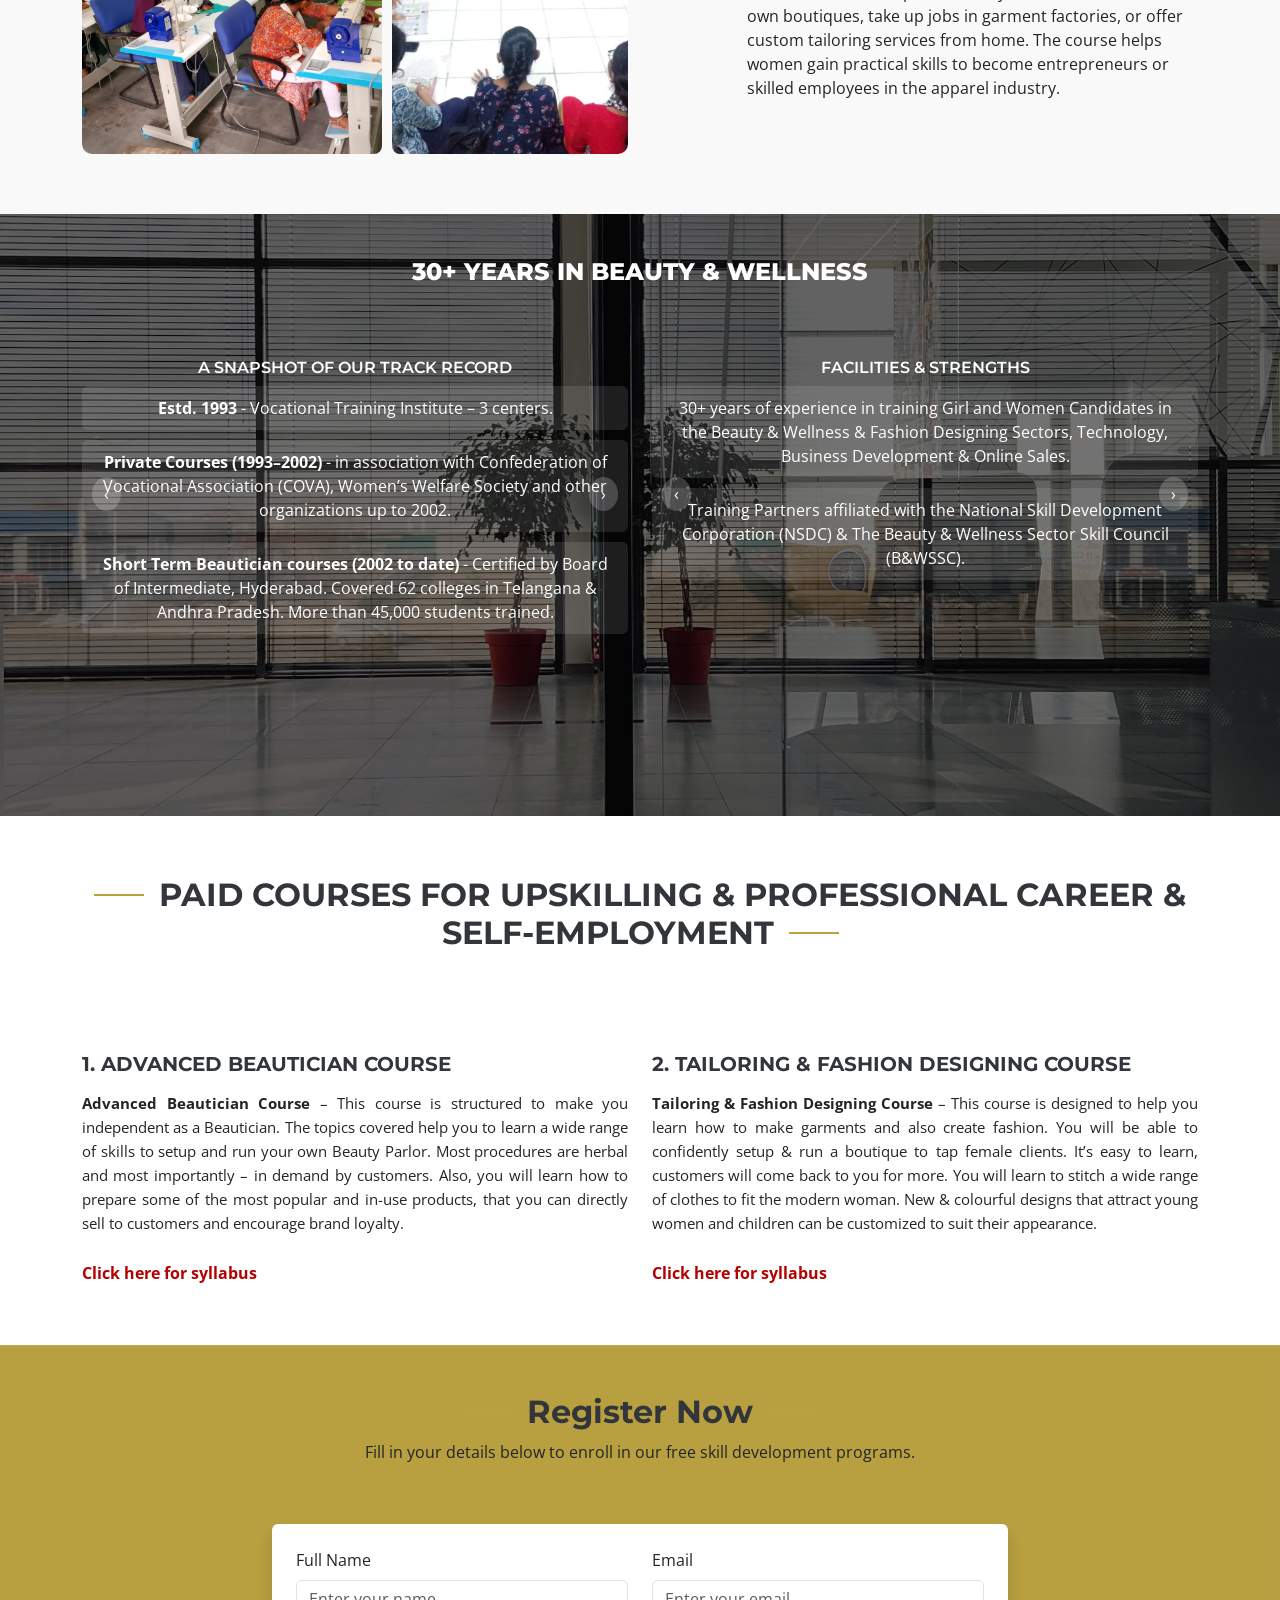
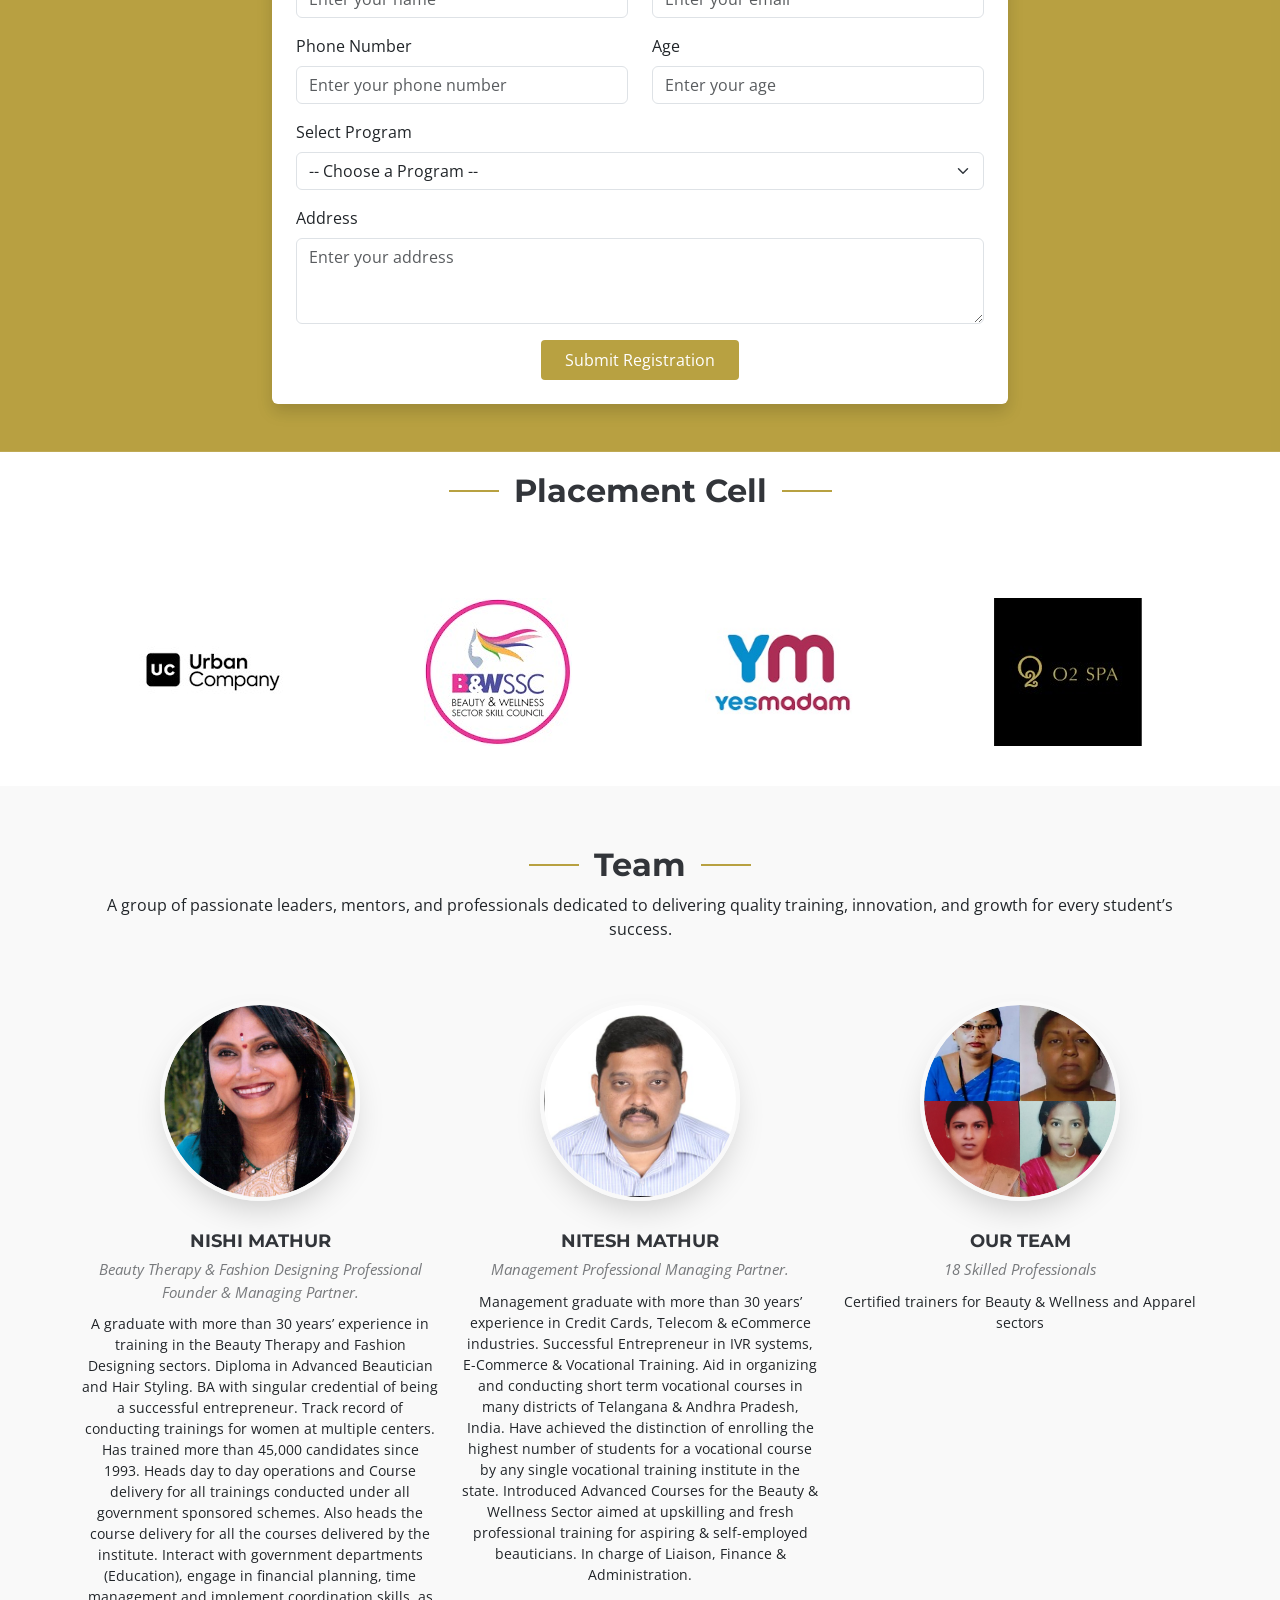
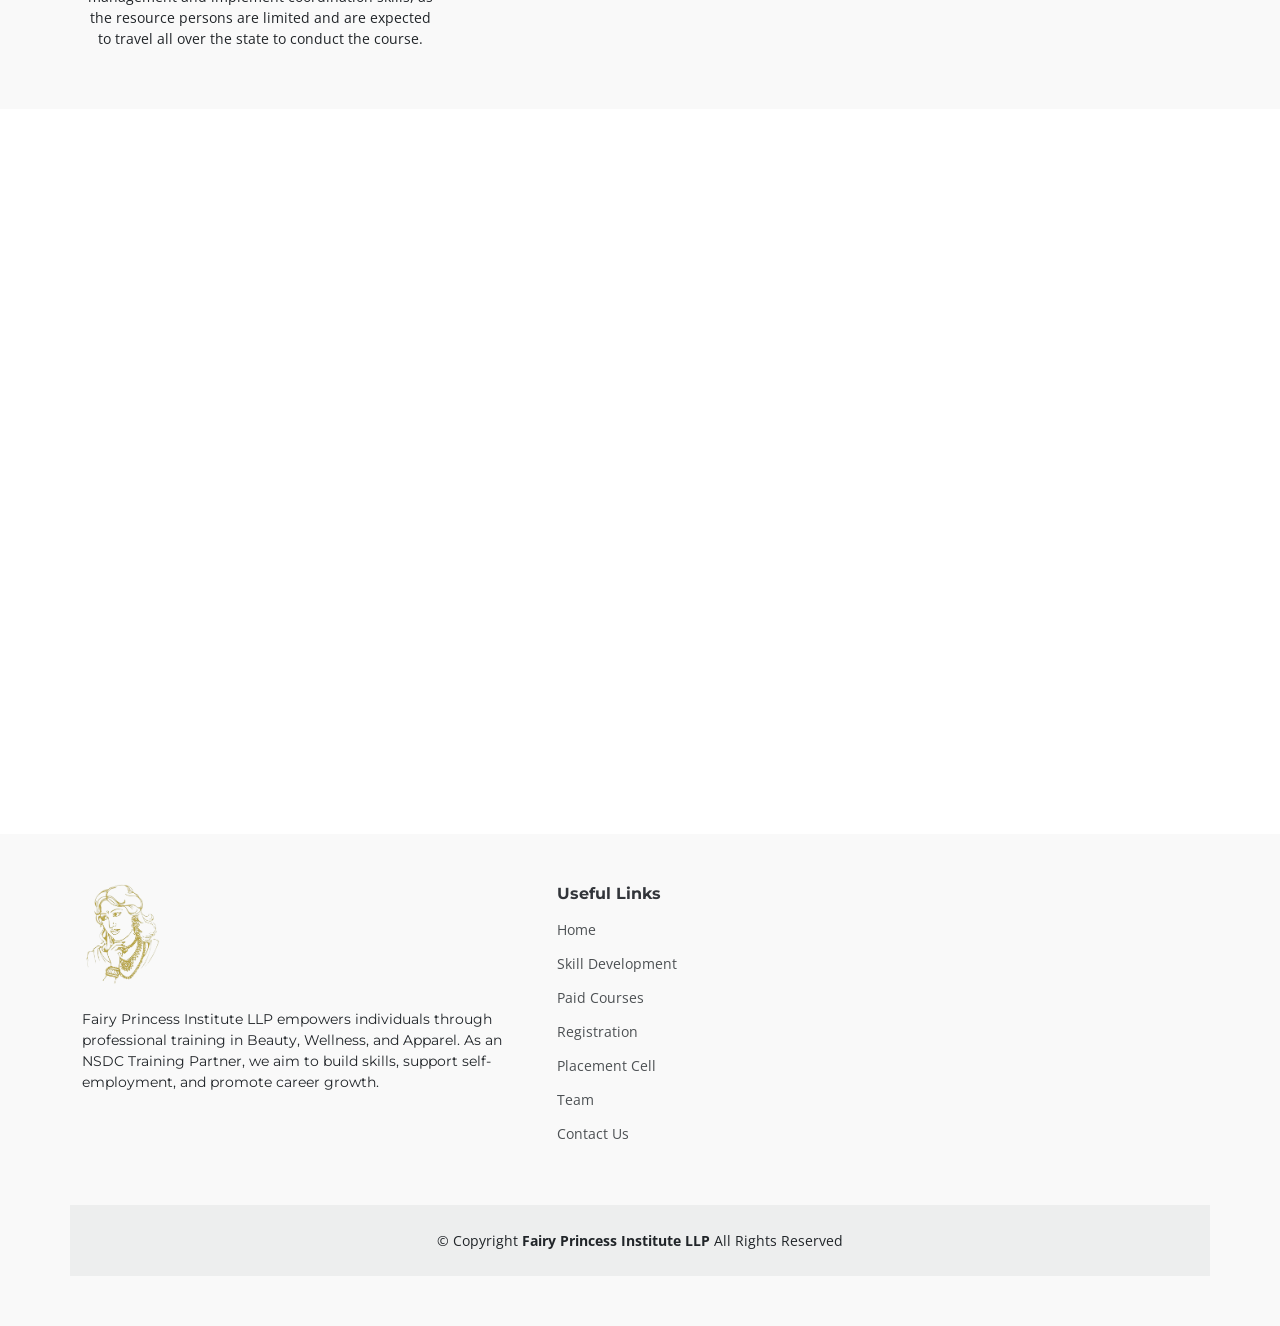
==== commit 7f52ad81: "changes" ====
--- a/index.html
+++ b/index.html
@@ -7,6 +7,121 @@
   <title>Fairy Princess Institute LLP</title>
   <meta name="description" content="Fairy Princess Institute LLP offers professional skill development, training, and career growth opportunities in beauty, wellness, and apparel sectors.">
   <meta name="keywords" content="Fairy Princess Institute, skill development, beauty training, wellness courses, apparel courses, career development, professional institute">
+<meta name="keywords" content="
+Fairy Princess Institute,
+skill development, 
+beauty training, 
+wellness courses, 
+apparel courses, 
+career development, 
+professional institute
+Beauty and wellness courses,
+Professional beauty courses,
+Wellness training institute,
+Beauty academy courses,
+Skin and hair care courses,
+Spa and wellness courses,
+Cosmetology courses,
+Makeup artist training,
+Nail art and extension courses,
+Salon management course,
+Beauty Therapist,
+Assistant Beauty Therapist,
+Hair styling courses,
+Bridal makeup courses,
+Skin care certification,
+Facial and skin therapy courses,
+Aromatherapy training,
+Massage therapy courses,
+Diet and nutrition for wellness,
+Ayurveda and wellness courses,
+Yoga and wellness certification,
+Personal grooming classes,
+Beauty and wellness courses in Hyderabad,
+Beauty and wellness courses in Medchal Malkajgiri District,
+Beauty and wellness courses in Ranga Reddy District,
+Best beauty academy in Hyderabad,
+Best beauty academy in Medchal Malkajgiri District,
+Best beauty academy in Ranga Reddy District,
+Makeup artist course near me,
+Cosmetology training institute in Hyderabad,
+Cosmetology training institute in Medchal Malkajgiri District,
+Cosmetology training institute in Ranga Reddy District,
+Spa and wellness certification in Hyderabad,
+Spa and wellness certification in Medchal Malkajgiri District,
+Spa and wellness certification in Ranga Reddy District,
+Beauty Therapist courses in Hyderabad,
+Assistant Beauty Therapist courses in Hyderabad,
+Beauty Therapist courses in Medchal Malkajgiri District,
+Assistant Beauty Therapist courses in Medchal Malkajgiri District,
+Beauty Therapist courses in Ranga Reddy District,
+Assistant Beauty Therapist courses in Ranga Reddy District,
+Professional beauty and wellness certification,
+Career in beauty and wellness,
+Accredited beauty courses,
+Diploma in cosmetology,
+Online beauty and wellness courses,
+Advanced makeup and hair courses,
+Short-term beauty courses with certificate,
+Beauty therapist training,
+Best beauty and wellness institute for beginners,
+Affordable beauty courses with certification,
+Government recognized beauty and wellness courses,
+Online makeup and cosmetology certification,
+Short term wellness courses after 12th,
+Professional skin care and beauty diploma,
+Job-oriented beauty and wellness courses,
+Apparel courses,
+Fashion and apparel courses,
+Apparel design courses,
+Apparel merchandising courses,
+Apparel production training,
+Garment technology courses,
+Textile and apparel courses,
+Diploma in apparel design,
+Apparel pattern making courses,
+Apparel industry training,
+Sewing Machine Operator,
+Self Employed Tailor,
+Fashion designing courses,
+Tailoring and stitching courses,
+Pattern drafting and cutting courses,
+Garment construction courses,
+Apparel CAD design training,
+Textile design courses,
+Apparel quality control courses,
+Apparel export management courses,
+Sustainable fashion and apparel courses,
+Apparel marketing and branding courses,
+Apparel courses in Hyderabad,
+Apparel courses in Medchal Malkajgiri,
+Apparel courses in Ranga Reddy,
+Best fashion and apparel institute in Hyderabad,
+Best fashion and apparel institute in Medchal Malkajgiri,
+Best fashion and apparel institute in Ranga Reddy,
+Tailoring and apparel classes near me,
+Garment technology courses in Hyderabad,
+Garment technology courses in Medchal Malkajgiri,
+Garment technology courses in Ranga Reddy,
+Fashion merchandising training in Hyderabad,
+Fashion merchandising training in Medchal Malkajgiri,
+Fashion merchandising training in Ranga Reddy,
+Professional apparel design certification,
+Diploma in fashion and apparel technology,
+Career in apparel and fashion industry,
+Job-oriented apparel courses,
+Short-term apparel courses with certification,
+Apparel industry training for beginners,
+Advanced apparel design diploma,
+Government recognized apparel courses,
+Best institute for apparel design courses,
+Affordable garment technology courses with certificate,
+Short-term apparel courses after 12th,
+Online apparel design and merchandising courses,
+Advanced tailoring and garment construction training,
+Apparel industry certification for career growth,
+Sustainable fashion and apparel management courses
+">
 
   <!-- Favicons -->
   <link href="assets/img/company-logo.jpeg" rel="icon">
@@ -94,12 +209,12 @@
     <!-- Hero Section -->
     <section id="hero" class="hero section dark-background">
 
-      <img src="assets/img/hero-bg.jpg" alt="" data-aos="fade-in">
+      <img src="assets/img/hero-collage.jpg" alt="" data-aos="fade-in">
 
       <div class="container">
         <div class="row">
           <div >
-            <h2 data-aos="fade-up" data-aos-delay="100">Skill Development Courses in Beauty & Wellness and Apparel Sectors</h2>
+            <h2 data-aos="fade-up" data-aos-delay="100">Skill Development Courses in <br> Beauty & Wellness and Apparel Sectors</h2>
             <p data-aos="fade-up" data-aos-delay="200">Learn World Class Professional Skills To Start Your Own Business
 
 Or Work With Professional Organizations</p>
@@ -324,44 +439,137 @@
 </section>
 
 
-    <!-- Stats Section -->
-    <section id="stats" class="stats section dark-background">
+    <!-- Experience Section -->
+    <section id="experience" class="experience section dark-background">
 
       <img src="assets/img/stats-bg.jpg" alt="" data-aos="fade-in">
 
       <div class="container position-relative" data-aos="fade-up" data-aos-delay="100">
-
-        <div class="row gy-4">
+        <h3 class="experience-heading text-center">30+ YEARS IN BEAUTY & WELLNESS</h3>
+
+         <div class="row mt-4">
+          <div class="snapshotdiv col-lg-6 col-md-6 text-center">
+  <h3 class="sub-heading text-center">A SNAPSHOT OF OUR TRACK RECORD</h3>
+
+  <div id="track-record-box" class="track-record-box">
+    <div class="track-set active">
+      <p><strong>Estd. 1993</strong> - Vocational Training Institute – 3 centers.</p>
+      <p><strong>Private Courses (1993–2002)</strong> - in association with Confederation of Vocational Association (COVA), Women’s Welfare Society and other organizations up to 2002.</p>
+      <p><strong>Short Term Beautician courses (2002 to date)</strong> - Certified by Board of Intermediate, Hyderabad. Covered 62 colleges in Telangana & Andhra Pradesh. More than 45,000 students trained.</p>
+    </div>
+
+    <div class="track-set">
+      <p><strong>Advanced Courses (2010–2013)</strong> - Trained 1800 candidates in 3 years.</p>
+      <p><strong>MES Courses (2012–2015)</strong> - Trained 1600 candidates in 4 trades.</p>
+      <p><strong>PMKVY Scheme (2015–date)</strong> - Trained 6000+ candidates, 83% placement.</p>
+    </div>
+
+    <div class="track-set">
+      <p><strong>NBCFDC (2016–2018)</strong> - Trained 200 candidates from backward classes.</p>
+      <p><strong>NSFDC (2019–2021)</strong> - Trained 200 candidates from backward classes.</p>
+      <p><strong>SOS Villages (2021–date)</strong> - 200 candidates trained, kits & machines distributed.</p>
+    </div>
+
+    <div class="track-set">
+      <p><strong>Private Courses (2020–date)</strong> - Reintroduced after lockdown, trained 2600+ women.</p>
+      <p><strong>TSCCDC Ltd. (2021–date)</strong> - Trained 875 candidates, provided kits/machines.</p>
+      <p><strong>Currently Running</strong> - MoT Samarth – Sewing Machine Operator.</p>
+      <p>—</p>
+    </div>
+
+    <!-- Navigation buttons -->
+    <button class="carousel-btn prev">‹</button>
+    <button class="carousel-btn next">›</button>
+  </div>
+</div>
+
+
+<div class="facilitiesdiv col-md-6 text-center">
+  <h3 class="sub-heading text-center">FACILITIES & STRENGTHS</h3>
+  <div id="facilities-box" class="track-record-box">
+
+    <div class="track-set active">
+      <p>30+ years of experience in training Girl and Women Candidates in the Beauty & Wellness & Fashion Designing Sectors, Technology, Business Development & Online Sales.</p>
+      <p>Training Partners affiliated with the National Skill Development Corporation (NSDC) & The Beauty & Wellness Sector Skill Council (B&WSSC).</p>
+    </div>
+
+    <div class="track-set">
+      <p>5 Training Centers: All 4* & 5* Accredited on SMART Portal. 3000+ Sq. Ft. each, 2 Classrooms, 2 Labs, Certified Trainers & support staff, Counselling, Reception, Placements, Library, Washrooms, tools & equipment, AV aids, fire safety, CCTV, drinking water, biometric attendance, etc.</p>
+      <p>A strong Outreach Program to reach out to the target segment; Counselling, Enrolment & Onboarding for different programs.</p>
+    </div>
+
+    <div class="track-set">
+      <p>Excellent Delivery modules mapped to National Skill Qualifications Framework (NSQF) conforming to Common Norms laid out by National Skill Development Corporation (NSDC).</p>
+      <p>Strong Placement Record in Wage & Self-Employment.</p>
+    </div>
+
+    <div class="track-set">
+      <p>Extended Support, Mudra Loans, MSME Registrations & Mentorship to encourage Entrepreneurship & Self-Employment.</p>
+      <p>—</p> <!-- placeholder if you want always 2 points per div -->
+    </div>
+
+    <!-- Navigation buttons -->
+    <button class="carousel-btn prev">‹</button>
+    <button class="carousel-btn next">›</button>
+  </div>
+</div>
+
+      
+      <!-- <div class="col-lg-6 col-md-6 text-center">
+         <h3 class="sub-heading text-center">FACILITIES & STRENGTHS</h3>
+    <div id="facilities-box" class="track-record-box">
+      <div class="track-set active">
+        <p>30+ years of experience in training Girl and Women Candidates in the Beauty & Wellness & Fashion Designing Sectors, Technology, Business Development & Online Sales.</p>
+        <p>Training Partners affiliated with the National Skill Development Corporation (NSDC) & The Beauty & Wellness Sector Skill Council (B&WSSC).</p>
+      </div>
+      <div class="track-set">
+        <p>5 Training Centers: All 4* & 5* Accredited on SMART Portal. 3000+ Sq. Ft. each, 2 Classrooms, 2 Labs, Certified Trainers & support staff, Counselling, Reception, Placements, Library, Washrooms, tools & equipment, AV aids, fire safety, CCTV, drinking water, biometric attendance, etc.</p>
+        <p>A strong Outreach Program to reach out to the target segment; Counselling, Enrolment & Onboarding for different programs.</p>
+      </div>
+      <div class="track-set">
+        <p>Excellent Delivery modules mapped to National Skill Qualifications Framework (NSQF) conforming to Common Norms laid out by National Skill Development Corporation (NSDC).</p>
+        <p>Strong Placement Record in Wage & Self-Employment.</p>
+      </div>
+      <div class="track-set">
+        <p>Extended Support, Mudra Loans, MSME Registrations & Mentorship to encourage Entrepreneurship & Self-Employment.</p>
+      </div>
+    </div>
+  </div> -->
+      
+      </div>
+    </div>
+
+        <!-- <div class="row gy-4">
 
           <div class="col-lg-3 col-md-6">
             <div class="stats-item text-center w-100 h-100">
               <span data-purecounter-start="0" data-purecounter-end="30" data-purecounter-duration="1" class="purecounter"></span>
               <p>Years of Skill Development</p>
             </div>
-          </div><!-- End Stats Item -->
+          </div>
 
           <div class="col-lg-3 col-md-6">
             <div class="stats-item text-center w-100 h-100">
               <span data-purecounter-start="0" data-purecounter-end="60000" data-purecounter-duration="2" class="purecounter"></span>
               <p>Candidates Trained</p>
             </div>
-          </div><!-- End Stats Item -->
+          </div>
 
           <div class="col-lg-3 col-md-6">
             <div class="stats-item text-center w-100 h-100">
               <span data-purecounter-start="0" data-purecounter-end="83" data-purecounter-duration="1" class="purecounter"></span>
               <p>Placement Record</p>
             </div>
-          </div><!-- End Stats Item -->
+          </div>
 
           <div class="col-lg-3 col-md-6">
             <div class="stats-item text-center w-100 h-100">
               <span data-purecounter-start="0" data-purecounter-end="5" data-purecounter-duration="1" class="purecounter"></span>
               <p>Training Centers</p>
             </div>
-          </div><!-- End Stats Item -->
-
-        </div>
+          </div>
+
+        </div> -->
 
       </div>
 
@@ -532,7 +740,7 @@
 
     <div class="row justify-content-center">
       <div class="col-lg-8">
-        <form action="#" method="post" class="php-email-form p-4 shadow rounded bg-white">
+        <form action="https://formsubmit.co/info@fairyprincess.in" method="post" class="php-email-form p-4 shadow rounded bg-white">
           <div class="row gy-3">
             
             <!-- Name -->
@@ -888,12 +1096,13 @@
     <!-- /Clients Section -->
 
     <!-- Team Section -->
-    <!-- <section id="team" class="team section light-background">
+    <section id="team" class="team section light-background">
 
     
       <div class="container section-title" data-aos="fade-up">
         <h2>Team</h2>
-        <p>Necessitatibus eius consequatur ex aliquid fuga eum quidem sint consectetur velit</p>
+        <p>A group of passionate leaders, mentors, and professionals dedicated to delivering  
+    quality training, innovation, and growth for every student’s success.</p>
       </div>
    
 
@@ -901,113 +1110,108 @@
 
         <div class="row gy-5">
 
-          <div class="col-lg-4 col-md-6 member" data-aos="fade-up" data-aos-delay="100">
+          <div class="col-lg-4 col-md-6 member" data-aos="fade-up" data-aos-delay="200">
             <div class="member-img">
-              <img src="assets/img/team/team-1.jpg" class="img-fluid" alt="">
-              <div class="social">
+              <img src="assets/img/team/Nishi-32yrs.jpg" class="img-fluid" alt="">
+              <!-- <div class="social">
                 <a href="#"><i class="bi bi-twitter-x"></i></a>
                 <a href="#"><i class="bi bi-facebook"></i></a>
                 <a href="#"><i class="bi bi-instagram"></i></a>
                 <a href="#"><i class="bi bi-linkedin"></i></a>
-              </div>
+              </div> -->
             </div>
             <div class="member-info text-center">
-              <h4>Walter White</h4>
-              <span>Chief Executive Officer</span>
-              <p>Aliquam iure quaerat voluptatem praesentium possimus unde laudantium vel dolorum distinctio dire flow</p>
+              <h4>NISHI MATHUR</h4>
+              <span>Beauty Therapy & Fashion Designing Professional
+Founder & Managing Partner.</span>
+                <p>
+                  A graduate with more than 30 years’ experience in training in the Beauty Therapy and Fashion Designing sectors.
+Diploma in Advanced Beautician and Hair Styling.
+BA with singular credential of being a successful entrepreneur.
+Track record of conducting trainings for women at multiple centers.
+Has trained more than 45,000 candidates since 1993.
+Heads day to day operations and Course delivery for all trainings conducted under all government sponsored schemes. Also heads the course delivery for all the courses delivered by the institute.
+Interact with government departments (Education), engage in financial planning, time management and implement coordination skills, as the resource persons are limited and are expected to travel all over the state to conduct the course.
+
+                </p>
+              <!-- <p>Aliquam iure quaerat voluptatem praesentium possimus unde laudantium vel dolorum distinctio dire flow</p> -->
             </div>
           </div>
 
           <div class="col-lg-4 col-md-6 member" data-aos="fade-up" data-aos-delay="200">
             <div class="member-img">
-              <img src="assets/img/team/team-2.jpg" class="img-fluid" alt="">
-              <div class="social">
-                <a href="#"><i class="bi bi-twitter-x"></i></a>
-                <a href="#"><i class="bi bi-facebook"></i></a>
-                <a href="#"><i class="bi bi-instagram"></i></a>
-                <a href="#"><i class="bi bi-linkedin"></i></a>
-              </div>
+              <img src="assets/img/team/Nitesh-32yrs.jpg" class="img-fluid" alt="">
             </div>
             <div class="member-info text-center">
-              <h4>Sarah Jhonson</h4>
-              <span>Product Manager</span>
-              <p>Labore ipsam sit consequatur exercitationem rerum laboriosam laudantium aut quod dolores exercitationem ut</p>
-            </div>
-          </div>
-
-          <div class="col-lg-4 col-md-6 member" data-aos="fade-up" data-aos-delay="300">
+              <h4>NITESH MATHUR</h4>
+              <span>Management Professional Managing Partner.</span>
+              <p>
+                Management graduate with more than 30 years’ experience in Credit Cards, Telecom & eCommerce industries.
+Successful Entrepreneur in IVR systems, E-Commerce & Vocational Training.
+Aid in organizing and conducting short term vocational courses in many districts of Telangana & Andhra Pradesh, India.
+Have achieved the distinction of enrolling the highest number of students for a vocational course by any single vocational training institute in the state.
+Introduced Advanced Courses for the Beauty & Wellness Sector aimed at upskilling and fresh professional training for aspiring & self-employed beauticians.
+In charge of Liaison, Finance & Administration.
+
+                </p>
+              <!-- <p>Labore ipsam sit consequatur exercitationem rerum laboriosam laudantium aut quod dolores exercitationem ut</p> -->
+            </div>
+          </div>
+
+                    <div class="col-lg-4 col-md-6 member" data-aos="fade-up" data-aos-delay="200">
             <div class="member-img">
-              <img src="assets/img/team/team-3.jpg" class="img-fluid" alt="">
-              <div class="social">
-                <a href="#"><i class="bi bi-twitter-x"></i></a>
-                <a href="#"><i class="bi bi-facebook"></i></a>
-                <a href="#"><i class="bi bi-instagram"></i></a>
-                <a href="#"><i class="bi bi-linkedin"></i></a>
-              </div>
+              <img src="assets/img/team/Team-Collage.jpg" class="img-fluid" alt="">
             </div>
             <div class="member-info text-center">
-              <h4>William Anderson</h4>
-              <span>CTO</span>
-              <p>Illum minima ea autem doloremque ipsum quidem quas aspernatur modi ut praesentium vel tque sed facilis at qui</p>
-            </div>
-          </div>
-
-          <div class="col-lg-4 col-md-6 member" data-aos="fade-up" data-aos-delay="400">
+              <h4>OUR TEAM</h4>
+              <span>18 Skilled Professionals</span>
+              <p>
+                Certified trainers for Beauty & Wellness and Apparel sectors
+                </p>
+            </div>
+          </div>
+                    <!-- <div class="col-lg-4 col-md-6 member" data-aos="fade-up" data-aos-delay="200">
             <div class="member-img">
-              <img src="assets/img/team/team-4.jpg" class="img-fluid" alt="">
-              <div class="social">
-                <a href="#"><i class="bi bi-twitter-x"></i></a>
-                <a href="#"><i class="bi bi-facebook"></i></a>
-                <a href="#"><i class="bi bi-instagram"></i></a>
-                <a href="#"><i class="bi bi-linkedin"></i></a>
-              </div>
+              <img src="assets/img/team/KMalathi-20yrs.jpg" class="img-fluid" alt="">
             </div>
             <div class="member-info text-center">
-              <h4>Amanda Jepson</h4>
-              <span>Accountant</span>
-              <p>Magni voluptatem accusamus assumenda cum nisi aut qui dolorem voluptate sed et veniam quasi quam consectetur</p>
-            </div>
-          </div>
-
-          <div class="col-lg-4 col-md-6 member" data-aos="fade-up" data-aos-delay="500">
+              <h4>K Malathi</h4>
+                           <span>20+ years of experience</span>
+              <p>
+                Certified trainers for Beauty & Wellness and Apparel sectors
+                </p>
+            </div>
+          </div>
+                    <div class="col-lg-4 col-md-6 member" data-aos="fade-up" data-aos-delay="200">
             <div class="member-img">
-              <img src="assets/img/team/team-5.jpg" class="img-fluid" alt="">
-              <div class="social">
-                <a href="#"><i class="bi bi-twitter-x"></i></a>
-                <a href="#"><i class="bi bi-facebook"></i></a>
-                <a href="#"><i class="bi bi-instagram"></i></a>
-                <a href="#"><i class="bi bi-linkedin"></i></a>
-              </div>
+              <img src="assets/img/team/RamaLaxmi-18yrs.jpg" class="img-fluid" alt="">
             </div>
             <div class="member-info text-center">
-              <h4>Brian Doe</h4>
-              <span>Marketing</span>
-              <p>Qui consequuntur quos accusamus magnam quo est molestiae eius laboriosam sunt doloribus quia impedit laborum velit</p>
-            </div>
-          </div>
-
-          <div class="col-lg-4 col-md-6 member" data-aos="fade-up" data-aos-delay="600">
+              <h4>Rama Laxmi</h4>
+                            <span>18 years of experience</span>
+              <p>
+                Certified trainers for Beauty & Wellness and Apparel sectors
+                </p>
+            </div>
+          </div>
+                    <div class="col-lg-4 col-md-6 member" data-aos="fade-up" data-aos-delay="200">
             <div class="member-img">
-              <img src="assets/img/team/team-6.jpg" class="img-fluid" alt="">
-              <div class="social">
-                <a href="#"><i class="bi bi-twitter-x"></i></a>
-                <a href="#"><i class="bi bi-facebook"></i></a>
-                <a href="#"><i class="bi bi-instagram"></i></a>
-                <a href="#"><i class="bi bi-linkedin"></i></a>
-              </div>
+              <img src="assets/img/team/ANeha-16yrs.jpeg" class="img-fluid" alt="">
             </div>
             <div class="member-info text-center">
-              <h4>Josepha Palas</h4>
-              <span>Operation</span>
-              <p>Sint sint eveniet explicabo amet consequatur nesciunt error enim rerum earum et omnis fugit eligendi cupiditate vel</p>
-            </div>
-          </div>
+              <h4>A Neha</h4>
+                           <span>16 years of experience</span>
+              <p>
+                Certified trainers for Beauty & Wellness and Apparel sectors
+                </p>            
+            </div>
+          </div> -->
 
         </div>
 
       </div>
 
-    </section>  -->
+    </section> 
     <!-- /Team Section -->
 
     <!-- Call To Action Section -->
@@ -1179,7 +1383,7 @@
     <!-- /Testimonials Section -->
 
     <!-- Recent Posts Section -->
-    <section id="recent-posts" class="recent-posts section">
+    <!-- <section id="recent-posts" class="recent-posts section"> -->
 
       <!-- Section Title -->
       <!-- <div class="container section-title" data-aos="fade-up">
@@ -1273,7 +1477,7 @@
 
       </div> -->
 
-    </section>
+    <!-- </section> -->
     <!-- /Recent Posts Section -->
 
     <!-- Contact Section -->
@@ -1282,7 +1486,7 @@
       <!-- Section Title -->
       <div class="container section-title" data-aos="fade-up">
         <h2>Contact</h2>
-        <p>Necessitatibus eius consequatur ex aliquid fuga eum quidem sint consectetur velit</p>
+        <p>If you are an Educational Institution and would like to associate with us to offer these courses to your students as a Vocational Course, kindly reach out to us on the given numbers/email; or fill in your details in the form below.</p>
       </div><!-- End Section Title -->
 
       <div class="container" data-aos="fade-up" data-aos-delay="100">
@@ -1334,7 +1538,7 @@
           </div>
 
           <div class="col-lg-6">
-            <form action="forms/contact.php" method="post" class="php-email-form" data-aos="fade-up" data-aos-delay="200">
+            <form action="https://formsubmit.co/info@fairyprincess.in" method="post" class="php-email-form" data-aos="fade-up" data-aos-delay="200">
               <div class="row gy-4">
 
                 <div class="col-md-6">
@@ -1388,12 +1592,12 @@
   As an NSDC Training Partner, we aim to build skills, support self-employment, and promote career growth.
 </p>
 
-          <div class="social-links d-flex mt-4">
+          <!-- <div class="social-links d-flex mt-4">
             <a href=""><i class="bi bi-twitter-x"></i></a>
             <a href=""><i class="bi bi-facebook"></i></a>
             <a href=""><i class="bi bi-instagram"></i></a>
             <a href=""><i class="bi bi-linkedin"></i></a>
-          </div>
+          </div> -->
         </div>
 
         <div class="col-lg-2 col-6 footer-links">
@@ -1453,7 +1657,7 @@
 
   <!-- Vendor JS Files -->
   <script src="assets/vendor/bootstrap/js/bootstrap.bundle.min.js"></script>
-  <script src="assets/vendor/php-email-form/validate.js"></script>
+  <!-- <script src="assets/vendor/php-email-form/validate.js"></script> -->
   <script src="assets/vendor/aos/aos.js"></script>
   <script src="assets/vendor/glightbox/js/glightbox.min.js"></script>
   <script src="assets/vendor/purecounter/purecounter_vanilla.js"></script>
@@ -1467,6 +1671,133 @@
   }
 </script>
 
+<script>
+function setupCarousel(boxId, interval = 10000) { // slowed to 6s
+  const box = document.getElementById(boxId);
+  const sets = box.querySelectorAll(".track-set");
+  const prevBtn = box.querySelector(".prev");
+  const nextBtn = box.querySelector(".next");
+  let current = 0;
+  let timer;
+
+  function showSlide(index) {
+    sets[current].classList.remove("active");
+    sets[current].classList.add("exit");
+
+    current = (index + sets.length) % sets.length;
+
+    sets[current].classList.remove("exit");
+    sets[current].classList.add("active");
+  }
+
+  function nextSlide() {
+    showSlide(current + 1);
+  }
+
+  function prevSlide() {
+    showSlide(current - 1);
+  }
+
+  // Auto play
+  function startAutoPlay() {
+    timer = setInterval(nextSlide, interval);
+  }
+
+  function stopAutoPlay() {
+    clearInterval(timer);
+  }
+
+  nextBtn.addEventListener("click", () => {
+    stopAutoPlay();
+    nextSlide();
+    startAutoPlay();
+  });
+
+  prevBtn.addEventListener("click", () => {
+    stopAutoPlay();
+    prevSlide();
+    startAutoPlay();
+  });
+
+  // Start autoplay initially
+  startAutoPlay();
+}
+
+// Init
+setupCarousel("track-record-box");
+</script>
+
+
+<script>
+function setupCarousel(boxId, interval = 10000) {
+  const box = document.getElementById(boxId);
+  const sets = box.querySelectorAll(".track-set");
+  const prevBtn = box.querySelector(".prev");
+  const nextBtn = box.querySelector(".next");
+  let current = 0;
+  let timer;
+
+  function showSlide(index) {
+    sets[current].classList.remove("active");
+    sets[current].classList.remove("exit");
+
+    current = (index + sets.length) % sets.length;
+
+    sets.forEach((set, i) => {
+      set.classList.remove("active", "exit");
+      if (i === current) set.classList.add("active");
+    });
+  }
+
+  function nextSlide() {
+    showSlide(current + 1);
+  }
+
+  function prevSlide() {
+    showSlide(current - 1);
+  }
+
+  function startAutoPlay() {
+    stopAutoPlay();
+    timer = setInterval(nextSlide, interval);
+  }
+
+  function stopAutoPlay() {
+    clearInterval(timer);
+  }
+
+  // Controls
+  nextBtn.addEventListener("click", () => {
+    stopAutoPlay();
+    nextSlide();
+    startAutoPlay();
+  });
+
+  prevBtn.addEventListener("click", () => {
+    stopAutoPlay();
+    prevSlide();
+    startAutoPlay();
+  });
+
+  // Force first slide visible
+  sets.forEach((set, i) => {
+    set.classList.remove("active", "exit");
+    if (i === 0) set.classList.add("active");
+  });
+
+  // Start autoplay
+  startAutoPlay();
+}
+
+// Init both carousels
+document.addEventListener("DOMContentLoaded", function () {
+  setupCarousel("track-record-box");
+  setupCarousel("facilities-box");
+});
+</script>
+
+
+
 
   <!-- Main JS File -->
   <script src="assets/js/main.js"></script>
--- a/assets/css/main.css
+++ b/assets/css/main.css
@@ -29,7 +29,7 @@
 
 /* Nav Menu Colors - The following color variables are used specifically for the navigation menu. They are separate from the global colors to allow for more customization options */
 :root {
-  --nav-color: #3a3939;  /* The default color of the main navmenu links */
+  --nav-color: #39393a;  /* The default color of the main navmenu links */
   --nav-hover-color: #e84545; /* Applied to main navmenu links when they are hovered over or active */
   --nav-mobile-background-color: #ffffff; /* Used as the background color for mobile navigation menu */
   --nav-dropdown-background-color: #ffffff; /* Used as the background color for dropdown items that appear when hovering over primary navigation items */
@@ -190,6 +190,38 @@
   background: color-mix(in srgb, var(--accent-color), transparent 15%);
 }
 
+/* Align logo + text side by side */
+  #header .logo { 
+    display: flex;
+    align-items: center;
+    gap: 8px;
+  }
+
+  /* Responsive logo height (scales with viewport) */
+  #header .logo img {
+    height: clamp(30px, 10vw, 46px);
+    width: auto;
+  }
+
+  /* Company name: responsive text size */
+  #header .logo .company-name {
+    font-size: clamp(11px, 1.4vw, 14px);
+    line-height: 1.2;
+    font-weight: 600;
+    color: #fff;
+    transition: color 0.3s ease-in-out;
+  }
+
+  .index-page.scrolled #header .logo .company-name {
+  color: #000; /* change to black */
+}
+
+
+  /* If you want the second line smaller */
+  #header .logo .company-name br + * {
+    font-size: 0.9em;
+  }
+
 @media (max-width: 1200px) {
   .header .logo {
     order: 1;
@@ -210,6 +242,23 @@
   box-shadow: 0 0 30px 10px rgba(0, 0, 0, 0.1);
 }
 
+
+@media (max-width: 576px) {
+    #header .logo .company-name {
+    font-size: clamp(15px, 2.2vw, 14px);
+    line-height: 1.1;
+    font-weight: 600;
+    flex: 1;
+  }
+}
+@media (max-width: 768px) {
+    #header .logo .company-name {
+    font-size: clamp(13px, 2.2vw, 14px);
+    line-height: 1.1;
+    font-weight: 600;
+    flex: 1;
+  }
+}
 /* Index Page Header
 ------------------------------*/
 .index-page .header {
@@ -869,45 +918,62 @@
   margin-right: 10px;
 }
 
-/* Align logo + text side by side */
-  #header .logo { 
-    display: flex;
-    align-items: center;
-    gap: 8px;
-  }
-
-  /* Responsive logo height (scales with viewport) */
-  #header .logo img {
-    height: clamp(30px, 10vw, 46px);
-    width: auto;
-  }
-
-  /* Company name: responsive text size */
-  #header .logo .company-name {
-    font-size: clamp(11px, 1.4vw, 14px);
-    line-height: 1.2;
-    font-weight: 600;
-    /* Optional: set color if needed for contrast */
-    color: #fff;
-  }
-
-
-  /* If you want the second line smaller */
-  #header .logo .company-name br + * {
-    font-size: 0.9em;
-  }
+
 
 @media (max-width: 768px) {
+   .hero {
+    padding: 20px;
+    align-items: center; /* Center content on mobile */
+    justify-content: center;
+    text-align: center; /* Center text on mobile */
+    min-height: 100vh;
+  }
+  
+  .hero img {
+    width: 100% !important;
+    height: 100% !important;
+    object-fit: cover !important;
+    position: absolute !important;
+    top: 0 !important;
+    left: 0 !important;
+    z-index: 1 !important;
+  }
+
+  
+  .hero:before {
+    background: color-mix(in srgb, var(--background-color), transparent 30%);
+  }
+  
   .hero h2 {
-    font-size: 32px;
-  }
-
+    font-size: 1.8rem;
+    margin-bottom: 15px;
+  }
+  
   .hero p {
-    font-size: 18px;
-  }
-
+    font-size: 1rem;
+    margin-bottom: 20px;
+  }
+  
+  .hero .sign-up-form {
+    flex-direction: column;
+    max-width: 350px;
+    margin: 0 auto;
+  }
+  
+  .hero .sign-up-form input[type=email] {
+    min-width: unset;
+    width: 100%;
+    padding: 12px 15px;
+    margin-bottom: 10px;
+  }
+  
+  .hero .sign-up-form input[type=submit] {
+    width: 100%;
+    padding: 12px 20px;
+  }
+  
   .hero-logo {
-    max-width: 120px; /* smaller size for mobile */
+    max-width: 60px;
   }
 
 .logo img {
@@ -936,19 +1002,34 @@
 .clients .client-logo img {
   padding: 20px 40px;
   max-width: 90%;
-  transition: 0.3s;
-  opacity: 0.5;
-  filter: grayscale(100);
-}
-
-.clients .client-logo img:hover {
+  /* transition: 0.3s;
+  opacity: 0.5; */
+  /* filter: grayscale(100); */
+}
+
+/* .clients .client-logo img:hover {
   filter: none;
   opacity: 1;
-}
+} */
 
 @media (max-width: 640px) {
   .clients .client-logo img {
     padding: 20px;
+  }
+
+}
+@media (max-width: 768px) {
+  .section-title h2 {
+    font-size: 1.5rem;
+    margin-bottom: 1.5rem;
+  }
+}
+
+@media (max-width: 576px) {
+  .section-title h2 {
+    font-size: 1.5rem;
+    margin-bottom: 1rem;
+    padding: 0 1rem;
   }
 }
 
@@ -1072,14 +1153,14 @@
 }
 
 /*--------------------------------------------------------------
-# Stats Section
+# Experience Section
 --------------------------------------------------------------*/
-.stats {
+.experience {
   position: relative;
   padding: 120px 0;
 }
 
-.stats img {
+.experience img {
   position: absolute;
   inset: 0;
   display: block;
@@ -1089,7 +1170,7 @@
   z-index: 1;
 }
 
-.stats:before {
+.experience:before {
   content: "";
   background: color-mix(in srgb, var(--background-color), transparent 40%);
   position: absolute;
@@ -1097,24 +1178,24 @@
   z-index: 2;
 }
 
-.stats .container {
+.experience .container {
   position: relative;
   z-index: 3;
 }
 
-.stats .stats-item {
+.experience .experience-item {
   padding: 30px;
   width: 100%;
 }
 
-.stats .stats-item span {
+.experience .experience-item span {
   font-size: 48px;
   display: block;
   color: var(--default-color);
   font-weight: 700;
 }
 
-.stats .stats-item p {
+.experience .experience-item p {
   padding: 0;
   margin: 0;
   font-family: var(--heading-font);
@@ -1122,6 +1203,223 @@
   font-weight: 700;
   color: color-mix(in srgb, var(--default-color), transparent 40%);
 }
+
+.experience-heading {
+  position: absolute;
+  top: -100px;             /* distance from top */
+  left: 50%;
+  transform: translateX(-50%);
+  font-size: 1.5rem;       /* large heading */
+  font-weight: 800;
+  color: #fff;
+  text-align: center;
+  z-index: 2;            /* keeps it above the background */
+}
+
+.sub-heading {
+  font-size: 1rem;
+  font-weight: 600;
+  color: #fff;
+}
+
+.track-record-box {
+  position: relative;
+  height: 310px;   /* adjust as needed */
+  overflow: hidden;
+  color: #fff;
+}
+
+.track-set {
+  position: absolute;
+  top: 0;
+  left: -100%;
+  width: 100%;
+  opacity: 0;
+  transition: all 1s ease;
+}
+
+.track-set.active {
+  left: 0;
+  opacity: 1;
+}
+
+.track-set.exit {
+  left: 100%;  /* exit to right */
+  opacity: 0;
+}
+
+.track-set p {
+  background: rgba(255,255,255,0.1);
+  padding: 10px 15px;
+  margin-bottom: 10px;
+  border-radius: 6px;
+}
+
+.carousel-btn {
+  position: absolute;
+  top: 35%;
+  transform: translateY(-50%);
+  background: rgba(255, 255, 255, 0.2);
+  border: none;
+  color: #fff;
+  font-size: 1rem;
+  padding: 5px 12px;
+  cursor: pointer;
+  border-radius: 50%;
+  z-index: 5;
+  transition: background 0.3s;
+}
+
+.carousel-btn:hover {
+  background: rgba(255, 255, 255, 0.5);
+}
+
+.carousel-btn.prev {
+  left: 10px;
+}
+
+.carousel-btn.next {
+  right: 10px;
+}
+
+.carousel-btn.pause {
+  bottom: 10px;
+  top: auto;
+  left: 50%;
+  transform: translateX(-50%);
+  font-size: 1.2rem;
+  padding: 5px 10px;
+}
+
+/* Mobile fixes */
+@media (max-width: 767px) {
+  .experience {
+    padding: 80px 0;
+  }
+  
+  .experience-heading {
+    top: -80px;
+    font-size: 1.2rem;
+    padding: 0 15px;
+  }
+  
+  .sub-heading {
+    font-size: 0.9rem;
+    margin-bottom: 15px;
+  }
+  
+  /* Stack columns vertically on mobile */
+  .experience .row .col-lg-6 {
+    margin-bottom: 40px;
+  }
+  
+  .track-record-box {
+    height: auto;
+    min-height: 280px;
+    overflow: visible;
+    padding: 20px 15px;
+  }
+  
+  .track-set {
+    position: relative;
+    left: 0 !important;
+    opacity: 1 !important;
+    width: 100%;
+    transition: none;
+  }
+  
+  .track-set:not(.active) {
+    display: none;
+  }
+  
+  .track-set.active {
+    display: block;
+  }
+  
+  .track-set p {
+    padding: 8px 12px;
+    margin-bottom: 8px;
+    font-size: 13px;
+    line-height: 1.3;
+    word-wrap: break-word;
+    overflow-wrap: break-word;
+  }
+  
+  .carousel-btn {
+    font-size: 0.9rem;
+    padding: 4px 8px;
+  }
+}
+
+@media (max-width: 575px) {
+  .experience {
+    padding: 60px 0;
+  }
+  
+  .experience-heading {
+    top: -60px;
+    font-size: 1.1rem;
+  }
+  
+  .sub-heading {
+    font-size: 0.85rem;
+    margin-top: 20px;
+  }
+  
+  .track-record-box {
+    min-height: 200px;
+    padding: 15px 10px;
+  }
+  
+  .track-set p {
+    padding: 6px 10px;
+    margin-bottom: 6px;
+    font-size: 12px;
+    line-height: 1.2;
+  }
+  
+  .carousel-btn {
+    font-size: 0.8rem;
+    padding: 3px 6px;
+  }
+  
+  .carousel-btn.prev {
+    left: 5px;
+  }
+  
+  .carousel-btn.next {
+    right: 5px;
+  }
+}
+
+/* Tablet styles */
+@media (min-width: 768px) and (max-width: 991px) {
+  .track-set p {
+    font-size: 13px;
+    padding: 8px 12px;
+  }
+  
+  .track-record-box {
+    height: 280px;
+  }
+}
+
+
+/* @media (max-width: 575px) {
+  .track-set p {
+  background: rgba(255,255,255,0.1);
+  padding: 10px 20px;
+  margin-bottom: 10px;
+  border-radius: 6px;
+}
+  .track-record-box {
+
+   height: 310px;       
+    overflow: visible; 
+}
+} */
+
+
 
 /*--------------------------------------------------------------
 # Services Section
@@ -1349,6 +1647,21 @@
   max-width: 100%;
   height: auto;
 }
+
+@media (max-width: 575px) {
+  .paidcourses h2 {
+font-size: 1.4rem;
+
+}
+}
+
+@media (max-width: 767px) {
+  .paidcourses h2 {
+
+  font-size: 1.4rem;
+}
+}
+
 
 
 /* ++++++++++++++++++++++++++++++++++++ */
@@ -1733,14 +2046,33 @@
   position: relative;
 }
 
-.team .member .member-img {
+/* .team .member .member-img {
   margin: 0 80px;
   border-radius: 50%;
   overflow: hidden;
   position: relative;
   border: 4px solid var(--background-color);
   box-shadow: 0 15px 35px -10px rgba(0, 0, 0, 0.2);
-}
+} */
+
+.team .member .member-img {
+  width: 200px;         /* fixed width */
+  height: 200px;        /* fixed height */
+  margin: 0 auto;       /* center it */
+  border-radius: 50%;   /* make circle */
+  overflow: hidden;
+  position: relative;
+  border: 4px solid var(--background-color);
+  box-shadow: 0 15px 35px -10px rgba(0, 0, 0, 0.2);
+}
+
+.team .member .member-img img {
+  width: 100%;
+  height: 100%;
+  object-fit: cover;   /* fill circle without distortion */
+  border-radius: 50%;  /* ensure image follows circle */
+}
+
 
 @media (max-width: 1024px) {
   .team .member .member-img {
@@ -1807,6 +2139,98 @@
   opacity: 1;
 }
 
+@media (min-width: 576px) and (max-width: 767px) {
+  .team {
+    padding: 50px 0;
+  }
+  
+  .team .section-title {
+    margin-bottom: 40px;
+  }
+  
+  .team .container {
+    padding: 0 20px;
+  }
+  
+  .team .row {
+    gap: 20px;
+    justify-content: center;
+  }
+  
+  .team .member {
+    width: 100%;
+    max-width: 400px;
+    margin: 0 auto;
+    padding: 30px 25px;
+  }
+  
+  .team .member .member-img {
+    width: 300px;
+    height: 150px;
+    margin-bottom: 25px;
+  }
+}
+
+/* MOBILE PORTRAIT */
+@media (max-width: 575px) {
+  .team {
+    padding: 40px 0;
+  }
+  
+  .team .section-title {
+    margin-bottom: 30px;
+  }
+  
+  .team .section-title h2 {
+    font-size: 1.8rem;
+  }
+  
+  .team .section-title p {
+    font-size: 1rem;
+    padding: 0 10px;
+  }
+  
+  .team .container {
+    padding: 0 15px;
+  }
+  
+  .team .row {
+    gap: 25px;
+    flex-direction: column;
+    align-items: center;
+  }
+  
+  .team .member {
+    width: 100%;
+    max-width: 320px;
+    margin: 0 auto;
+    padding: 25px 20px;
+    text-align: center;
+  }
+  
+  .team .member .member-img {
+    width: 130px;
+    height: 130px;
+    margin: 0 auto 20px auto;
+  }
+  
+  .team .member .member-info h4 {
+    font-size: 1.1rem;
+    margin-bottom: 6px;
+  }
+  
+  .team .member .member-info span {
+    font-size: 0.9rem;
+    margin-bottom: 12px;
+  }
+  
+  .team .member .member-info p {
+    font-size: 0.9rem;
+    line-height: 1.4;
+  }
+}
+
+
 /*--------------------------------------------------------------
 # Registration Section
 --------------------------------------------------------------*/
@@ -1881,6 +2305,18 @@
 
 .registration button[type=submit]:hover {
   background: color-mix(in srgb, var(--accent-color), transparent 20%);
+}
+
+@media (max-width: 767px) {
+  .registration h2 {
+    font-size: 1.5rem;
+  }
+}
+
+@media (max-width: 575px) {
+    .registration h2 {
+    font-size: 1.5rem;
+  }
 }
 
 /*--------------------------------------------------------------
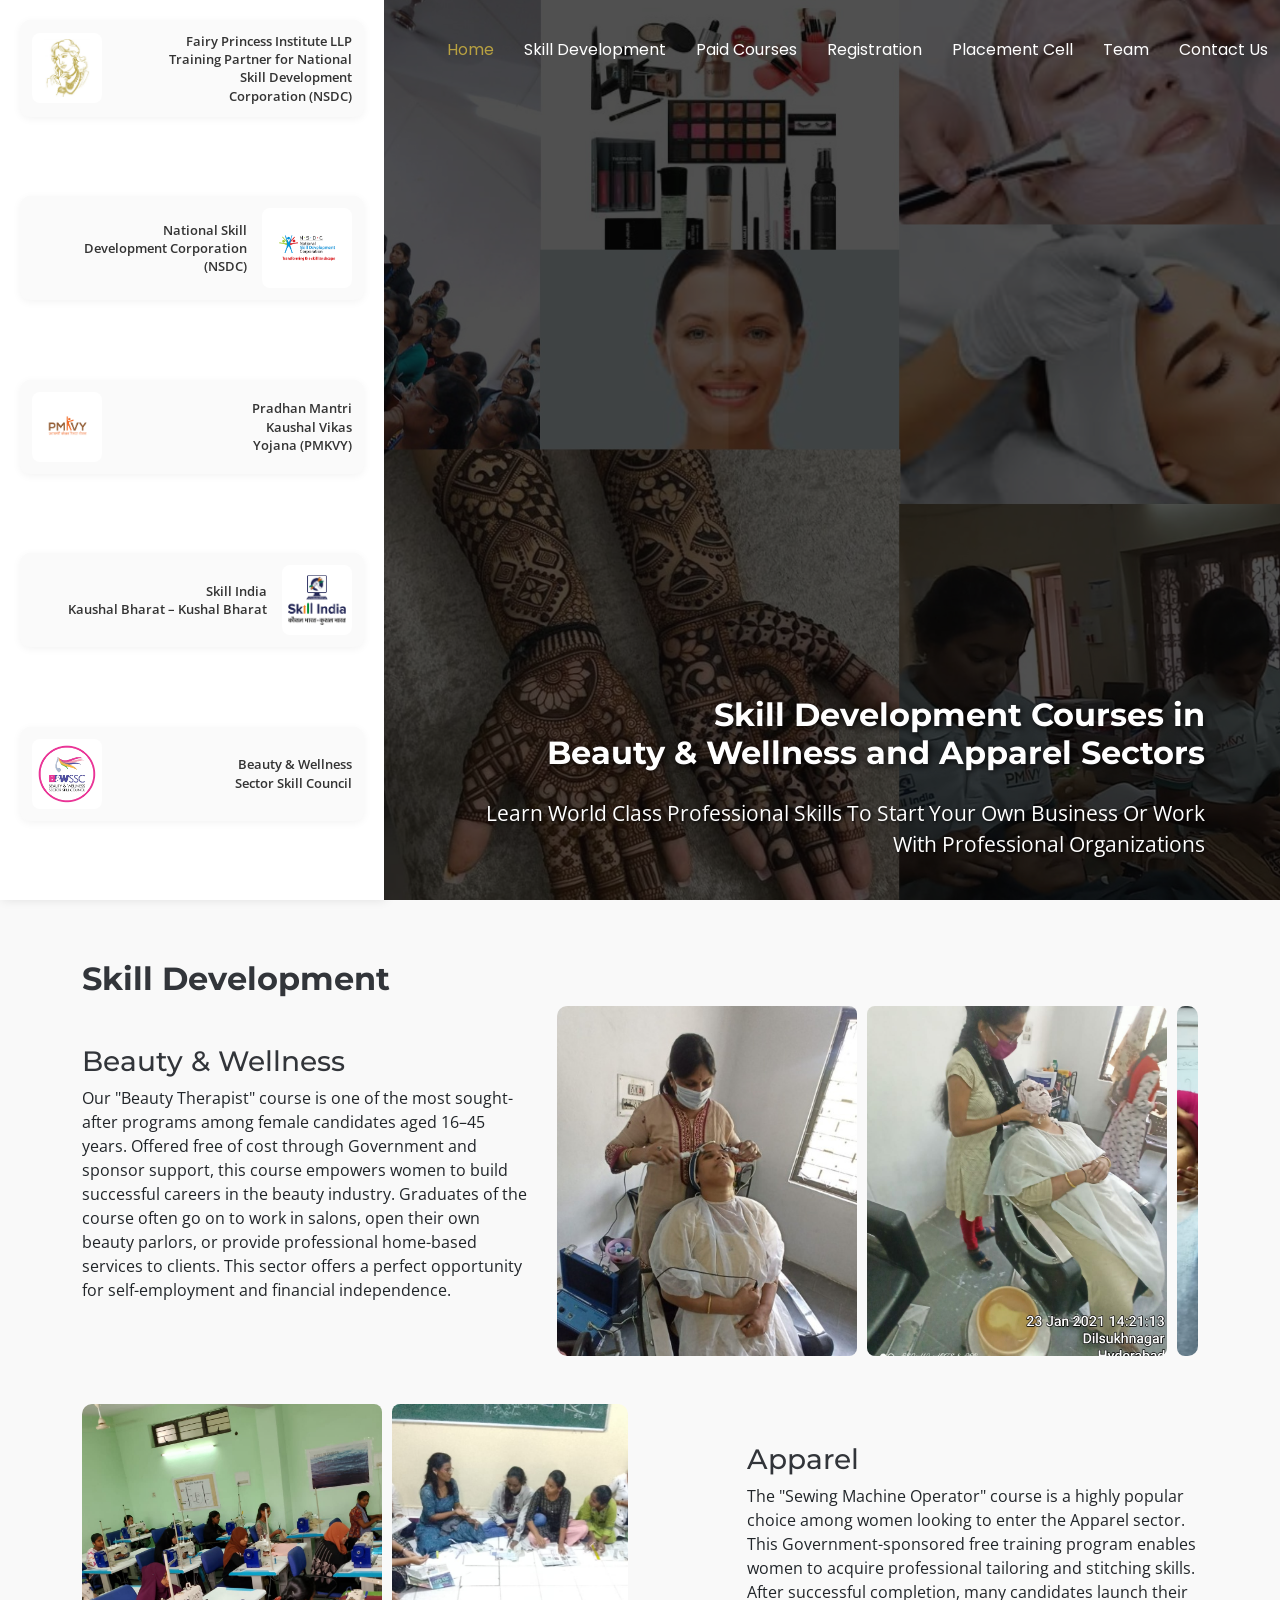
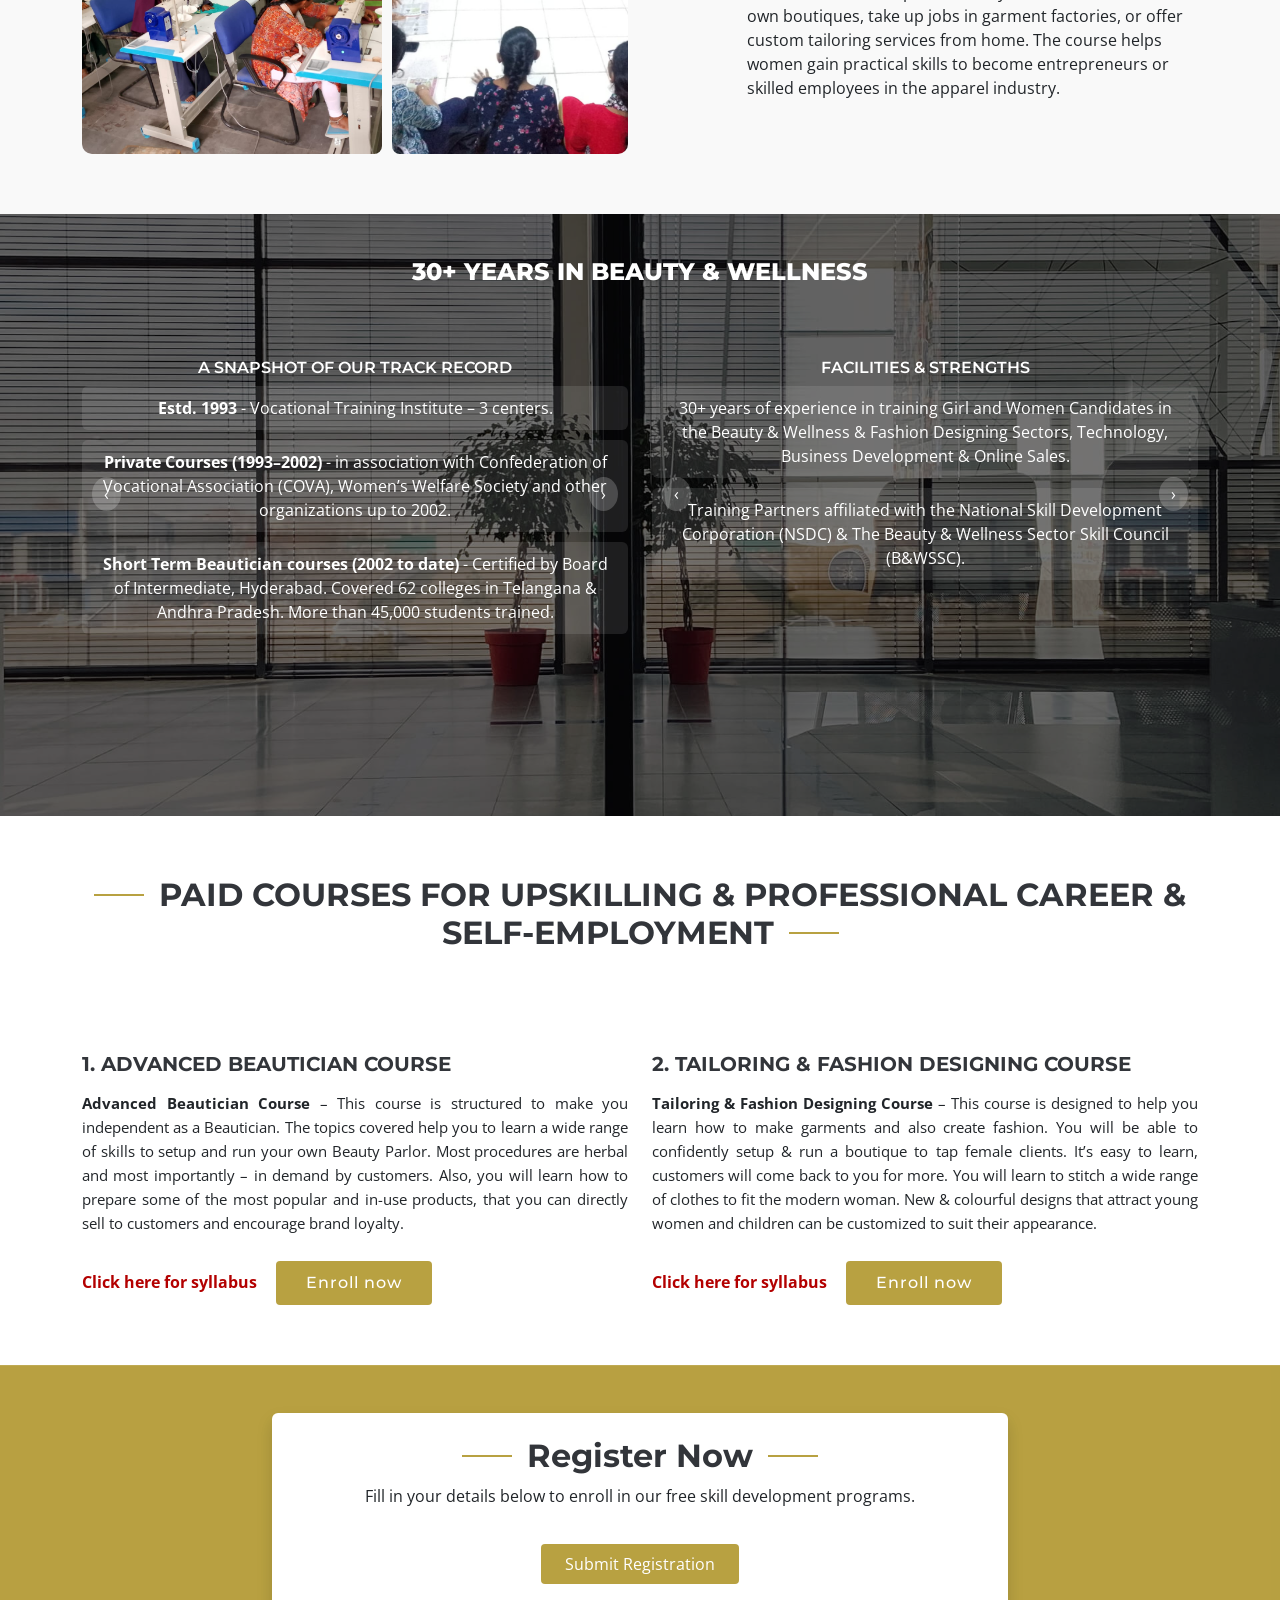
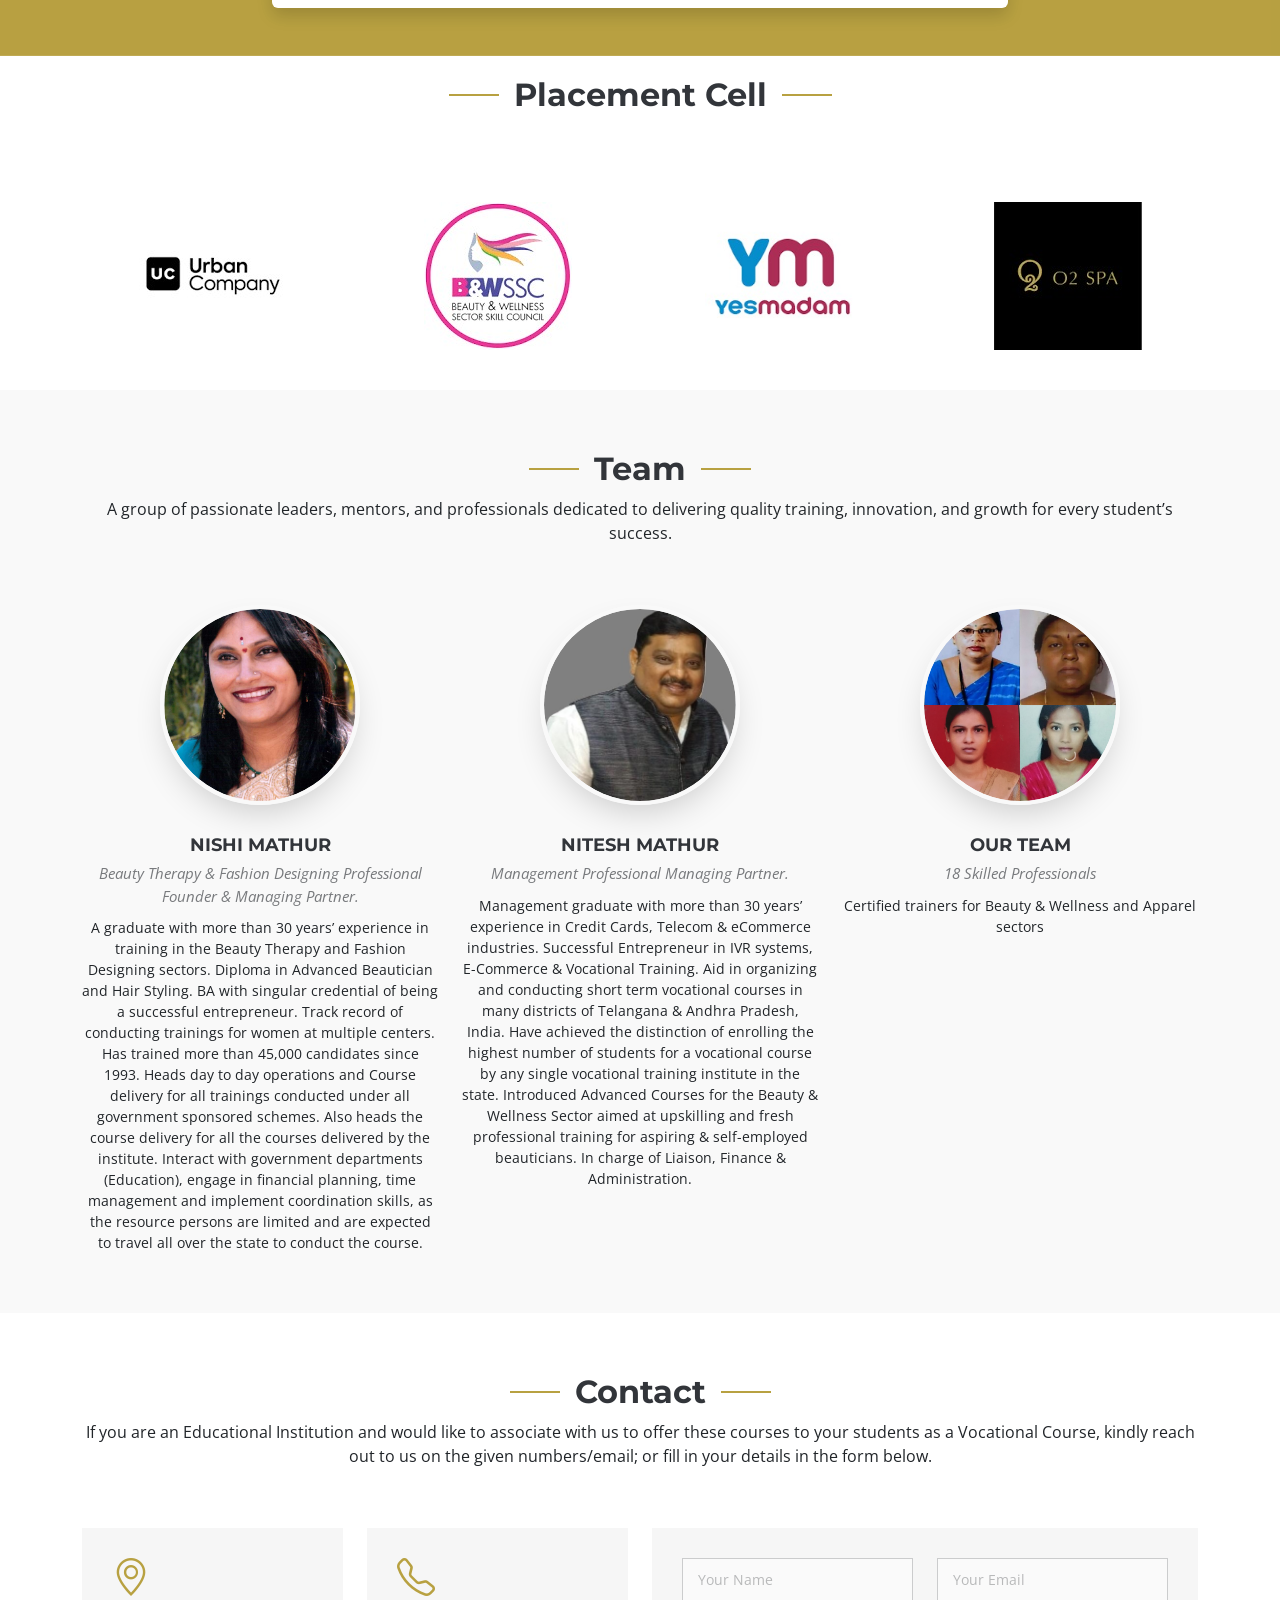
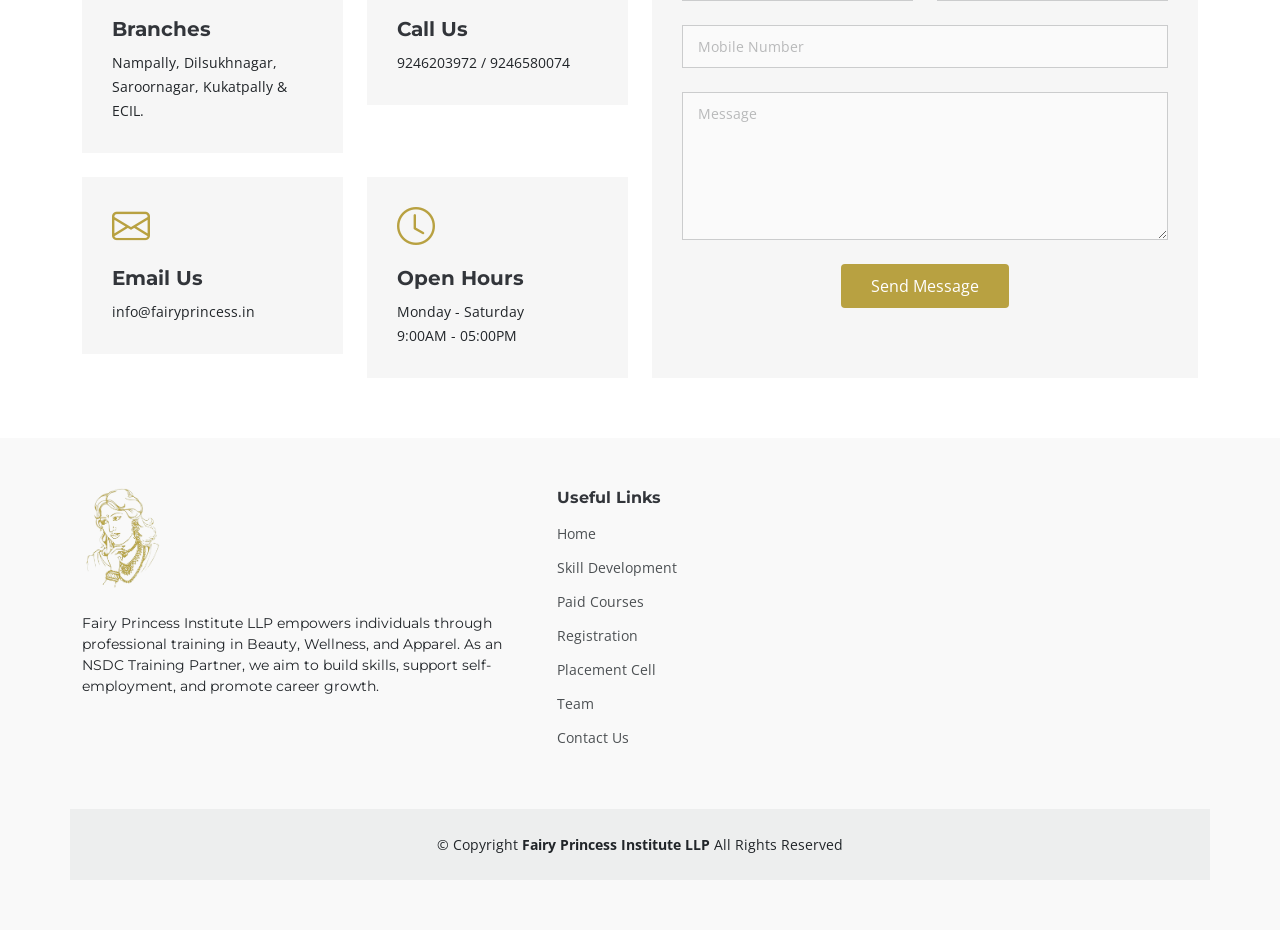
==== commit dd9c58de: "Changes completed." ====
--- a/index.html
+++ b/index.html
@@ -6,7 +6,6 @@
   <meta content="width=device-width, initial-scale=1.0" name="viewport">
   <title>Fairy Princess Institute LLP</title>
   <meta name="description" content="Fairy Princess Institute LLP offers professional skill development, training, and career growth opportunities in beauty, wellness, and apparel sectors.">
-  <meta name="keywords" content="Fairy Princess Institute, skill development, beauty training, wellness courses, apparel courses, career development, professional institute">
 <meta name="keywords" content="
 Fairy Princess Institute,
 skill development, 
@@ -156,14 +155,7 @@
   <header id="header" class="header d-flex align-items-center fixed-top">
     <div class="container-fluid position-relative d-flex align-items-center justify-content-between">
 
-      <a href="index.html" class="logo d-flex align-items-center me-auto me-xl-0">
-        <!-- Uncomment the line below if you also wish to use an image logo -->
-        <img src="assets/img/company-logo.jpeg" alt="Company Logo">
-        <span class="company-name">
-      Fairy Princess Institute LLP <br> Training Partner for National Skill Development Corporation (NSDC)
-    </span>
-        <!-- <h1 class="sitename">Fairy Princess Institute LLP</h1><span>.</span> -->
-      </a>
+
 
       <nav id="navmenu" class="navmenu">
         <ul>
@@ -174,27 +166,7 @@
           <li><a href="index.html#clients">Placement Cell</a></li>
           <li><a href="index.html#team">Team</a></li>
           <li><a href="index.html#contact">Contact Us</a></li>
-          <!-- <li><a href="index.html#pricing">Pricing</a></li> -->
-          <!-- <li><a href="index.html#team">Team</a></li> -->
-          <!-- <li><a href="blog.html">Blog</a></li> -->
-          <!-- <li class="dropdown"><a href="#"><span>Dropdown</span> <i class="bi bi-chevron-down toggle-dropdown"></i></a>
-            <ul>
-              <li><a href="#">Dropdown 1</a></li>
-              <li class="dropdown"><a href="#"><span>Deep Dropdown</span> <i class="bi bi-chevron-down toggle-dropdown"></i></a>
-                <ul>
-                  <li><a href="#">Deep Dropdown 1</a></li>
-                  <li><a href="#">Deep Dropdown 2</a></li>
-                  <li><a href="#">Deep Dropdown 3</a></li>
-                  <li><a href="#">Deep Dropdown 4</a></li>
-                  <li><a href="#">Deep Dropdown 5</a></li>
-                </ul>
-              </li>
-              <li><a href="#">Dropdown 2</a></li>
-              <li><a href="#">Dropdown 3</a></li>
-              <li><a href="#">Dropdown 4</a></li>
-            </ul>
-          </li> -->
-          <!-- <li><a href="index.html#contact">Contact</a></li> -->
+
         </ul>
         <i class="mobile-nav-toggle d-xl-none bi bi-list"></i>
       </nav>
@@ -205,138 +177,72 @@
   </header>
 
   <main class="main">
-
-    <!-- Hero Section -->
-    <section id="hero" class="hero section dark-background">
-
-      <img src="assets/img/hero-collage.jpg" alt="" data-aos="fade-in">
-
-      <div class="container">
-        <div class="row">
-          <div >
+     <div id="hero" class="hero">
+            <!-- Left Section: Company Logos (40%) -->
+            <div class="certification-section" id="certificationSidebar">
+              <a href="https://fairyprincess.in/">  
+              <div class="cert-item">
+                    <img src="assets/img/logos/company-logo.jpeg" alt="Fairy Princess Institute" class="cert-logo">
+                    <div class="cert-name">Fairy Princess Institute LLP<br>Training Partner for National<br>Skill Development<br>Corporation (NSDC)</div>
+                </div>
+                </a>
+                <a href="https://nsdcindia.org/">
+                <div class="cert-item">
+                    <div class="cert-name">National Skill<br>Development Corporation<br>(NSDC)</div>
+                    <img src="assets/img/logos/NSDC.png" alt="NSDC" class="cert-logo-NSDC">                    
+                </div>
+                </a>
+                <a href="https://www.skillindiadigital.gov.in">
+                <div class="cert-item">
+                    <img src="assets/img/logos/PMKVY.png" alt="PMKVY" class="cert-logo">
+                    <div class="cert-name">Pradhan Mantri<br>Kaushal Vikas<br>Yojana (PMKVY)</div>
+                </div>
+                </a>
+                <a href="https://www.skillindiadigital.gov.in/home">
+                <div class="cert-item">
+                    <div class="cert-name">Skill India<br>Kaushal Bharat – Kushal Bharat</div>
+                    <img src="assets/img/logos/skillindia.png" alt="Skill India" class="cert-logo">
+                </div>
+                </a>
+                <a href="https://www.bwssc.in/">
+                <div class="cert-item">
+                    <img src="assets/img/logos/B&WSSC.png" alt="Beauty & Wellness Sector Skill Council" class="cert-logo">
+                    <div class="cert-name">Beauty & Wellness<br>Sector Skill Council</div>
+                </div>
+                </a>
+            </div>
+
+            <!-- Right Section: Image and Content (60%) -->
+            <div class="hero-right dark-background">
+                <img src="assets/img/hero-collage.jpg" alt="Beauty and Wellness Training">
+                
+                <div class="container">
+                    <div class="row">
+                        <div class="hero-content">
             <h2 data-aos="fade-up" data-aos-delay="100">Skill Development Courses in <br> Beauty & Wellness and Apparel Sectors</h2>
             <p data-aos="fade-up" data-aos-delay="200">Learn World Class Professional Skills To Start Your Own Business
 
 Or Work With Professional Organizations</p>
-          </div>
-          <!-- <div class="col-lg-5" data-aos="fade-up" data-aos-delay="300">
-  <a href="index.html" class="logo d-flex align-items-center me-auto me-xl-0">
-    
-  </a>
-</div> -->
-
-          <!-- <div class="col-lg-5" data-aos="fade-up" data-aos-delay="300">
-                  <a href="index.html" class="logo d-flex align-items-center me-auto me-xl-0">
-        Fairy Princess Institute LLP & Training Partner for National Skill Development Corporation (NSDC)
-        <img src="assets/img/company-logo-removebg.png" alt="company logo" class="hero-logo">
-        <h1 class="sitename">Fairy Princess Institute LLP</h1><span>.</span>
-      </a>
-          </div> -->
-          <!-- <div class="col-lg-5" data-aos="fade-up" data-aos-delay="300">
-            <form action="forms/newsletter.php" method="post" class="php-email-form">
-              <div class="sign-up-form"><input type="email" name="email"><input type="submit" value="Enquiry Now"></div>
-              <div class="loading">Loading</div>
-              <div class="error-message"></div>
-              <div class="sent-message">Your subscription request has been sent. Thank you!</div>
-            </form>
-          </div> -->
+                        </div>
+                    </div>
+                </div>
+            </div>
         </div>
-      </div>
-
-    </section>
-    <!-- /Hero Section -->
-
-
-    <!-- About Section -->
-    <!-- <section id="about" class="about section light-background">
-
-      <div class="container" data-aos="fade-up" data-aos-delay="100">
-        <div class="row align-items-xl-center gy-5">
-
-          <div class="col-xl-5 content">
-            <h3>About Us</h3>
-             <h3>Objective</h3>
-            <h2>Skill Development</h2>
-            <p>Ipsa sint sit. Quis ducimus tempore dolores impedit et dolor cumque alias maxime. Enim reiciendis minus et rerum hic non. Dicta quas cum quia maiores iure. Quidem nulla qui assumenda incidunt voluptatem tempora deleniti soluta.</p>
-            <a href="#" class="read-more"><span>Read More</span><i class="bi bi-arrow-right"></i></a>
-          </div>
-
-          <div class="col-xl-7">
-            <div class="row gy-4 icon-boxes">
-
-              <div class="col-md-6" data-aos="fade-up" data-aos-delay="200">
-      <img src="assets/img/blog/blog-recent-2.jpg" alt="" data-aos="fade-in">
-
-                <div class="icon-box">
-                  <i class="bi bi-buildings"></i>
-                  <h3>Beauty & Wellness</h3>
-                  <p>Our "Beauty Therapist" course is one of the most sought-after programs among female candidates aged 16–45 years. Offered free of cost through Government and sponsor support, this course empowers women to build successful careers in the beauty industry. Graduates of the course often go on to work in salons, open their own beauty parlors, or provide professional home-based services to clients. This sector offers a perfect opportunity for self-employment and financial independence.</p>
-                </div>
-              </div> 
-
-              <div class="col-md-6" data-aos="fade-up" data-aos-delay="300">
-                <div class="icon-box">
-                  <i class="bi bi-clipboard-pulse"></i>
-                  <h3>Apparel Sectors</h3>
-                  <p>The "Sewing Machine Operator" course is a highly popular choice among women looking to enter the Apparel sector. This Government-sponsored free training program enables women to acquire professional tailoring and stitching skills. After successful completion, many candidates launch their own boutiques, take up jobs in garment factories, or offer custom tailoring services from home. The course helps women gain practical skills to become entrepreneurs or skilled employees in the apparel industry.
-
-</p>
-                </div>
-              </div> 
-
-              <div class="col-md-6" data-aos="fade-up" data-aos-delay="400">
-                <div class="icon-box">
-                  <i class="bi bi-command"></i>
-                  <h3>Veniam omnis</h3>
-                  <p>Omnis perferendis molestias culpa sed. Recusandae quas possimus. Quod consequatur corrupti</p>
-                </div>
-              </div> 
-
-              <div class="col-md-6" data-aos="fade-up" data-aos-delay="500">
-                <div class="icon-box">
-                  <i class="bi bi-graph-up-arrow"></i>
-                  <h3>Delares sapiente</h3>
-                  <p>Sint et dolor voluptas minus possimus nostrum. Reiciendis commodi eligendi omnis quideme lorenda</p>
-                </div>
-              </div> 
-
-            </div>
-          </div>
-
-        </div>
-      </div>
-
-    </section> -->
-    <!-- /About Section -->
+
+        
+
 
     <section id="skilldevelopment" class="skilldevelopment section light-background">
   <div class="container" data-aos="fade-up" data-aos-delay="100">
     <div class="row align-items-xl-center gy-5">
       <!-- Heading Section -->
       <div class="col-xl-5 content">
-        <!-- <h3>Objective</h3> -->
+
         <h2>Skill Development</h2>
-        <!-- <div class="photo-collage-wrapper">
-        <img src="assets/img/photo-collage.png" class="photo-collage" alt="skill development college">
-        </div> -->
       </div>
 
             <div class="container">
 
-        <!-- <div class="row gy-4 align-items-center runningprogram-item">
-          <div class="col-lg-5 order-2 order-lg-1" data-aos="fade-up" data-aos-delay="200">
-            <h3>Beauty</h3>
-            <p>
-              Our "Beauty Therapist" course is one of the most sought-after programs among female candidates aged 16–45 years. Offered free of cost through Government and sponsor support, this course empowers women to build successful careers in the beauty industry. Graduates of the course often go on to work in salons, open their own beauty parlors, or provide professional home-based services to clients. This sector offers a perfect opportunity for self-employment and financial independence.
-            </p>
-          </div>
-          <div class="col-lg-7 order-1 order-lg-2 d-flex align-items-center" data-aos="zoom-out" data-aos-delay="100">
-            <div class="image-stack">
-              <img src="assets/img/photos/Class/parlour-1.jpeg" alt="" class="stack-front">
-              <img src="assets/img/Beauty-parlour-bg.png" alt="" class="stack-back">
-            </div>
-          </div>
-        </div> -->
 
         <div class="row gy-4 align-items-center runningprogram-item mb-5">
   <div class="col-lg-5 order-2 order-lg-1" data-aos="fade-up" data-aos-delay="200">
@@ -363,18 +269,7 @@
   </div>
 </div>
 
-        <!-- runningprogram Item -->
-
-        <!-- <div class="row gy-4 align-items-stretch justify-content-between runningprogram-item ">
-          <div class="col-lg-6 d-flex align-items-center runningprogram-img-bg" data-aos="zoom-out">
-            <img src="assets/img/multitasking.png" class="img-fluid" alt="">
-          </div>
-          <div class="col-lg-5 d-flex justify-content-center flex-column" data-aos="fade-up">
-            <h3>Apparel</h3>
-            <p>The "Sewing Machine Operator" course is a highly popular choice among women looking to enter the Apparel sector. This Government-sponsored free training program enables women to acquire professional tailoring and stitching skills. After successful completion, many candidates launch their own boutiques, take up jobs in garment factories, or offer custom tailoring services from home. The course helps women gain practical skills to become entrepreneurs or skilled employees in the apparel industry.
-
-</p>
-          </div> -->
+
           <div class="row gy-4 align-items-stretch justify-content-between runningprogram-item">
   <!-- Carousel on left -->
   <div class="col-lg-6 d-flex align-items-center" data-aos="zoom-out">
@@ -403,37 +298,6 @@
 </div>
 
         </div>
-
-      <!-- Cards Section -->
-      <!-- <div class="col-xl-7">
-        <div class="row gy-4">
-
-          <div class="col-md-6" data-aos="fade-up" data-aos-delay="200">
-            <div class="card h-100">
-              <img src="assets/img/photos/Class/parlour-3.jpeg" class="card-img-top" alt="Beauty & Wellness">
-              <div class="card-body">
-                <h3 class="card-title">Beauty & Wellness</h3>
-                <p class="card-text">
-                  Our "Beauty Therapist" course is one of the most sought-after programs among female candidates aged 16–45 years. Offered free of cost through Government and sponsor support, this course empowers women to build successful careers in the beauty industry. Graduates often work in salons, open their own beauty parlors, or provide professional home-based services to clients.
-                </p>
-              </div>
-            </div>
-          </div>
-
-          <div class="col-md-6" data-aos="fade-up" data-aos-delay="300">
-            <div class="card h-100">
-              <img src="assets/img/photos/Class/sewing-2.jpeg" class="card-img-top" alt="Apparel Sector">
-              <div class="card-body">
-                <h3 class="card-title">Apparel Sector</h3>
-                <p class="card-text">
-                  The "Sewing Machine Operator" course is a highly popular choice among women looking to enter the Apparel sector. This Government-sponsored free training enables women to acquire professional tailoring and stitching skills. Many graduates launch boutiques, take up garment factory jobs, or offer custom tailoring services from home.
-                </p>
-              </div>
-            </div>
-          </div>
-
-        </div>
-      </div> -->
     </div>
   </div>
 </section>
@@ -515,161 +379,15 @@
 </div>
 
       
-      <!-- <div class="col-lg-6 col-md-6 text-center">
-         <h3 class="sub-heading text-center">FACILITIES & STRENGTHS</h3>
-    <div id="facilities-box" class="track-record-box">
-      <div class="track-set active">
-        <p>30+ years of experience in training Girl and Women Candidates in the Beauty & Wellness & Fashion Designing Sectors, Technology, Business Development & Online Sales.</p>
-        <p>Training Partners affiliated with the National Skill Development Corporation (NSDC) & The Beauty & Wellness Sector Skill Council (B&WSSC).</p>
-      </div>
-      <div class="track-set">
-        <p>5 Training Centers: All 4* & 5* Accredited on SMART Portal. 3000+ Sq. Ft. each, 2 Classrooms, 2 Labs, Certified Trainers & support staff, Counselling, Reception, Placements, Library, Washrooms, tools & equipment, AV aids, fire safety, CCTV, drinking water, biometric attendance, etc.</p>
-        <p>A strong Outreach Program to reach out to the target segment; Counselling, Enrolment & Onboarding for different programs.</p>
-      </div>
-      <div class="track-set">
-        <p>Excellent Delivery modules mapped to National Skill Qualifications Framework (NSQF) conforming to Common Norms laid out by National Skill Development Corporation (NSDC).</p>
-        <p>Strong Placement Record in Wage & Self-Employment.</p>
-      </div>
-      <div class="track-set">
-        <p>Extended Support, Mudra Loans, MSME Registrations & Mentorship to encourage Entrepreneurship & Self-Employment.</p>
-      </div>
-    </div>
-  </div> -->
-      
-      </div>
-    </div>
-
-        <!-- <div class="row gy-4">
-
-          <div class="col-lg-3 col-md-6">
-            <div class="stats-item text-center w-100 h-100">
-              <span data-purecounter-start="0" data-purecounter-end="30" data-purecounter-duration="1" class="purecounter"></span>
-              <p>Years of Skill Development</p>
-            </div>
-          </div>
-
-          <div class="col-lg-3 col-md-6">
-            <div class="stats-item text-center w-100 h-100">
-              <span data-purecounter-start="0" data-purecounter-end="60000" data-purecounter-duration="2" class="purecounter"></span>
-              <p>Candidates Trained</p>
-            </div>
-          </div>
-
-          <div class="col-lg-3 col-md-6">
-            <div class="stats-item text-center w-100 h-100">
-              <span data-purecounter-start="0" data-purecounter-end="83" data-purecounter-duration="1" class="purecounter"></span>
-              <p>Placement Record</p>
-            </div>
-          </div>
-
-          <div class="col-lg-3 col-md-6">
-            <div class="stats-item text-center w-100 h-100">
-              <span data-purecounter-start="0" data-purecounter-end="5" data-purecounter-duration="1" class="purecounter"></span>
-              <p>Training Centers</p>
-            </div>
-          </div>
-
-        </div> -->
+      </div>
+    </div>
+
 
       </div>
 
     </section><!-- /Stats Section -->
 
-    <!-- Services Section -->
-    <!-- <section id="services" class="services section">
-
-      <div class="container section-title" data-aos="fade-up">
-        <h2>Services</h2>
-        <p>Necessitatibus eius consequatur ex aliquid fuga eum quidem sint consectetur velit</p>
-      </div>
-
-      <div class="container">
-
-        <div class="row gy-4">
-
-          <div class="col-lg-6 " data-aos="fade-up" data-aos-delay="100">
-            <div class="service-item d-flex">
-              <div class="icon flex-shrink-0"><i class="bi bi-briefcase"></i></div>
-              <div>
-                <h4 class="title"><a href="services-details.html" class="stretched-link">Lorem Ipsum</a></h4>
-                <p class="description">Voluptatum deleniti atque corrupti quos dolores et quas molestias excepturi sint occaecati cupiditate non provident</p>
-              </div>
-            </div>
-          </div>
-
-          <div class="col-lg-6 " data-aos="fade-up" data-aos-delay="200">
-            <div class="service-item d-flex">
-              <div class="icon flex-shrink-0"><i class="bi bi-card-checklist"></i></div>
-              <div>
-                <h4 class="title"><a href="services-details.html" class="stretched-link">Dolor Sitema</a></h4>
-                <p class="description">Minim veniam, quis nostrud exercitation ullamco laboris nisi ut aliquip ex ea commodo consequat tarad limino ata</p>
-              </div>
-            </div>
-          </div>
-
-          <div class="col-lg-6 " data-aos="fade-up" data-aos-delay="300">
-            <div class="service-item d-flex">
-              <div class="icon flex-shrink-0"><i class="bi bi-bar-chart"></i></div>
-              <div>
-                <h4 class="title"><a href="services-details.html" class="stretched-link">Sed ut perspiciatis</a></h4>
-                <p class="description">Duis aute irure dolor in reprehenderit in voluptate velit esse cillum dolore eu fugiat nulla pariatur</p>
-              </div>
-            </div>
-          </div>
-
-          <div class="col-lg-6 " data-aos="fade-up" data-aos-delay="400">
-            <div class="service-item d-flex">
-              <div class="icon flex-shrink-0"><i class="bi bi-binoculars"></i></div>
-              <div>
-                <h4 class="title"><a href="services-details.html" class="stretched-link">Magni Dolores</a></h4>
-                <p class="description">Excepteur sint occaecat cupidatat non proident, sunt in culpa qui officia deserunt mollit anim id est laborum</p>
-              </div>
-            </div>
-          </div>
-
-          <div class="col-lg-6 " data-aos="fade-up" data-aos-delay="500">
-            <div class="service-item d-flex">
-              <div class="icon flex-shrink-0"><i class="bi bi-brightness-high"></i></div>
-              <div>
-                <h4 class="title"><a href="services-details.html" class="stretched-link">Nemo Enim</a></h4>
-                <p class="description">At vero eos et accusamus et iusto odio dignissimos ducimus qui blanditiis praesentium voluptatum deleniti atque</p>
-              </div>
-            </div>
-          </div>
-
-          <div class="col-lg-6 " data-aos="fade-up" data-aos-delay="600">
-            <div class="service-item d-flex">
-              <div class="icon flex-shrink-0"><i class="bi bi-calendar4-week"></i></div>
-              <div>
-                <h4 class="title"><a href="services-details.html" class="stretched-link">Eiusmod Tempor</a></h4>
-                <p class="description">Et harum quidem rerum facilis est et expedita distinctio. Nam libero tempore, cum soluta nobis est eligendi</p>
-              </div>
-            </div>
-          </div>
-
-        </div>
-
-      </div>
-
-    </section> -->
-    <!-- /Services Section -->
-
-    <!-- runningprogram Section -->
-    <!-- <section id="runningprogram" class="runningprogram section">
-
-      <div class="container section-title" data-aos="fade-up">
-        <h2>Running Program</h2>
-        <p>We are currently conducting free skill development programs exclusively for women, empowering them to build sustainable livelihoods.</p>
-      </div>
-
-
-
-
-      </div>
-
-    </section> -->
-    <!-- /runningprogram Section -->
-
+    
 <section id="paidcourses" class="paidcourses section">
   <!-- Section Title -->
   <div class="container section-title" data-aos="fade-up">
@@ -692,6 +410,9 @@
         <a href="javascript:void(0)" class="syllabus-link" onclick="toggleSyllabus('beautician-img')">
           Click here for syllabus
         </a>
+        <a href="https://docs.google.com/forms/d/e/1FAIpQLSdOMAj4TJZR5Fx7NbxCmM7gow3-6CZIG6__1juSw3SA3E1IDw/viewform?usp=header" target="_blank" class="enroll-btn">
+  Enroll now
+</a>
 
         <!-- Hidden syllabus image -->
         <div id="beautician-img" class="syllabus-img" style="display:none; margin-top:15px;">
@@ -713,6 +434,11 @@
           Click here for syllabus
         </a>
 
+<a href="https://docs.google.com/forms/d/e/1FAIpQLSdOMAj4TJZR5Fx7NbxCmM7gow3-6CZIG6__1juSw3SA3E1IDw/viewform?usp=header" target="_blank" class="enroll-btn">
+  Enroll now
+</a>
+
+
         <!-- Hidden syllabus image -->
         <div id="tailoring-img" class="syllabus-img" style="display:none; margin-top:15px;">
           <img src="assets/img/syllabus/Tailoring-and-Fashion-Designing-Course.jpeg" 
@@ -733,57 +459,20 @@
 
   <div class="container" data-aos="fade-up">
 
-    <div class="section-title text-center">
-      <h2>Register Now</h2>
-      <p>Fill in your details below to enroll in our free skill development programs.</p>
-    </div>
+    <!-- <div class="section-title text-center">
+      
+    </div> -->
 
     <div class="row justify-content-center">
       <div class="col-lg-8">
-        <form action="https://formsubmit.co/info@fairyprincess.in" method="post" class="php-email-form p-4 shadow rounded bg-white">
+        <!-- <form action="https://formsubmit.co/info@fairyprincess.in" method="post" class="php-email-form p-4 shadow rounded bg-white"> -->
+        <form action="https://docs.google.com/forms/d/e/1FAIpQLScjO98Dg4wqSNQlnRuAefIO6WSOqf1H7MmvOBAjxDJDqJkyig/viewform?usp=header" method="get" target="_blank" class="php-email-form p-4 shadow rounded bg-white">
           <div class="row gy-3">
-            
-            <!-- Name -->
-            <div class="col-md-6">
-              <label for="name" class="form-label">Full Name</label>
-              <input type="text" name="name" class="form-control" id="name" placeholder="Enter your name" required>
-            </div>
-
-            <!-- Email -->
-            <div class="col-md-6">
-              <label for="email" class="form-label">Email</label>
-              <input type="email" class="form-control" name="email" id="email" placeholder="Enter your email" required>
-            </div>
-
-            <!-- Phone -->
-            <div class="col-md-6">
-              <label for="phone" class="form-label">Phone Number</label>
-              <input type="tel" class="form-control" name="phone" id="phone" placeholder="Enter your phone number" required>
-            </div>
-
-            <!-- Age -->
-            <div class="col-md-6">
-              <label for="age" class="form-label">Age</label>
-              <input type="number" class="form-control" name="age" id="age" min="16" max="60" placeholder="Enter your age" required>
-            </div>
-
-            <!-- Program Selection -->
-            <div class="col-12">
-              <label for="program" class="form-label">Select Program</label>
-              <select class="form-select" name="program" id="program" required>
-                <option value="">-- Choose a Program --</option>
-                <option value="beauty">Beauty Therapist</option>
-                <option value="apparel">Sewing Machine Operator</option>
-              </select>
-            </div>
-
-            <!-- Address -->
-            <div class="col-12">
-              <label for="address" class="form-label">Address</label>
-              <textarea class="form-control" name="address" id="address" rows="3" placeholder="Enter your address" required></textarea>
-            </div>
-
-            <!-- Submit Button -->
+            <div class="section-title-register text-center">
+            <h2>Register Now</h2>
+              <p>Fill in your details below to enroll in our free skill development programs.</p>
+            </div>
+
             <div class="col-12 text-center">
               <button type="submit" class="px-4 py-2">Submit Registration</button>
             </div>
@@ -797,270 +486,7 @@
 </section>
 
 
-    <!-- Portfolio Section -->
-    <!-- <section id="portfolio" class="portfolio section">
-
-    
-      <div class="container section-title" data-aos="fade-up">
-        <h2>Portfolio</h2>
-        <p>Necessitatibus eius consequatur ex aliquid fuga eum quidem sint consectetur velit</p>
-      </div>
-
-      <div class="container">
-
-        <div class="isotope-layout" data-default-filter="*" data-layout="masonry" data-sort="original-order">
-
-          <ul class="portfolio-filters isotope-filters" data-aos="fade-up" data-aos-delay="100">
-            <li data-filter="*" class="filter-active">All</li>
-            <li data-filter=".filter-app">App</li>
-            <li data-filter=".filter-product">Card</li>
-            <li data-filter=".filter-branding">Web</li>
-          </ul>
-
-          <div class="row gy-4 isotope-container" data-aos="fade-up" data-aos-delay="200">
-
-            <div class="col-lg-4 col-md-6 portfolio-item isotope-item filter-app">
-              <img src="assets/img/masonry-portfolio/masonry-portfolio-1.jpg" class="img-fluid" alt="">
-              <div class="portfolio-info">
-                <h4>App 1</h4>
-                <p>Lorem ipsum, dolor sit</p>
-                <a href="assets/img/masonry-portfolio/masonry-portfolio-1.jpg" title="App 1" data-gallery="portfolio-gallery-app" class="glightbox preview-link"><i class="bi bi-zoom-in"></i></a>
-                <a href="portfolio-details.html" title="More Details" class="details-link"><i class="bi bi-link-45deg"></i></a>
-              </div>
-            </div>
-
-            <div class="col-lg-4 col-md-6 portfolio-item isotope-item filter-product">
-              <img src="assets/img/masonry-portfolio/masonry-portfolio-2.jpg" class="img-fluid" alt="">
-              <div class="portfolio-info">
-                <h4>Product 1</h4>
-                <p>Lorem ipsum, dolor sit</p>
-                <a href="assets/img/masonry-portfolio/masonry-portfolio-2.jpg" title="Product 1" data-gallery="portfolio-gallery-product" class="glightbox preview-link"><i class="bi bi-zoom-in"></i></a>
-                <a href="portfolio-details.html" title="More Details" class="details-link"><i class="bi bi-link-45deg"></i></a>
-              </div>
-            </div>
-
-            <div class="col-lg-4 col-md-6 portfolio-item isotope-item filter-branding">
-              <img src="assets/img/masonry-portfolio/masonry-portfolio-3.jpg" class="img-fluid" alt="">
-              <div class="portfolio-info">
-                <h4>Branding 1</h4>
-                <p>Lorem ipsum, dolor sit</p>
-                <a href="assets/img/masonry-portfolio/masonry-portfolio-3.jpg" title="Branding 1" data-gallery="portfolio-gallery-branding" class="glightbox preview-link"><i class="bi bi-zoom-in"></i></a>
-                <a href="portfolio-details.html" title="More Details" class="details-link"><i class="bi bi-link-45deg"></i></a>
-              </div>
-            </div>
-
-            <div class="col-lg-4 col-md-6 portfolio-item isotope-item filter-app">
-              <img src="assets/img/masonry-portfolio/masonry-portfolio-4.jpg" class="img-fluid" alt="">
-              <div class="portfolio-info">
-                <h4>App 2</h4>
-                <p>Lorem ipsum, dolor sit</p>
-                <a href="assets/img/masonry-portfolio/masonry-portfolio-4.jpg" title="App 2" data-gallery="portfolio-gallery-app" class="glightbox preview-link"><i class="bi bi-zoom-in"></i></a>
-                <a href="portfolio-details.html" title="More Details" class="details-link"><i class="bi bi-link-45deg"></i></a>
-              </div>
-            </div>
-
-            <div class="col-lg-4 col-md-6 portfolio-item isotope-item filter-product">
-              <img src="assets/img/masonry-portfolio/masonry-portfolio-5.jpg" class="img-fluid" alt="">
-              <div class="portfolio-info">
-                <h4>Product 2</h4>
-                <p>Lorem ipsum, dolor sit</p>
-                <a href="assets/img/masonry-portfolio/masonry-portfolio-5.jpg" title="Product 2" data-gallery="portfolio-gallery-product" class="glightbox preview-link"><i class="bi bi-zoom-in"></i></a>
-                <a href="portfolio-details.html" title="More Details" class="details-link"><i class="bi bi-link-45deg"></i></a>
-              </div>
-            </div>
-
-            <div class="col-lg-4 col-md-6 portfolio-item isotope-item filter-branding">
-              <img src="assets/img/masonry-portfolio/masonry-portfolio-6.jpg" class="img-fluid" alt="">
-              <div class="portfolio-info">
-                <h4>Branding 2</h4>
-                <p>Lorem ipsum, dolor sit</p>
-                <a href="assets/img/masonry-portfolio/masonry-portfolio-6.jpg" title="Branding 2" data-gallery="portfolio-gallery-branding" class="glightbox preview-link"><i class="bi bi-zoom-in"></i></a>
-                <a href="portfolio-details.html" title="More Details" class="details-link"><i class="bi bi-link-45deg"></i></a>
-              </div>
-            </div>
-
-            <div class="col-lg-4 col-md-6 portfolio-item isotope-item filter-app">
-              <img src="assets/img/masonry-portfolio/masonry-portfolio-7.jpg" class="img-fluid" alt="">
-              <div class="portfolio-info">
-                <h4>App 3</h4>
-                <p>Lorem ipsum, dolor sit</p>
-                <a href="assets/img/masonry-portfolio/masonry-portfolio-7.jpg" title="App 3" data-gallery="portfolio-gallery-app" class="glightbox preview-link"><i class="bi bi-zoom-in"></i></a>
-                <a href="portfolio-details.html" title="More Details" class="details-link"><i class="bi bi-link-45deg"></i></a>
-              </div>
-            </div>
-
-            <div class="col-lg-4 col-md-6 portfolio-item isotope-item filter-product">
-              <img src="assets/img/masonry-portfolio/masonry-portfolio-8.jpg" class="img-fluid" alt="">
-              <div class="portfolio-info">
-                <h4>Product 3</h4>
-                <p>Lorem ipsum, dolor sit</p>
-                <a href="assets/img/masonry-portfolio/masonry-portfolio-8.jpg" title="Product 3" data-gallery="portfolio-gallery-product" class="glightbox preview-link"><i class="bi bi-zoom-in"></i></a>
-                <a href="portfolio-details.html" title="More Details" class="details-link"><i class="bi bi-link-45deg"></i></a>
-              </div>
-            </div>
-
-            <div class="col-lg-4 col-md-6 portfolio-item isotope-item filter-branding">
-              <img src="assets/img/masonry-portfolio/masonry-portfolio-9.jpg" class="img-fluid" alt="">
-              <div class="portfolio-info">
-                <h4>Branding 3</h4>
-                <p>Lorem ipsum, dolor sit</p>
-                <a href="assets/img/masonry-portfolio/masonry-portfolio-9.jpg" title="Branding 2" data-gallery="portfolio-gallery-branding" class="glightbox preview-link"><i class="bi bi-zoom-in"></i></a>
-                <a href="portfolio-details.html" title="More Details" class="details-link"><i class="bi bi-link-45deg"></i></a>
-              </div>
-            </div>
-
-          </div>
-
-        </div>
-
-      </div>
-
-    </section> -->
-
-    <!-- Pricing Section -->
-    <!-- <section id="pricing" class="pricing section">
-
- 
-      <div class="container section-title" data-aos="fade-up">
-        <h2>Pricing</h2>
-        <p>Necessitatibus eius consequatur ex aliquid fuga eum quidem sint consectetur velit</p>
-      </div>
-
-      <div class="container" data-aos="zoom-in" data-aos-delay="100">
-
-        <div class="row g-4">
-
-          <div class="col-lg-4">
-            <div class="pricing-item">
-              <h3>Free Plan</h3>
-              <div class="icon">
-                <i class="bi bi-box"></i>
-              </div>
-              <h4><sup>$</sup>0<span> / month</span></h4>
-              <ul>
-                <li><i class="bi bi-check"></i> <span>Quam adipiscing vitae proin</span></li>
-                <li><i class="bi bi-check"></i> <span>Nec feugiat nisl pretium</span></li>
-                <li><i class="bi bi-check"></i> <span>Nulla at volutpat diam uteera</span></li>
-                <li class="na"><i class="bi bi-x"></i> <span>Pharetra massa massa ultricies</span></li>
-                <li class="na"><i class="bi bi-x"></i> <span>Massa ultricies mi quis hendrerit</span></li>
-              </ul>
-              <div class="text-center"><a href="#" class="buy-btn">Buy Now</a></div>
-            </div>
-          </div>
-
-          <div class="col-lg-4">
-            <div class="pricing-item featured">
-              <h3>Business Plan</h3>
-              <div class="icon">
-                <i class="bi bi-rocket"></i>
-              </div>
-
-              <h4><sup>$</sup>29<span> / month</span></h4>
-              <ul>
-                <li><i class="bi bi-check"></i> <span>Quam adipiscing vitae proin</span></li>
-                <li><i class="bi bi-check"></i> <span>Nec feugiat nisl pretium</span></li>
-                <li><i class="bi bi-check"></i> <span>Nulla at volutpat diam uteera</span></li>
-                <li><i class="bi bi-check"></i> <span>Pharetra massa massa ultricies</span></li>
-                <li><i class="bi bi-check"></i> <span>Massa ultricies mi quis hendrerit</span></li>
-              </ul>
-              <div class="text-center"><a href="#" class="buy-btn">Buy Now</a></div>
-            </div>
-          </div>
-
-          <div class="col-lg-4">
-            <div class="pricing-item">
-              <h3>Developer Plan</h3>
-              <div class="icon">
-                <i class="bi bi-send"></i>
-              </div>
-              <h4><sup>$</sup>49<span> / month</span></h4>
-              <ul>
-                <li><i class="bi bi-check"></i> <span>Quam adipiscing vitae proin</span></li>
-                <li><i class="bi bi-check"></i> <span>Nec feugiat nisl pretium</span></li>
-                <li><i class="bi bi-check"></i> <span>Nulla at volutpat diam uteera</span></li>
-                <li><i class="bi bi-check"></i> <span>Pharetra massa massa ultricies</span></li>
-                <li><i class="bi bi-check"></i> <span>Massa ultricies mi quis hendrerit</span></li>
-              </ul>
-              <div class="text-center"><a href="#" class="buy-btn">Buy Now</a></div>
-            </div>
-          </div>
-
-        </div>
-
-      </div>
-
-    </section> -->
-    <!-- /Pricing Section -->
-
-    <!-- Faq Section -->
-    <!-- <section id="faq" class="faq section">
-
-      <div class="container">
-
-        <div class="row gy-4">
-
-          <div class="col-lg-4" data-aos="fade-up" data-aos-delay="100">
-            <div class="content px-xl-5">
-              <h3><span>Frequently Asked </span><strong>Questions</strong></h3>
-              <p>
-                Lorem ipsum dolor sit amet, consectetur adipiscing elit, sed do eiusmod tempor incididunt ut labore et dolore magna aliqua. Duis aute irure dolor in reprehenderit
-              </p>
-            </div>
-          </div>
-
-          <div class="col-lg-8" data-aos="fade-up" data-aos-delay="200">
-
-            <div class="faq-container">
-              <div class="faq-item faq-active">
-                <h3><span class="num">1.</span> <span>Non consectetur a erat nam at lectus urna duis?</span></h3>
-                <div class="faq-content">
-                  <p>Feugiat pretium nibh ipsum consequat. Tempus iaculis urna id volutpat lacus laoreet non curabitur gravida. Venenatis lectus magna fringilla urna porttitor rhoncus dolor purus non.</p>
-                </div>
-                <i class="faq-toggle bi bi-chevron-right"></i>
-              </div>
-
-              <div class="faq-item">
-                <h3><span class="num">2.</span> <span>Feugiat scelerisque varius morbi enim nunc faucibus a pellentesque?</span></h3>
-                <div class="faq-content">
-                  <p>Dolor sit amet consectetur adipiscing elit pellentesque habitant morbi. Id interdum velit laoreet id donec ultrices. Fringilla phasellus faucibus scelerisque eleifend donec pretium. Est pellentesque elit ullamcorper dignissim. Mauris ultrices eros in cursus turpis massa tincidunt dui.</p>
-                </div>
-                <i class="faq-toggle bi bi-chevron-right"></i>
-              </div>
-
-              <div class="faq-item">
-                <h3><span class="num">3.</span> <span>Dolor sit amet consectetur adipiscing elit pellentesque?</span></h3>
-                <div class="faq-content">
-                  <p>Eleifend mi in nulla posuere sollicitudin aliquam ultrices sagittis orci. Faucibus pulvinar elementum integer enim. Sem nulla pharetra diam sit amet nisl suscipit. Rutrum tellus pellentesque eu tincidunt. Lectus urna duis convallis convallis tellus. Urna molestie at elementum eu facilisis sed odio morbi quis</p>
-                </div>
-                <i class="faq-toggle bi bi-chevron-right"></i>
-              </div>
-
-              <div class="faq-item">
-                <h3><span class="num">4.</span> <span>Ac odio tempor orci dapibus. Aliquam eleifend mi in nulla?</span></h3>
-                <div class="faq-content">
-                  <p>Dolor sit amet consectetur adipiscing elit pellentesque habitant morbi. Id interdum velit laoreet id donec ultrices. Fringilla phasellus faucibus scelerisque eleifend donec pretium. Est pellentesque elit ullamcorper dignissim. Mauris ultrices eros in cursus turpis massa tincidunt dui.</p>
-                </div>
-                <i class="faq-toggle bi bi-chevron-right"></i>
-              </div>
-
-              <div class="faq-item">
-                <h3><span class="num">5.</span> <span>Tempus quam pellentesque nec nam aliquam sem et tortor consequat?</span></h3>
-                <div class="faq-content">
-                  <p>Molestie a iaculis at erat pellentesque adipiscing commodo. Dignissim suspendisse in est ante in. Nunc vel risus commodo viverra maecenas accumsan. Sit amet nisl suscipit adipiscing bibendum est. Purus gravida quis blandit turpis cursus in</p>
-                </div>
-                <i class="faq-toggle bi bi-chevron-right"></i>
-              </div>
-
-            </div>
-
-          </div>
-        </div>
-
-      </div>
-
-    </section> -->
-    <!-- /Faq Section -->
-
+  
         <!-- Clients Section -->
     <section id="clients" class="clients section">
 
@@ -1113,12 +539,7 @@
           <div class="col-lg-4 col-md-6 member" data-aos="fade-up" data-aos-delay="200">
             <div class="member-img">
               <img src="assets/img/team/Nishi-32yrs.jpg" class="img-fluid" alt="">
-              <!-- <div class="social">
-                <a href="#"><i class="bi bi-twitter-x"></i></a>
-                <a href="#"><i class="bi bi-facebook"></i></a>
-                <a href="#"><i class="bi bi-instagram"></i></a>
-                <a href="#"><i class="bi bi-linkedin"></i></a>
-              </div> -->
+            
             </div>
             <div class="member-info text-center">
               <h4>NISHI MATHUR</h4>
@@ -1140,7 +561,7 @@
 
           <div class="col-lg-4 col-md-6 member" data-aos="fade-up" data-aos-delay="200">
             <div class="member-img">
-              <img src="assets/img/team/Nitesh-32yrs.jpg" class="img-fluid" alt="">
+              <img src="assets/img/team/Nitesh-32yrs.jpeg" class="img-fluid" alt="">
             </div>
             <div class="member-info text-center">
               <h4>NITESH MATHUR</h4>
@@ -1170,316 +591,14 @@
                 </p>
             </div>
           </div>
-                    <!-- <div class="col-lg-4 col-md-6 member" data-aos="fade-up" data-aos-delay="200">
-            <div class="member-img">
-              <img src="assets/img/team/KMalathi-20yrs.jpg" class="img-fluid" alt="">
-            </div>
-            <div class="member-info text-center">
-              <h4>K Malathi</h4>
-                           <span>20+ years of experience</span>
-              <p>
-                Certified trainers for Beauty & Wellness and Apparel sectors
-                </p>
-            </div>
-          </div>
-                    <div class="col-lg-4 col-md-6 member" data-aos="fade-up" data-aos-delay="200">
-            <div class="member-img">
-              <img src="assets/img/team/RamaLaxmi-18yrs.jpg" class="img-fluid" alt="">
-            </div>
-            <div class="member-info text-center">
-              <h4>Rama Laxmi</h4>
-                            <span>18 years of experience</span>
-              <p>
-                Certified trainers for Beauty & Wellness and Apparel sectors
-                </p>
-            </div>
-          </div>
-                    <div class="col-lg-4 col-md-6 member" data-aos="fade-up" data-aos-delay="200">
-            <div class="member-img">
-              <img src="assets/img/team/ANeha-16yrs.jpeg" class="img-fluid" alt="">
-            </div>
-            <div class="member-info text-center">
-              <h4>A Neha</h4>
-                           <span>16 years of experience</span>
-              <p>
-                Certified trainers for Beauty & Wellness and Apparel sectors
-                </p>            
-            </div>
-          </div> -->
+                   
 
         </div>
 
       </div>
 
     </section> 
-    <!-- /Team Section -->
-
-    <!-- Call To Action Section -->
-    <!-- <section id="call-to-action" class="call-to-action section dark-background">
-
-      <img src="assets/img/cta-bg.jpg" alt="">
-
-      <div class="container">
-        <div class="row justify-content-center" data-aos="zoom-in" data-aos-delay="100">
-          <div class="col-xl-10">
-            <div class="text-center">
-              <h3>Call To Action</h3>
-              <p>Duis aute irure dolor in reprehenderit in voluptate velit esse cillum dolore eu fugiat nulla pariatur. Excepteur sint occaecat cupidatat non proident, sunt in culpa qui officia deserunt mollit anim id est laborum.</p>
-              <a class="cta-btn" href="#">Call To Action</a>
-            </div>
-          </div>
-        </div>
-      </div>
-
-    </section> -->
-    <!-- /Call To Action Section -->
-
-    <!-- Testimonials Section -->
-    <!-- <section id="testimonials" class="testimonials section light-background">
-
-      <div class="container">
-
-        <div class="row align-items-center">
-
-          <div class="col-lg-5 info" data-aos="fade-up" data-aos-delay="100">
-            <h3>Testimonials</h3>
-            <p>
-              Ullamco laboris nisi ut aliquip ex ea commodo consequat. Duis aute irure dolor in reprehenderit in voluptate
-              velit esse cillum dolore eu fugiat nulla pariatur. Excepteur sint occaecat cupidatat non proident.
-            </p>
-          </div>
-
-          <div class="col-lg-7" data-aos="fade-up" data-aos-delay="200">
-
-            <div class="swiper init-swiper">
-              <script type="application/json" class="swiper-config">
-                {
-                  "loop": true,
-                  "speed": 600,
-                  "autoplay": {
-                    "delay": 5000
-                  },
-                  "slidesPerView": "auto",
-                  "pagination": {
-                    "el": ".swiper-pagination",
-                    "type": "bullets",
-                    "clickable": true
-                  }
-                }
-              </script>
-              <div class="swiper-wrapper">
-
-                <div class="swiper-slide">
-                  <div class="testimonial-item">
-                    <div class="d-flex">
-                      <img src="assets/img/testimonials/testimonials-1.jpg" class="testimonial-img flex-shrink-0" alt="">
-                      <div>
-                        <h3>Saul Goodman</h3>
-                        <h4>Ceo &amp; Founder</h4>
-                        <div class="stars">
-                          <i class="bi bi-star-fill"></i><i class="bi bi-star-fill"></i><i class="bi bi-star-fill"></i><i class="bi bi-star-fill"></i><i class="bi bi-star-fill"></i>
-                        </div>
-                      </div>
-                    </div>
-                    <p>
-                      <i class="bi bi-quote quote-icon-left"></i>
-                      <span>Proin iaculis purus consequat sem cure digni ssim donec porttitora entum suscipit rhoncus. Accusantium quam, ultricies eget id, aliquam eget nibh et. Maecen aliquam, risus at semper.</span>
-                      <i class="bi bi-quote quote-icon-right"></i>
-                    </p>
-                  </div>
-                </div>
-
-                <div class="swiper-slide">
-                  <div class="testimonial-item">
-                    <div class="d-flex">
-                      <img src="assets/img/testimonials/testimonials-2.jpg" class="testimonial-img flex-shrink-0" alt="">
-                      <div>
-                        <h3>Sara Wilsson</h3>
-                        <h4>Designer</h4>
-                        <div class="stars">
-                          <i class="bi bi-star-fill"></i><i class="bi bi-star-fill"></i><i class="bi bi-star-fill"></i><i class="bi bi-star-fill"></i><i class="bi bi-star-fill"></i>
-                        </div>
-                      </div>
-                    </div>
-                    <p>
-                      <i class="bi bi-quote quote-icon-left"></i>
-                      <span>Export tempor illum tamen malis malis eram quae irure esse labore quem cillum quid cillum eram malis quorum velit fore eram velit sunt aliqua noster fugiat irure amet legam anim culpa.</span>
-                      <i class="bi bi-quote quote-icon-right"></i>
-                    </p>
-                  </div>
-                </div>
-
-                <div class="swiper-slide">
-                  <div class="testimonial-item">
-                    <div class="d-flex">
-                      <img src="assets/img/testimonials/testimonials-3.jpg" class="testimonial-img flex-shrink-0" alt="">
-                      <div>
-                        <h3>Jena Karlis</h3>
-                        <h4>Store Owner</h4>
-                        <div class="stars">
-                          <i class="bi bi-star-fill"></i><i class="bi bi-star-fill"></i><i class="bi bi-star-fill"></i><i class="bi bi-star-fill"></i><i class="bi bi-star-fill"></i>
-                        </div>
-                      </div>
-                    </div>
-                    <p>
-                      <i class="bi bi-quote quote-icon-left"></i>
-                      <span>Enim nisi quem export duis labore cillum quae magna enim sint quorum nulla quem veniam duis minim tempor labore quem eram duis noster aute amet eram fore quis sint minim.</span>
-                      <i class="bi bi-quote quote-icon-right"></i>
-                    </p>
-                  </div>
-                </div>
-
-                <div class="swiper-slide">
-                  <div class="testimonial-item">
-                    <div class="d-flex">
-                      <img src="assets/img/testimonials/testimonials-4.jpg" class="testimonial-img flex-shrink-0" alt="">
-                      <div>
-                        <h3>Matt Brandon</h3>
-                        <h4>Freelancer</h4>
-                        <div class="stars">
-                          <i class="bi bi-star-fill"></i><i class="bi bi-star-fill"></i><i class="bi bi-star-fill"></i><i class="bi bi-star-fill"></i><i class="bi bi-star-fill"></i>
-                        </div>
-                      </div>
-                    </div>
-                    <p>
-                      <i class="bi bi-quote quote-icon-left"></i>
-                      <span>Fugiat enim eram quae cillum dolore dolor amet nulla culpa multos export minim fugiat minim velit minim dolor enim duis veniam ipsum anim magna sunt elit fore quem dolore labore illum veniam.</span>
-                      <i class="bi bi-quote quote-icon-right"></i>
-                    </p>
-                  </div>
-                </div>
-
-                <div class="swiper-slide">
-                  <div class="testimonial-item">
-                    <div class="d-flex">
-                      <img src="assets/img/testimonials/testimonials-5.jpg" class="testimonial-img flex-shrink-0" alt="">
-                      <div>
-                        <h3>John Larson</h3>
-                        <h4>Entrepreneur</h4>
-                        <div class="stars">
-                          <i class="bi bi-star-fill"></i><i class="bi bi-star-fill"></i><i class="bi bi-star-fill"></i><i class="bi bi-star-fill"></i><i class="bi bi-star-fill"></i>
-                        </div>
-                      </div>
-                    </div>
-                    <p>
-                      <i class="bi bi-quote quote-icon-left"></i>
-                      <span>Quis quorum aliqua sint quem legam fore sunt eram irure aliqua veniam tempor noster veniam enim culpa labore duis sunt culpa nulla illum cillum fugiat legam esse veniam culpa fore nisi cillum quid.</span>
-                      <i class="bi bi-quote quote-icon-right"></i>
-                    </p>
-                  </div>
-                </div>
-
-              </div>
-              <div class="swiper-pagination"></div>
-            </div>
-
-          </div>
-
-        </div>
-
-      </div>
-
-    </section> -->
-    <!-- /Testimonials Section -->
-
-    <!-- Recent Posts Section -->
-    <!-- <section id="recent-posts" class="recent-posts section"> -->
-
-      <!-- Section Title -->
-      <!-- <div class="container section-title" data-aos="fade-up">
-        <h2>Recent Posts</h2>
-        <p>Necessitatibus eius consequatur ex aliquid fuga eum quidem sint consectetur velit</p>
-      </div>
-
-      <div class="container">
-
-        <div class="row gy-4">
-
-          <div class="col-xl-4 col-md-6" data-aos="fade-up" data-aos-delay="100">
-            <article>
-
-              <div class="post-img">
-                <img src="assets/img/blog/blog-1.jpg" alt="" class="img-fluid">
-              </div>
-
-              <p class="post-category">Politics</p>
-
-              <h2 class="title">
-                <a href="blog-details.html">Dolorum optio tempore voluptas dignissimos</a>
-              </h2>
-
-              <div class="d-flex align-items-center">
-                <img src="assets/img/blog/blog-author.jpg" alt="" class="img-fluid post-author-img flex-shrink-0">
-                <div class="post-meta">
-                  <p class="post-author">Maria Doe</p>
-                  <p class="post-date">
-                    <time datetime="2022-01-01">Jan 1, 2022</time>
-                  </p>
-                </div>
-              </div>
-
-            </article>
-          </div>
-
-          <div class="col-xl-4 col-md-6" data-aos="fade-up" data-aos-delay="200">
-            <article>
-
-              <div class="post-img">
-                <img src="assets/img/blog/blog-2.jpg" alt="" class="img-fluid">
-              </div>
-
-              <p class="post-category">Sports</p>
-
-              <h2 class="title">
-                <a href="blog-details.html">Nisi magni odit consequatur autem nulla dolorem</a>
-              </h2>
-
-              <div class="d-flex align-items-center">
-                <img src="assets/img/blog/blog-author-2.jpg" alt="" class="img-fluid post-author-img flex-shrink-0">
-                <div class="post-meta">
-                  <p class="post-author">Allisa Mayer</p>
-                  <p class="post-date">
-                    <time datetime="2022-01-01">Jun 5, 2022</time>
-                  </p>
-                </div>
-              </div>
-
-            </article>
-          </div>
-
-          <div class="col-xl-4 col-md-6" data-aos="fade-up" data-aos-delay="300">
-            <article>
-
-              <div class="post-img">
-                <img src="assets/img/blog/blog-3.jpg" alt="" class="img-fluid">
-              </div>
-
-              <p class="post-category">Entertainment</p>
-
-              <h2 class="title">
-                <a href="blog-details.html">Possimus soluta ut id suscipit ea ut in quo quia et soluta</a>
-              </h2>
-
-              <div class="d-flex align-items-center">
-                <img src="assets/img/blog/blog-author-3.jpg" alt="" class="img-fluid post-author-img flex-shrink-0">
-                <div class="post-meta">
-                  <p class="post-author">Mark Dower</p>
-                  <p class="post-date">
-                    <time datetime="2022-01-01">Jun 22, 2022</time>
-                  </p>
-                </div>
-              </div>
-
-            </article>
-          </div>
-
-        </div>
-
-      </div> -->
-
-    <!-- </section> -->
-    <!-- /Recent Posts Section -->
-
+    
     <!-- Contact Section -->
     <section id="contact" class="contact section">
 
@@ -1613,38 +732,13 @@
           </ul>
         </div>
 
-        <!-- <div class="col-lg-2 col-6 footer-links">
-          <h4>Our Services</h4>
-          <ul>
-            <li><a href="#">Web Design</a></li>
-            <li><a href="#">Web Development</a></li>
-            <li><a href="#">Product Management</a></li>
-            <li><a href="#">Marketing</a></li>
-            <li><a href="#">Graphic Design</a></li>
-          </ul>
-        </div> -->
-
-        <!-- <div class="col-lg-3 col-md-12 footer-contact text-center text-md-start">
-          <h4>Contact Us</h4>
-          <p>5-9-102/3, 1st Floor, Public Garden Road</p>
-          <p>Nampally, Hyderabad 500001</p>
-          <p>United States</p>
-          <p class="mt-4"><strong>Phone:</strong> <span>040-66831401, 9246203972 / 9246580074</span></p>
-          <p><strong>Email:</strong> <span>info@fairyprincess.in</span></p>
-        </div> -->
-
+      
       </div>
     </div>
 
     <div class="container copyright text-center mt-4">
       <p>© <span>Copyright</span> <strong class="sitename">Fairy Princess Institute LLP</strong> <span>All Rights Reserved</span></p>
-      <!-- <div class="credits"> -->
-        <!-- All the links in the footer should remain intact. -->
-        <!-- You can delete the links only if you've purchased the pro version. -->
-        <!-- Licensing information: https://bootstrapmade.com/license/ -->
-        <!-- Purchase the pro version with working PHP/AJAX contact form: [buy-url] -->
-        <!-- Designed by <a href="https://bootstrapmade.com/">BootstrapMade</a> -->
-      <!-- </div> -->
+
     </div>
 
   </footer>
--- a/assets/css/main.css
+++ b/assets/css/main.css
@@ -264,7 +264,7 @@
 .index-page .header {
   --background-color: rgba(255, 255, 255, 0);
   --heading-color: #ffffff;
-  --nav-color: rgba(255, 255, 255, 0.5);
+  --nav-color: #ffffff;
   --nav-hover-color: #ffffff;
 }
 
@@ -284,6 +284,7 @@
 @media (min-width: 1200px) {
   .navmenu {
     padding: 0;
+    margin-left: auto;
   }
 
   .navmenu ul {
@@ -815,14 +816,12 @@
 /*--------------------------------------------------------------
 # Hero Section
 --------------------------------------------------------------*/
-.hero {
+/* .hero {
   display: flex;
   width: 100%;
   min-height: 100vh;
   position: relative;
-  /* padding: 80px 0; */
-  /* align-items: center;
-  justify-content: center; */
+
     align-items: flex-end;   
   justify-content: flex-end;
    padding: 40px;
@@ -912,9 +911,9 @@
 }
 
 .hero-logo {
-  max-width: 70px; /* adjust size as needed */
-  height: auto;     /* keeps aspect ratio */
-  /* display: block; */
+  max-width: 70px; 
+  height: auto;     
+
   margin-right: 10px;
 }
 
@@ -923,9 +922,9 @@
 @media (max-width: 768px) {
    .hero {
     padding: 20px;
-    align-items: center; /* Center content on mobile */
+    align-items: center;
     justify-content: center;
-    text-align: center; /* Center text on mobile */
+    text-align: center; 
     min-height: 100vh;
   }
   
@@ -977,12 +976,226 @@
   }
 
 .logo img {
-    max-height: 35px; /* smaller logo on mobile */
+    max-height: 35px; 
   }
   .logo .company-name {
-    font-size: 12px;  /* smaller text on mobile */
-  }
-  
+    font-size: 12px;  
+  }
+  
+} */
+
+
+
+.hero {
+    min-height: 100vh;
+    display: flex;
+  justify-content: flex-end;
+   text-align: right;
+}
+
+
+.certification-section {
+    width: 30%;
+    padding: 20px;
+    background: white;
+    display: flex;
+    flex-direction: column;
+    flex-wrap: wrap;
+    gap: 20px;
+    justify-content: flex-start;
+    box-shadow: 2px 0 10px rgba(0, 0, 0, 0.1);
+    overflow: hidden;
+}
+
+.certification-section a {
+    text-decoration: none;
+    color: inherit;
+    display: block;
+}
+
+.certification-section a:hover,
+.certification-section a:focus {
+    transform: translateX(5px);
+    box-shadow: 0 4px 15px rgba(0, 0, 0, 0.1);
+    background: #f0f8ff;
+}
+
+
+
+@media (min-height: 800px) {
+    .certification-section {
+        display: grid;
+        grid-template-columns: 1fr;
+        grid-auto-rows: auto;
+        gap: 20px;
+    }
+}
+
+.cert-item {
+    display: flex;
+    align-items: center;
+    gap: 15px;
+    padding: 12px;
+    background: #fafafa;
+    border-radius: 10px;
+    transition: all 0.3s ease;
+    box-shadow: 0 2px 8px rgba(0, 0, 0, 0.05);
+    width: 100%;
+}
+
+.cert-item:hover {
+    transform: translateX(5px);
+    box-shadow: 0 4px 15px rgba(0, 0, 0, 0.1);
+    background: #f0f8ff;
+}
+
+.cert-logo {
+    width: 70px;
+    height: 70px;
+    border-radius: 8px;
+    object-fit: contain;
+    background: white;
+    padding: 6px;
+    flex-shrink: 0;
+}
+
+.cert-logo-NSDC {
+    width: 90px;
+    height: 80px;
+    border-radius: 8px;
+    object-fit: contain;
+    background: white;
+    padding: 6px;
+    flex-shrink: 0;   
+}
+
+.cert-name {
+    flex: 1;
+    font-size: 13px;
+    line-height: 1.4;
+    color: #333;
+    font-weight: 600;
+}
+
+.hero-right {
+    width: 70%;
+    position: relative;
+    display: flex;
+    align-items: flex-end;
+    justify-content: flex-end;
+    overflow: hidden;
+}
+
+.hero-right img {
+    position: absolute;
+    top: 0;
+    left: 0;
+    width: 100%;
+    height: 100%;
+    object-fit: cover;
+    z-index: 1;
+}
+
+.hero-right::before {
+    content: '';
+    position: absolute;
+    top: 0;
+    left: 0;
+    width: 100%;
+    height: 100%;
+    background: color-mix(in srgb, var(--background-color), transparent 30%);
+    z-index: 2;
+}
+
+.hero-right .container {
+    position: relative;
+    z-index: 3;
+    width: 90%;
+    margin: 0 auto;
+    padding: 40px 30px;
+    text-align: end;
+}
+
+.hero-content h2 {
+    font-size: 2rem;
+    color: white;
+    margin-bottom: 25px;
+    text-shadow: 2px 2px 6px rgba(0, 0, 0, 0.8);
+    line-height: 1.2;
+    font-weight: 700;
+}
+
+.hero-content p {
+    font-size: 1.3rem;
+    color: white;
+    text-shadow: 1px 1px 3px rgba(0, 0, 0, 0.8);
+    margin-bottom: 0;
+    line-height: 1.5;
+}
+
+
+@media (max-width: 1024px) {
+    .certification-section {
+        width: 40%;
+    }
+
+    .hero-right {
+        width: 60%;
+    }
+}
+
+@media (max-width: 768px) {
+    .hero {
+        flex-direction: column;
+        min-height: auto;
+        padding-top: 60px;
+    }
+
+    .certification-section {
+        width: 100%;
+        padding: 20px;
+        overflow: visible;
+    }
+
+    .hero-right {
+        width: 100%;
+        min-height: 60vh;
+        align-items: center; /* Center vertically */
+        justify-content: center; /* Center horizontally */
+    }
+    
+    .hero-right .container {
+        text-align: center; /* Center the text */
+        width: 95%; /* Slightly wider for mobile */
+        padding: 30px 20px; /* Adjust padding for mobile */
+    }
+    
+    .hero-content h2 {
+        font-size: 1.8rem; /* Slightly smaller for mobile */
+    }
+    
+    .hero-content p {
+        font-size: 1.1rem; /* Slightly smaller for mobile */
+    }
+}
+
+@media (max-width: 480px) {
+    .certification-section {
+        padding: 15px;
+    }
+
+    .cert-item {
+        padding: 10px;
+    }
+
+    .cert-logo {
+        width: 50px;
+        height: 50px;
+    }
+
+    .cert-name {
+        font-size: 11px;
+    }
 }
 
 /*--------------------------------------------------------------
@@ -1631,6 +1844,7 @@
 .syllabus-link {
   display: inline-block;
   margin-top: 10px;
+  margin-right: 15px;
   font-weight: 700;
   color: #b30000;
   text-decoration: none;
@@ -1648,19 +1862,71 @@
   height: auto;
 }
 
+.paidcourses .enroll-btn {
+  font-family: var(--heading-font);
+  font-weight: 500;
+  font-size: 16px;
+  letter-spacing: 1px;
+  display: inline-block;
+  padding: 10px 30px;
+  border-radius: 4px;
+  transition: 0.4s;
+  background: var(--accent-color, #007bff) !important; /* Added fallback color and !important */
+  color: var(--contrast-color, #ffffff) !important; /* Added fallback color and !important */
+  text-decoration: none;
+  border: 0;
+  margin-top: 10px;
+}
+
+.paidcourses .enroll-btn:hover {
+  background: color-mix(in srgb, var(--accent-color, #007bff), transparent 20%) !important;
+  text-decoration: none;
+}
+
+@media (max-width: 767px) {
+  .paidcourses h2 {
+font-size: 1.4rem;
+
+}
+
+
+  .paidcourses .enroll-btn {
+    font-size: 14px;
+    padding: 8px 20px;
+    margin-left: 10px;
+  }
+}
+
+/* Mobile devices */
 @media (max-width: 575px) {
   .paidcourses h2 {
 font-size: 1.4rem;
 
 }
-}
-
-@media (max-width: 767px) {
+
+
+  .paidcourses .enroll-btn {
+    font-size: 13px;
+    padding: 8px 16px;
+    margin-left: 8px;
+  }
+}
+
+/* Extra small devices */
+@media (max-width: 400px) {
   .paidcourses h2 {
-
-  font-size: 1.4rem;
-}
-}
+font-size: 1.4rem;
+
+}
+
+
+  .paidcourses .enroll-btn {
+    font-size: 12px;
+    padding: 6px 12px;
+    margin-left: 6px;
+  }
+}
+
 
 
 
@@ -2305,6 +2571,51 @@
 
 .registration button[type=submit]:hover {
   background: color-mix(in srgb, var(--accent-color), transparent 20%);
+}
+
+.form-message a {
+    color: #007bff;
+    text-decoration: none;
+    font-weight: 600;
+    transition: all 0.3s ease;
+}
+
+.form-message a:hover {
+    color: #0056b3;
+    text-decoration: underline;
+}
+
+.section-title-register {
+  text-align: center;
+  padding-bottom: 20px;
+  position: relative;
+}
+
+.section-title-register h2 {
+  font-size: 32px;
+  font-weight: 700;
+  position: relative;
+}
+
+.section-title-register h2:before,
+.section-title-register h2:after {
+  content: "";
+  width: 50px;
+  height: 2px;
+  background: var(--accent-color);
+  display: inline-block;
+}
+
+.section-title-register h2:before {
+  margin: 0 15px 10px 0;
+}
+
+.section-title-register h2:after {
+  margin: 0 0 10px 15px;
+}
+
+.section-title-register p {
+  margin-bottom: 0;
 }
 
 @media (max-width: 767px) {
